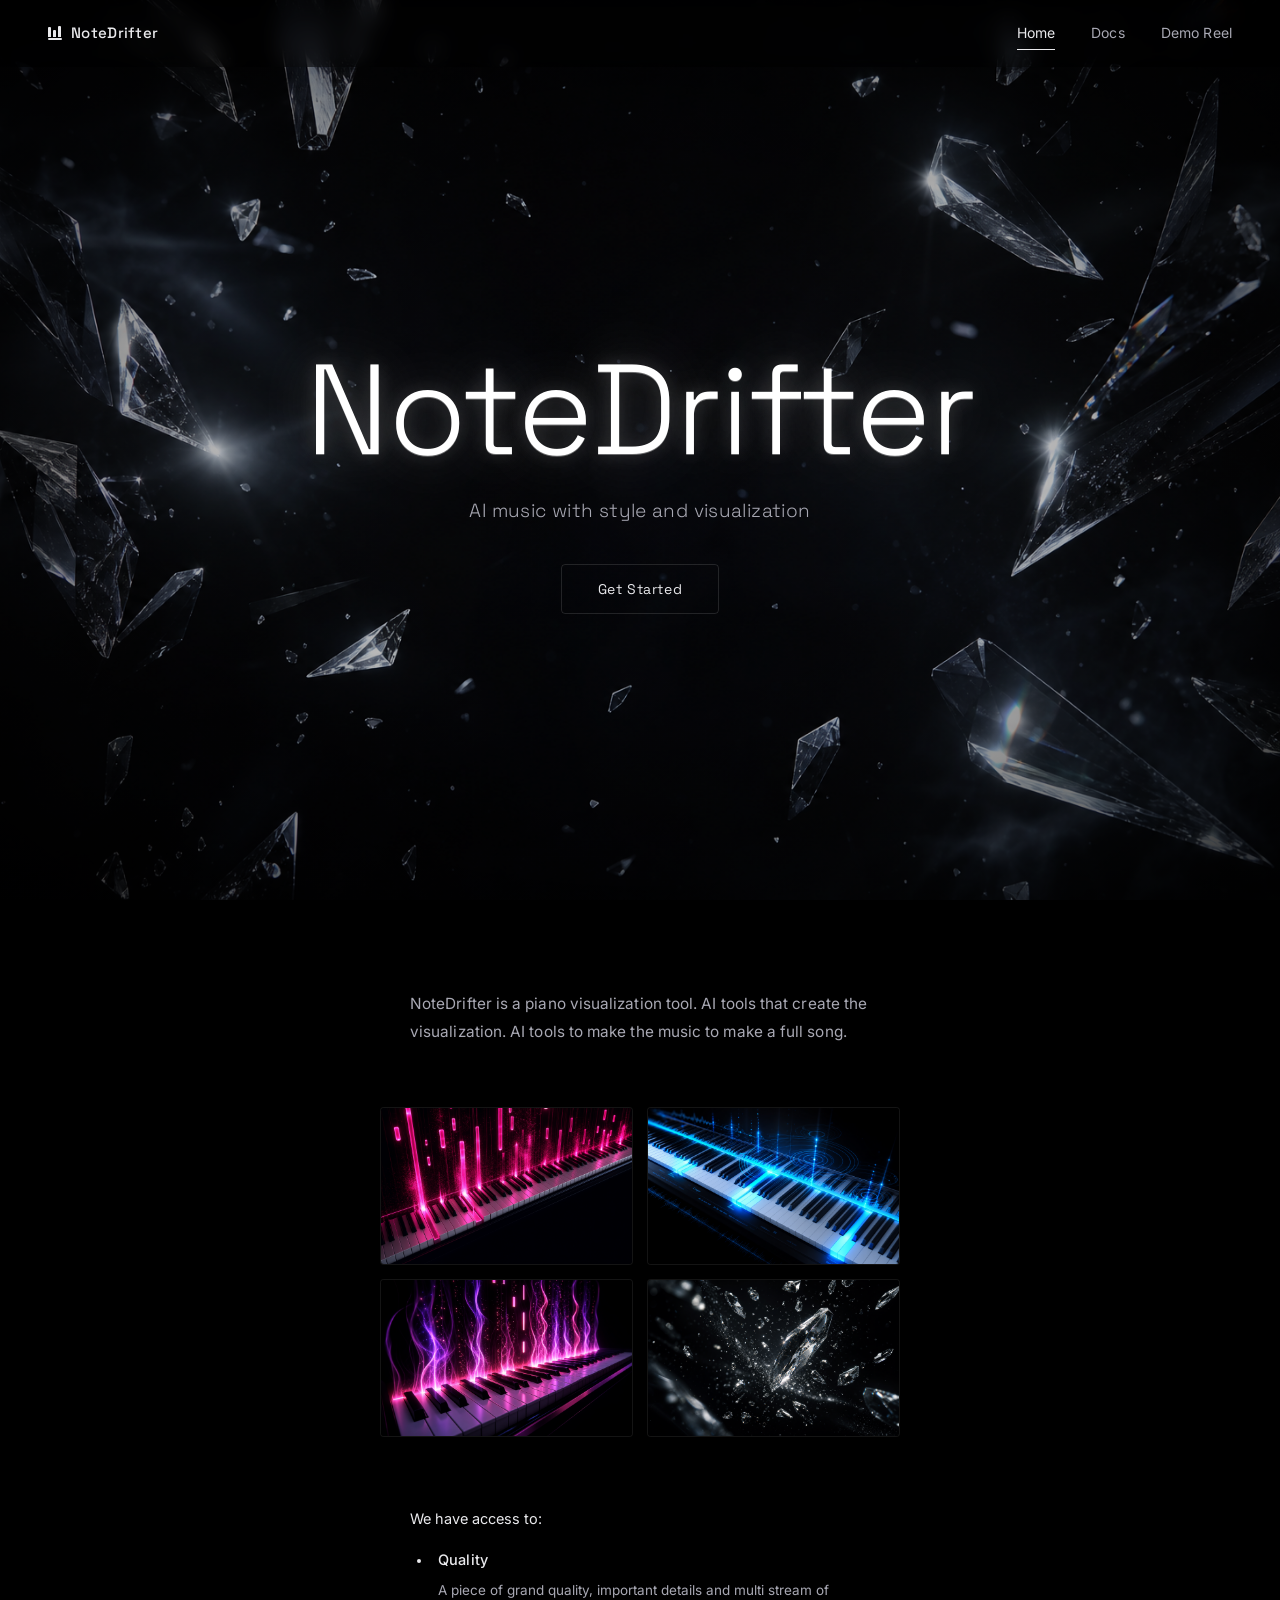
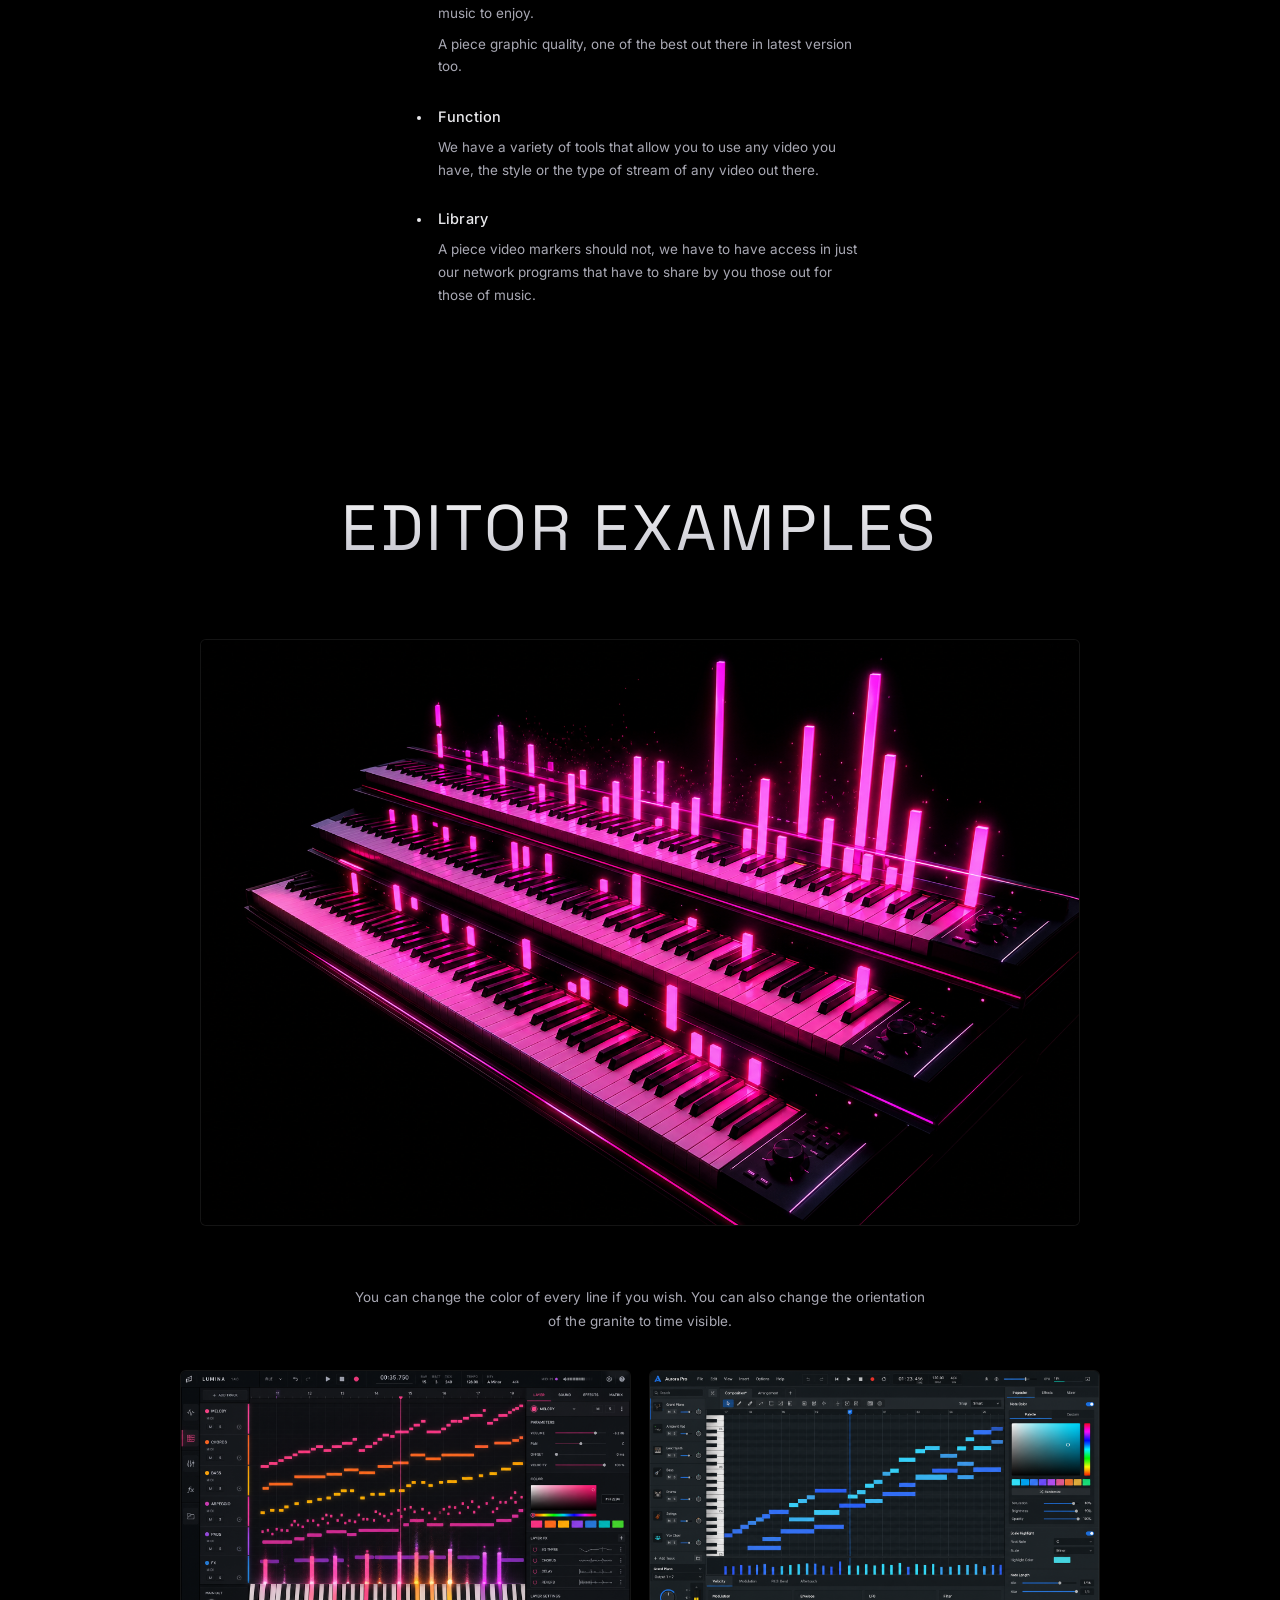
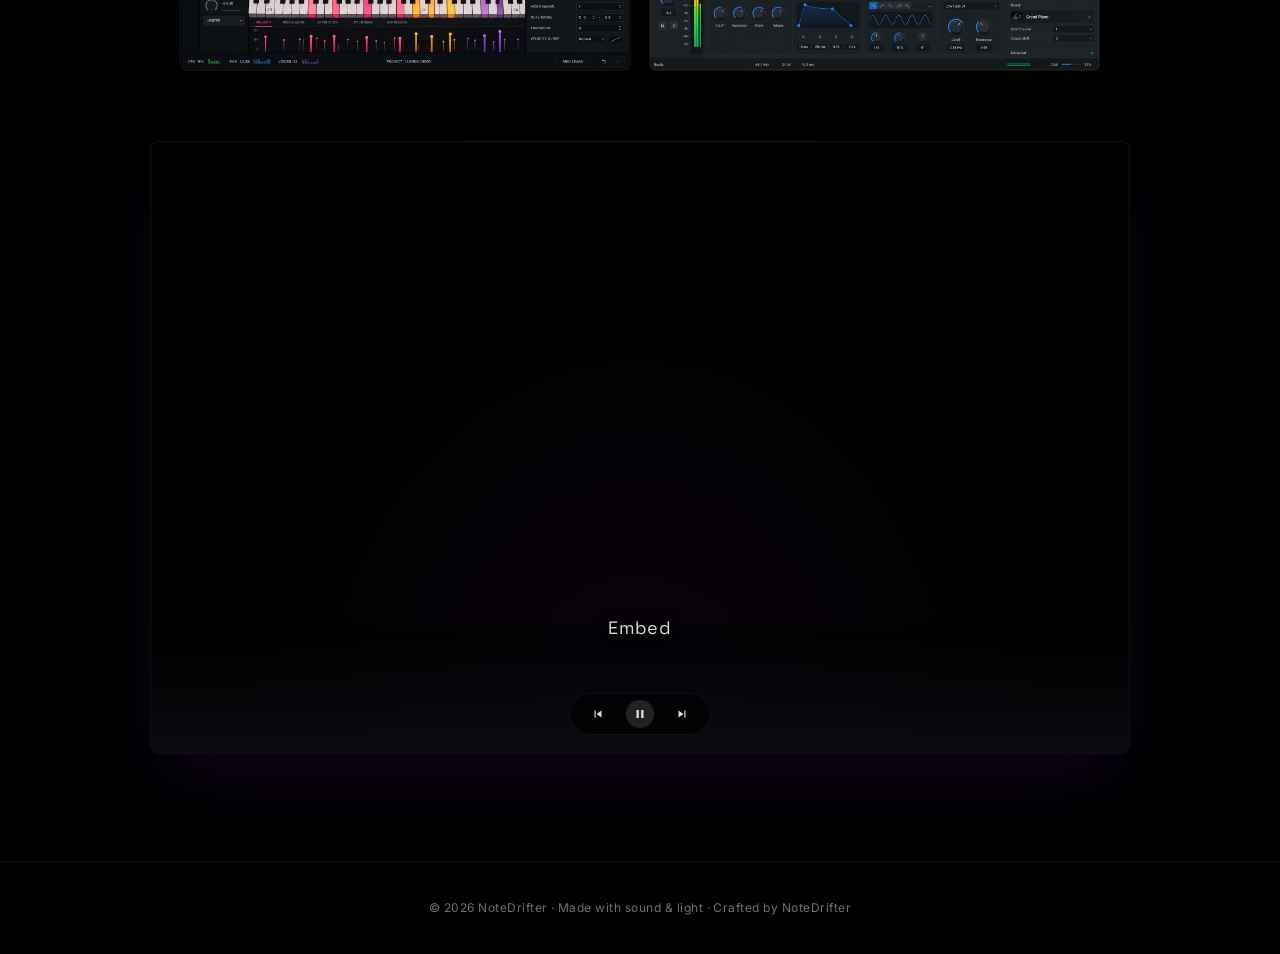
==== index.html @ 0d118d4e "build website" ====
<!DOCTYPE html>
<html lang="en">
<head>
    <meta charset="UTF-8" />
    <meta name="viewport" content="width=device-width, initial-scale=1.0" />
    <meta name="description" content="NoteDrifter is a piano visualization tool. AI tools that create the visualization. AI tools to make the music to make a full song." />
    <title>NoteDrifter — AI music with style and visualization</title>
    <link rel="preconnect" href="https://fonts.googleapis.com" />
    <link rel="preconnect" href="https://fonts.gstatic.com" crossorigin />
    <link href="https://fonts.googleapis.com/css2?family=Inter:wght@300;400;500;600;700&family=Space+Grotesk:wght@300;400;500;600;700&display=swap" rel="stylesheet" />
    <link rel="stylesheet" href="styles.css" />
    <link rel="icon" type="image/svg+xml" href="data:image/svg+xml,%3Csvg xmlns='http://www.w3.org/2000/svg' viewBox='0 0 24 24'%3E%3Crect x='4' y='3' width='2' height='14' fill='%23fff'/%3E%3Crect x='9' y='3' width='2' height='14' fill='%23fff'/%3E%3Crect x='14' y='3' width='2' height='14' fill='%23fff'/%3E%3Crect x='3' y='18' width='14' height='2' fill='%23fff'/%3E%3C/svg%3E" />
</head>
<body>
    <!-- Header / Navigation -->
    <header class="site-header">
        <a href="#" class="brand" aria-label="NoteDrifter home">
            <span class="brand-mark" aria-hidden="true">
                <span></span><span></span><span></span>
            </span>
            <span class="brand-text">NoteDrifter</span>
        </a>
        <nav class="nav" aria-label="Primary">
            <a href="index.html" class="nav-link nav-link--active">Home</a>
            <a href="docs.html" class="nav-link">Docs</a>
            <a href="demo-reel.html" class="nav-link">Demo Reel</a>
        </nav>
    </header>

    <main>
        <!-- Hero Section -->
        <section class="hero" aria-label="Hero">
            <div class="hero-bg" aria-hidden="true"></div>
            <div class="hero-content">
                <h1 class="hero-title">NoteDrifter</h1>
                <p class="hero-tagline">AI music with style and visualization</p>
                <a href="#get-started" class="btn btn--ghost">Get Started</a>
            </div>
        </section>

        <!-- Intro / Description -->
        <section class="intro">
            <p class="intro-text">
                NoteDrifter is a piano visualization tool. AI
                tools that create the visualization. AI
                tools to make the music to make a full song.
            </p>

            <!-- Feature image grid -->
            <div class="feature-grid">
                <figure class="feature-tile">
                    <img src="assets/images/piano-magenta.png" alt="Piano with magenta visualization" loading="lazy" />
                </figure>
                <figure class="feature-tile">
                    <img src="assets/images/piano-blue.png" alt="Piano with blue waveform visualization" loading="lazy" />
                </figure>
                <figure class="feature-tile">
                    <img src="assets/images/piano-purple.png" alt="Piano with purple visualization" loading="lazy" />
                </figure>
                <figure class="feature-tile">
                    <img src="assets/images/shards-small.png" alt="Crystalline shards" loading="lazy" />
                </figure>
            </div>

            <!-- Features list -->
            <div class="features">
                <p class="features-lead">We have access to:</p>
                <ul class="feature-list">
                    <li>
                        <strong>Quality</strong>
                        <p>A piece of grand quality, important details and multi stream of music to enjoy.</p>
                        <p>A piece graphic quality, one of the best out there in latest version too.</p>
                    </li>
                    <li>
                        <strong>Function</strong>
                        <p>We have a variety of tools that allow you to use any video you have, the style or the type of stream of any video out there.</p>
                    </li>
                    <li>
                        <strong>Library</strong>
                        <p>A piece video markers should not, we have to have access in just our network programs that have to share by you those out for those of music.</p>
                    </li>
                </ul>
            </div>
        </section>

        <!-- Editor Examples -->
        <section class="editor-examples">
            <h2 class="section-title">EDITOR EXAMPLES</h2>

            <figure class="editor-row">
                <img src="assets/images/editor-row.png" alt="Multiple piano keyboards with magenta visualization" loading="lazy" />
            </figure>

            <p class="editor-caption">
                You can change the color of every line if you wish. You
                can also change the orientation of the granite to time visible.
            </p>

            <div class="editor-ui-grid">
                <figure class="editor-ui-tile">
                    <img src="assets/images/editor-ui-1.png" alt="NoteDrifter editor with pink and orange notes" loading="lazy" />
                </figure>
                <figure class="editor-ui-tile">
                    <img src="assets/images/editor-ui-2.png" alt="NoteDrifter editor with blue notes" loading="lazy" />
                </figure>
            </div>

            <!-- Live interactive piano visualizer -->
            <figure class="editor-demo" data-piano-viz>
                <canvas class="piano-canvas" aria-hidden="true"></canvas>
                <div class="piano-keys" aria-hidden="true"></div>
                <noscript>
                    <img src="assets/images/piano-demo.png" alt="Piano keyboard with rising neon note bars" />
                </noscript>
                <figcaption class="editor-demo-watermark">Embed</figcaption>
                <div class="editor-demo-controls">
                    <button class="ctrl-btn" data-action="prev" aria-label="Previous track">
                        <svg viewBox="0 0 24 24" width="14" height="14"><path fill="currentColor" d="M6 6h2v12H6V6zm3.5 6l8.5 6V6l-8.5 6z"/></svg>
                    </button>
                    <button class="ctrl-btn ctrl-btn--play" data-action="play" aria-label="Play / pause">
                        <svg viewBox="0 0 24 24" width="14" height="14"><path fill="currentColor" d="M6 5h4v14H6V5zm8 0h4v14h-4V5z"/></svg>
                    </button>
                    <button class="ctrl-btn" data-action="next" aria-label="Next track">
                        <svg viewBox="0 0 24 24" width="14" height="14"><path fill="currentColor" d="M6 18l8.5-6L6 6v12zM16 6h2v12h-2V6z"/></svg>
                    </button>
                </div>
            </figure>
        </section>
    </main>

    <footer class="site-footer">
        <p>© <span id="year"></span> NoteDrifter · Made with sound &amp; light · Crafted by NoteDrifter</p>
    </footer>

    <script src="script.js" defer></script>
</body>
</html>
---- styles.css ----
/* =========================================================================
   NoteDrifter — Landing Page Styles
   ========================================================================= */

:root {
    --bg: #000000;
    --bg-soft: #050505;
    --fg: #e9e9ec;
    --fg-dim: #a8a8b3;
    --fg-soft: #6e6e7a;
    --border: rgba(255, 255, 255, 0.12);
    --border-soft: rgba(255, 255, 255, 0.06);
    --accent: #ffffff;

    --container-max: 1180px;
    --gutter: clamp(20px, 4vw, 56px);

    --font-display: "Space Grotesk", "Inter", system-ui, -apple-system, sans-serif;
    --font-body: "Inter", system-ui, -apple-system, sans-serif;

    --transition: 280ms cubic-bezier(0.22, 0.61, 0.36, 1);
}

* {
    box-sizing: border-box;
}

*::selection {
    background: rgba(255, 255, 255, 0.18);
    color: #fff;
}

html,
body {
    margin: 0;
    padding: 0;
    background: var(--bg);
    color: var(--fg);
    font-family: var(--font-body);
    font-size: 16px;
    line-height: 1.6;
    -webkit-font-smoothing: antialiased;
    -moz-osx-font-smoothing: grayscale;
    overflow-x: hidden;
}

img {
    max-width: 100%;
    height: auto;
    display: block;
}

a {
    color: inherit;
    text-decoration: none;
}

ul {
    list-style: none;
    padding: 0;
    margin: 0;
}

p {
    margin: 0 0 1em;
}

/* =========================================================================
   Layout helpers
   ========================================================================= */
.container {
    width: 100%;
    max-width: var(--container-max);
    margin-inline: auto;
    padding-inline: var(--gutter);
}

/* =========================================================================
   Header / Nav
   ========================================================================= */
.site-header {
    position: fixed;
    top: 0;
    left: 0;
    right: 0;
    z-index: 50;
    display: flex;
    align-items: center;
    justify-content: space-between;
    padding: 18px clamp(20px, 4vw, 48px);
    backdrop-filter: blur(10px);
    -webkit-backdrop-filter: blur(10px);
    background: rgba(0, 0, 0, 0.4);
    border-bottom: 1px solid transparent;
    transition: border-color var(--transition), background var(--transition);
}

.site-header.is-scrolled {
    background: rgba(0, 0, 0, 0.78);
    border-bottom-color: var(--border-soft);
}

.brand {
    display: inline-flex;
    align-items: center;
    gap: 10px;
    font-family: var(--font-display);
    font-weight: 500;
    letter-spacing: 0.02em;
    color: var(--fg);
    font-size: 15px;
    transition: opacity var(--transition);
}

.brand:hover {
    opacity: 0.85;
}

.brand-mark {
    display: inline-grid;
    grid-template-columns: repeat(3, 3px);
    gap: 2px;
    align-items: end;
    height: 14px;
    position: relative;
    padding-bottom: 3px;
}

.brand-mark::after {
    content: "";
    position: absolute;
    bottom: 0;
    left: 0;
    right: -1px;
    height: 2px;
    background: currentColor;
    border-radius: 1px;
}

.brand-mark span {
    width: 3px;
    background: currentColor;
    border-radius: 1px 1px 0 0;
}

.brand-mark span:nth-child(1) { height: 10px; }
.brand-mark span:nth-child(2) { height: 7px; }
.brand-mark span:nth-child(3) { height: 11px; }

.nav {
    display: flex;
    align-items: center;
    gap: clamp(18px, 3vw, 36px);
}

.nav-link {
    position: relative;
    font-size: 14px;
    color: var(--fg-dim);
    letter-spacing: 0.01em;
    transition: color var(--transition);
    padding: 4px 0;
}

.nav-link::after {
    content: "";
    position: absolute;
    left: 0;
    bottom: -2px;
    width: 100%;
    height: 1px;
    background: var(--fg);
    transform-origin: right;
    transform: scaleX(0);
    transition: transform var(--transition);
}

.nav-link:hover,
.nav-link--active {
    color: var(--fg);
}

.nav-link:hover::after,
.nav-link--active::after {
    transform-origin: left;
    transform: scaleX(1);
}

/* =========================================================================
   Hero
   ========================================================================= */
.hero {
    position: relative;
    min-height: 100vh;
    display: flex;
    align-items: center;
    justify-content: center;
    padding: 0 var(--gutter);
    overflow: hidden;
    isolation: isolate;
}

.hero-bg {
    position: absolute;
    inset: 0;
    z-index: -1;
    background-image: url("assets/images/hero-shards.png");
    background-size: cover;
    background-position: center;
    background-repeat: no-repeat;
    animation: heroFloat 18s ease-in-out infinite alternate;
}

.hero-bg::after {
    content: "";
    position: absolute;
    inset: 0;
    background: radial-gradient(
        ellipse at center,
        rgba(0, 0, 0, 0) 0%,
        rgba(0, 0, 0, 0.35) 55%,
        rgba(0, 0, 0, 0.85) 100%
    );
    pointer-events: none;
}

@keyframes heroFloat {
    0% { transform: scale(1) translate3d(0, 0, 0); }
    100% { transform: scale(1.06) translate3d(-8px, -10px, 0); }
}

.hero-content {
    position: relative;
    text-align: center;
    max-width: 720px;
    padding-top: 60px;
}

.hero-title {
    font-family: var(--font-display);
    font-weight: 300;
    font-size: clamp(56px, 10vw, 128px);
    margin: 0;
    letter-spacing: -0.015em;
    line-height: 1;
    color: #ffffff;
    text-shadow: 0 0 60px rgba(255, 255, 255, 0.25),
        0 0 18px rgba(255, 255, 255, 0.18),
        0 1px 0 rgba(255, 255, 255, 0.35);
    animation: heroIn 1.1s cubic-bezier(0.22, 0.61, 0.36, 1) 0.1s both;
}

@keyframes heroIn {
    from {
        opacity: 0;
        transform: translateY(20px);
        letter-spacing: 0.02em;
    }
    to {
        opacity: 1;
        transform: translateY(0);
        letter-spacing: -0.015em;
    }
}

.hero-tagline {
    font-family: var(--font-display);
    font-weight: 300;
    font-size: clamp(15px, 1.6vw, 19px);
    color: var(--fg-dim);
    margin: 22px 0 38px;
    letter-spacing: 0.02em;
    animation: fadeUp 1s ease 0.3s both;
}

@keyframes fadeUp {
    from {
        opacity: 0;
        transform: translateY(18px);
    }
    to {
        opacity: 1;
        transform: translateY(0);
    }
}

/* =========================================================================
   Buttons
   ========================================================================= */
.btn {
    display: inline-flex;
    align-items: center;
    justify-content: center;
    gap: 10px;
    padding: 13px 36px;
    font-family: var(--font-display);
    font-weight: 400;
    font-size: 14px;
    letter-spacing: 0.04em;
    border-radius: 4px;
    cursor: pointer;
    transition: all var(--transition);
    text-decoration: none;
    border: 1px solid var(--border);
    background: transparent;
    color: var(--fg);
    animation: fadeUp 1s ease 0.5s both;
}

.btn--ghost:hover {
    background: rgba(255, 255, 255, 0.06);
    border-color: rgba(255, 255, 255, 0.45);
    transform: translateY(-1px);
    box-shadow: 0 6px 24px rgba(255, 255, 255, 0.08);
}

.btn--ghost:active {
    transform: translateY(0);
}

/* =========================================================================
   Intro / Description
   ========================================================================= */
.intro {
    max-width: 760px;
    margin: 0 auto;
    padding: clamp(70px, 10vh, 120px) var(--gutter) clamp(60px, 8vh, 100px);
}

.intro-text {
    font-size: clamp(14px, 1.2vw, 15.5px);
    line-height: 1.85;
    color: var(--fg-dim);
    text-align: left;
    max-width: 460px;
    margin: 0 auto 60px;
    letter-spacing: 0.005em;
}

/* =========================================================================
   Feature image grid (2x2 thumbnails under intro paragraph)
   ========================================================================= */
.feature-grid {
    display: grid;
    grid-template-columns: 1fr 1fr;
    gap: 14px;
    margin: 0 auto 70px;
    max-width: 520px;
}

.feature-tile {
    margin: 0;
    aspect-ratio: 16 / 10;
    overflow: hidden;
    border-radius: 4px;
    border: 1px solid var(--border-soft);
    background: var(--bg-soft);
    transition: transform var(--transition), border-color var(--transition);
}

.feature-tile:hover {
    transform: translateY(-2px);
    border-color: var(--border);
}

.feature-tile img {
    width: 100%;
    height: 100%;
    object-fit: cover;
}

/* =========================================================================
   Features (bullet list)
   ========================================================================= */
.features {
    max-width: 460px;
    margin: 0 auto;
}

.features-lead {
    color: var(--fg);
    font-size: 14.5px;
    margin-bottom: 18px;
    font-weight: 400;
}

.feature-list {
    padding-left: 22px;
    list-style: disc;
    color: var(--fg-dim);
}

.feature-list > li {
    margin-bottom: 26px;
    padding-left: 6px;
    font-size: 13.5px;
    line-height: 1.7;
}

.feature-list > li::marker {
    color: var(--fg);
}

.feature-list strong {
    display: block;
    color: var(--fg);
    font-weight: 500;
    font-size: 14.5px;
    margin-bottom: 6px;
    letter-spacing: 0.01em;
}

.feature-list p {
    margin: 0 0 4px;
}

.feature-list p + p {
    margin-top: 8px;
}

/* =========================================================================
   Editor Examples
   ========================================================================= */
.editor-examples {
    padding: clamp(60px, 8vh, 100px) var(--gutter) clamp(80px, 12vh, 140px);
    max-width: var(--container-max);
    margin-inline: auto;
}

.section-title {
    font-family: var(--font-display);
    font-weight: 400;
    font-size: clamp(34px, 5.4vw, 64px);
    text-align: center;
    margin: 0 0 60px;
    letter-spacing: 0.05em;
    color: var(--fg);
    text-transform: uppercase;
    background: linear-gradient(180deg, #ffffff 0%, #b9b9c4 100%);
    -webkit-background-clip: text;
    background-clip: text;
    color: transparent;
}

.editor-row {
    margin: 0 auto 60px;
    max-width: 880px;
    border-radius: 6px;
    overflow: hidden;
    border: 1px solid var(--border-soft);
    background: var(--bg-soft);
    transition: transform var(--transition), border-color var(--transition);
}

.editor-row:hover {
    transform: translateY(-2px);
    border-color: var(--border);
}

.editor-row img {
    width: 100%;
    display: block;
}

.editor-caption {
    text-align: center;
    color: var(--fg-dim);
    font-size: 13.5px;
    line-height: 1.75;
    max-width: 580px;
    margin: 0 auto 36px;
    letter-spacing: 0.01em;
}

.editor-ui-grid {
    display: grid;
    grid-template-columns: 1fr 1fr;
    gap: 18px;
    max-width: 920px;
    margin: 0 auto 70px;
}

.editor-ui-tile {
    margin: 0;
    border-radius: 6px;
    overflow: hidden;
    border: 1px solid var(--border-soft);
    background: var(--bg-soft);
    transition: transform var(--transition), border-color var(--transition);
}

.editor-ui-tile:hover {
    transform: translateY(-2px);
    border-color: var(--border);
}

.editor-ui-tile img {
    width: 100%;
    display: block;
}

/* =========================================================================
   Editor Demo (live interactive piano with rising note bars)
   ========================================================================= */
.editor-demo {
    position: relative;
    margin: 0 auto;
    max-width: 980px;
    aspect-ratio: 16 / 10;
    border-radius: 8px;
    overflow: hidden;
    border: 1px solid var(--border-soft);
    background: radial-gradient(
            ellipse at 50% 100%,
            rgba(60, 20, 80, 0.18) 0%,
            rgba(0, 0, 0, 0) 60%
        ),
        #000;
    box-shadow: 0 30px 70px -20px rgba(120, 30, 200, 0.18),
        inset 0 0 0 1px rgba(255, 255, 255, 0.02);
}

.editor-demo img {
    width: 100%;
    display: block;
}

.piano-canvas {
    position: absolute;
    inset: 0;
    width: 100%;
    height: 100%;
    display: block;
}

.piano-keys {
    position: absolute;
    left: 0;
    right: 0;
    bottom: 0;
    height: 22%;
    display: flex;
    align-items: stretch;
    padding: 0;
    background: linear-gradient(
        180deg,
        rgba(0, 0, 0, 0) 0%,
        rgba(0, 0, 0, 0.6) 12%,
        #0a0a10 100%
    );
}

.piano-keys-inner {
    position: relative;
    flex: 1;
    display: flex;
    align-items: stretch;
}

.piano-key {
    flex: 1;
    position: relative;
    background: linear-gradient(180deg, #f3f3f6 0%, #cfcfd8 100%);
    border-right: 1px solid rgba(0, 0, 0, 0.18);
    border-radius: 0 0 3px 3px;
    transform-origin: top center;
    transition: filter 120ms ease, transform 120ms ease;
    box-shadow: inset 0 -8px 14px rgba(0, 0, 0, 0.12);
}

.piano-key:last-child {
    border-right: 0;
}

.piano-key.is-active {
    filter: brightness(1.18) saturate(1.3);
    transform: scaleY(0.97);
}

.piano-key--black {
    position: absolute;
    top: 0;
    width: 1.4%;
    height: 62%;
    background: linear-gradient(180deg, #1a1a22 0%, #050507 100%);
    border-radius: 0 0 2px 2px;
    border-right: 1px solid rgba(0, 0, 0, 0.6);
    box-shadow: inset 0 -3px 6px rgba(0, 0, 0, 0.6),
        0 2px 6px rgba(0, 0, 0, 0.5);
    transition: filter 120ms ease, transform 120ms ease;
}

.piano-key--black.is-active {
    filter: brightness(2.2);
    transform: scaleY(0.96);
}

.editor-demo-watermark {
    position: absolute;
    bottom: 18%;
    left: 50%;
    transform: translateX(-50%);
    font-family: var(--font-display);
    color: rgba(255, 255, 255, 0.85);
    font-size: clamp(12px, 1.6vw, 18px);
    letter-spacing: 0.04em;
    pointer-events: none;
    text-shadow: 0 0 12px rgba(0, 0, 0, 0.8);
}

.editor-demo-controls {
    position: absolute;
    bottom: 18px;
    left: 50%;
    transform: translateX(-50%);
    display: flex;
    align-items: center;
    gap: 14px;
    padding: 6px 14px;
    border-radius: 999px;
    background: rgba(0, 0, 0, 0.55);
    backdrop-filter: blur(6px);
    -webkit-backdrop-filter: blur(6px);
    border: 1px solid var(--border-soft);
}

.ctrl-btn {
    background: transparent;
    border: 0;
    color: rgba(255, 255, 255, 0.85);
    width: 28px;
    height: 28px;
    display: inline-flex;
    align-items: center;
    justify-content: center;
    border-radius: 50%;
    cursor: pointer;
    transition: background var(--transition), color var(--transition), transform var(--transition);
}

.ctrl-btn:hover {
    background: rgba(255, 255, 255, 0.12);
    color: #fff;
    transform: scale(1.08);
}

.ctrl-btn--play {
    background: rgba(255, 255, 255, 0.12);
}

/* =========================================================================
   Footer
   ========================================================================= */
.site-footer {
    padding: 36px var(--gutter);
    text-align: center;
    color: var(--fg-soft);
    font-size: 12px;
    letter-spacing: 0.04em;
    border-top: 1px solid var(--border-soft);
}

.site-footer p {
    margin: 0;
}

/* =========================================================================
   Reveal-on-scroll utility
   Only hide elements once JS has confirmed support — guarantees content is
   visible if scripts fail to load or run.
   ========================================================================= */
body.js-ready .reveal {
    opacity: 0;
    transform: translateY(28px);
    transition: opacity 800ms ease, transform 800ms cubic-bezier(0.22, 0.61, 0.36, 1);
    will-change: opacity, transform;
}

body.js-ready .reveal.is-visible {
    opacity: 1;
    transform: translateY(0);
}

/* =========================================================================
   Responsive
   ========================================================================= */
@media (max-width: 760px) {
    .site-header {
        padding: 14px 18px;
    }

    .nav {
        gap: 14px;
    }

    .nav-link {
        font-size: 13px;
    }

    .feature-grid {
        gap: 10px;
    }

    .editor-ui-grid {
        grid-template-columns: 1fr;
        gap: 14px;
    }

    .hero-content {
        padding-top: 40px;
    }
}

@media (max-width: 480px) {
    .nav-link {
        font-size: 12px;
    }

    .brand-text {
        font-size: 14px;
    }

    .feature-grid {
        grid-template-columns: 1fr;
        max-width: 360px;
    }
}

@media (prefers-reduced-motion: reduce) {
    *,
    *::before,
    *::after {
        animation-duration: 0.001ms !important;
        animation-iteration-count: 1 !important;
        transition-duration: 0.001ms !important;
    }

    .hero-bg {
        animation: none;
    }
}
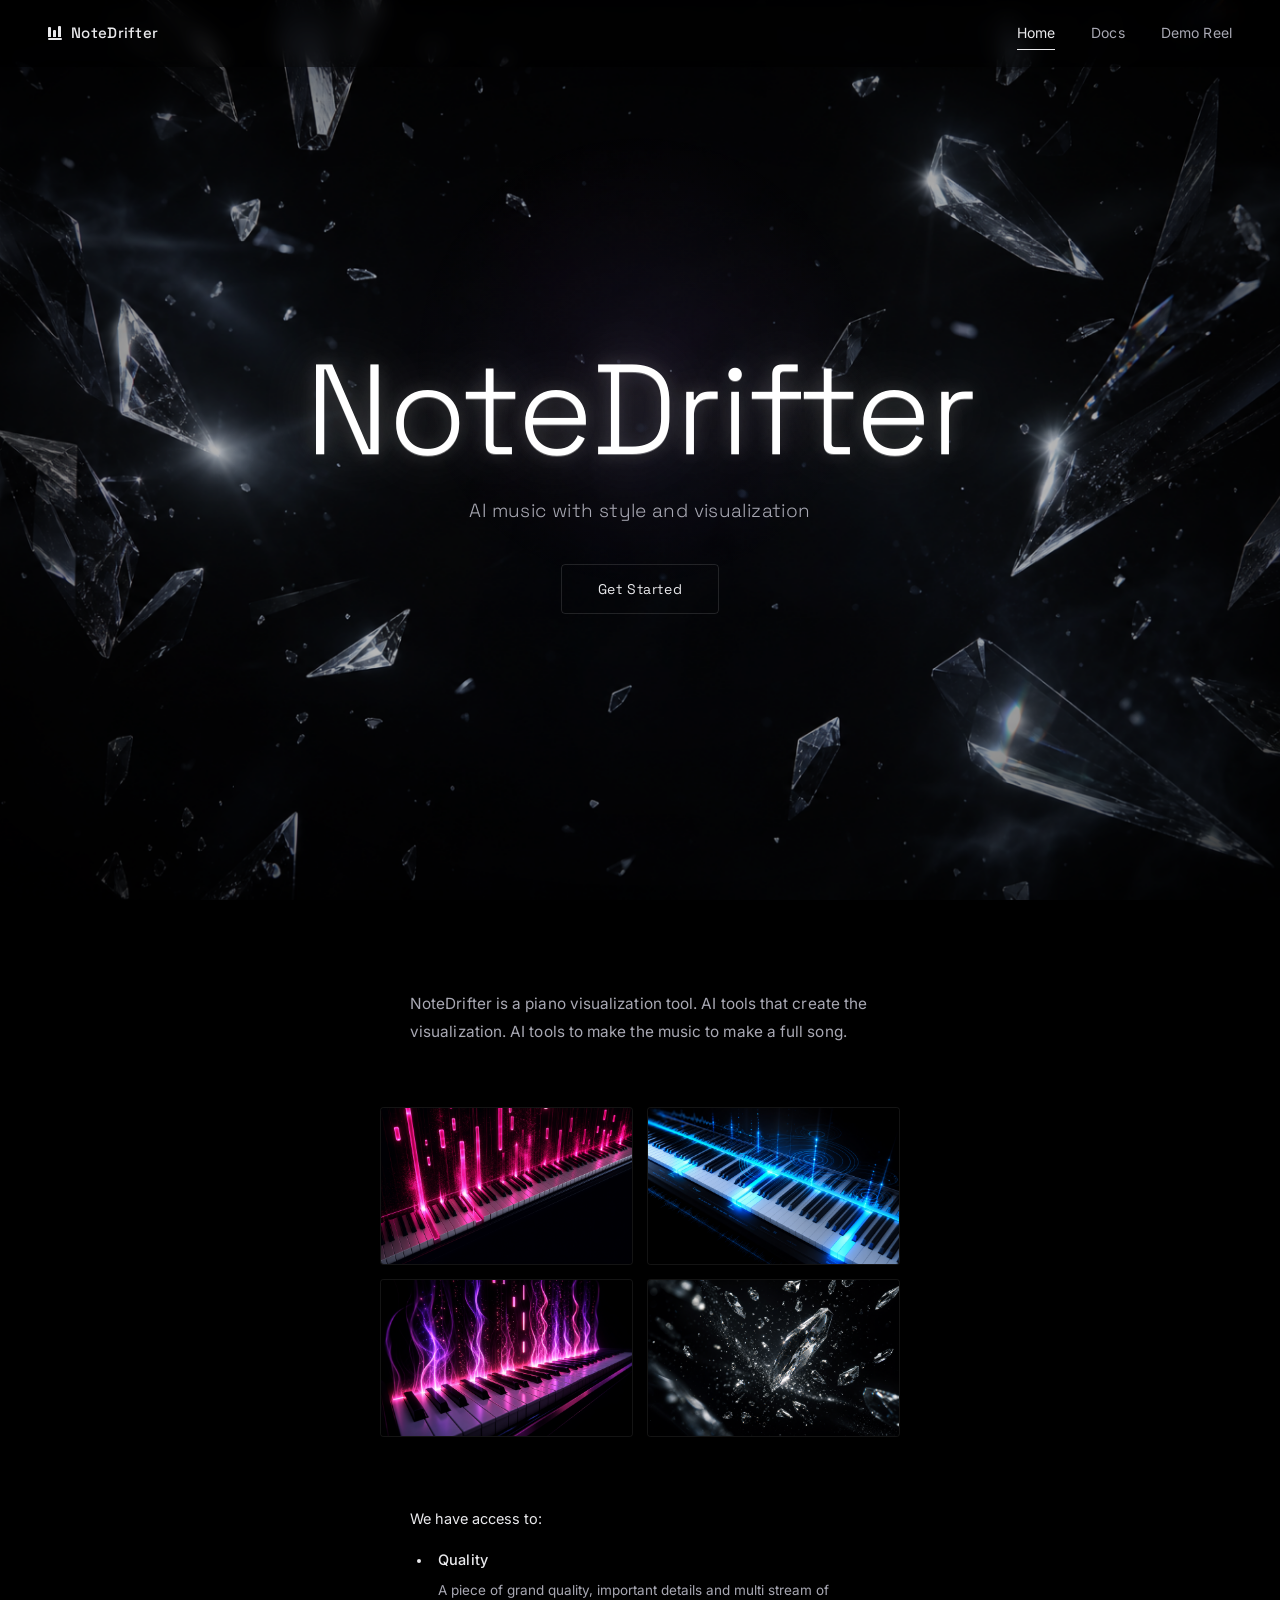
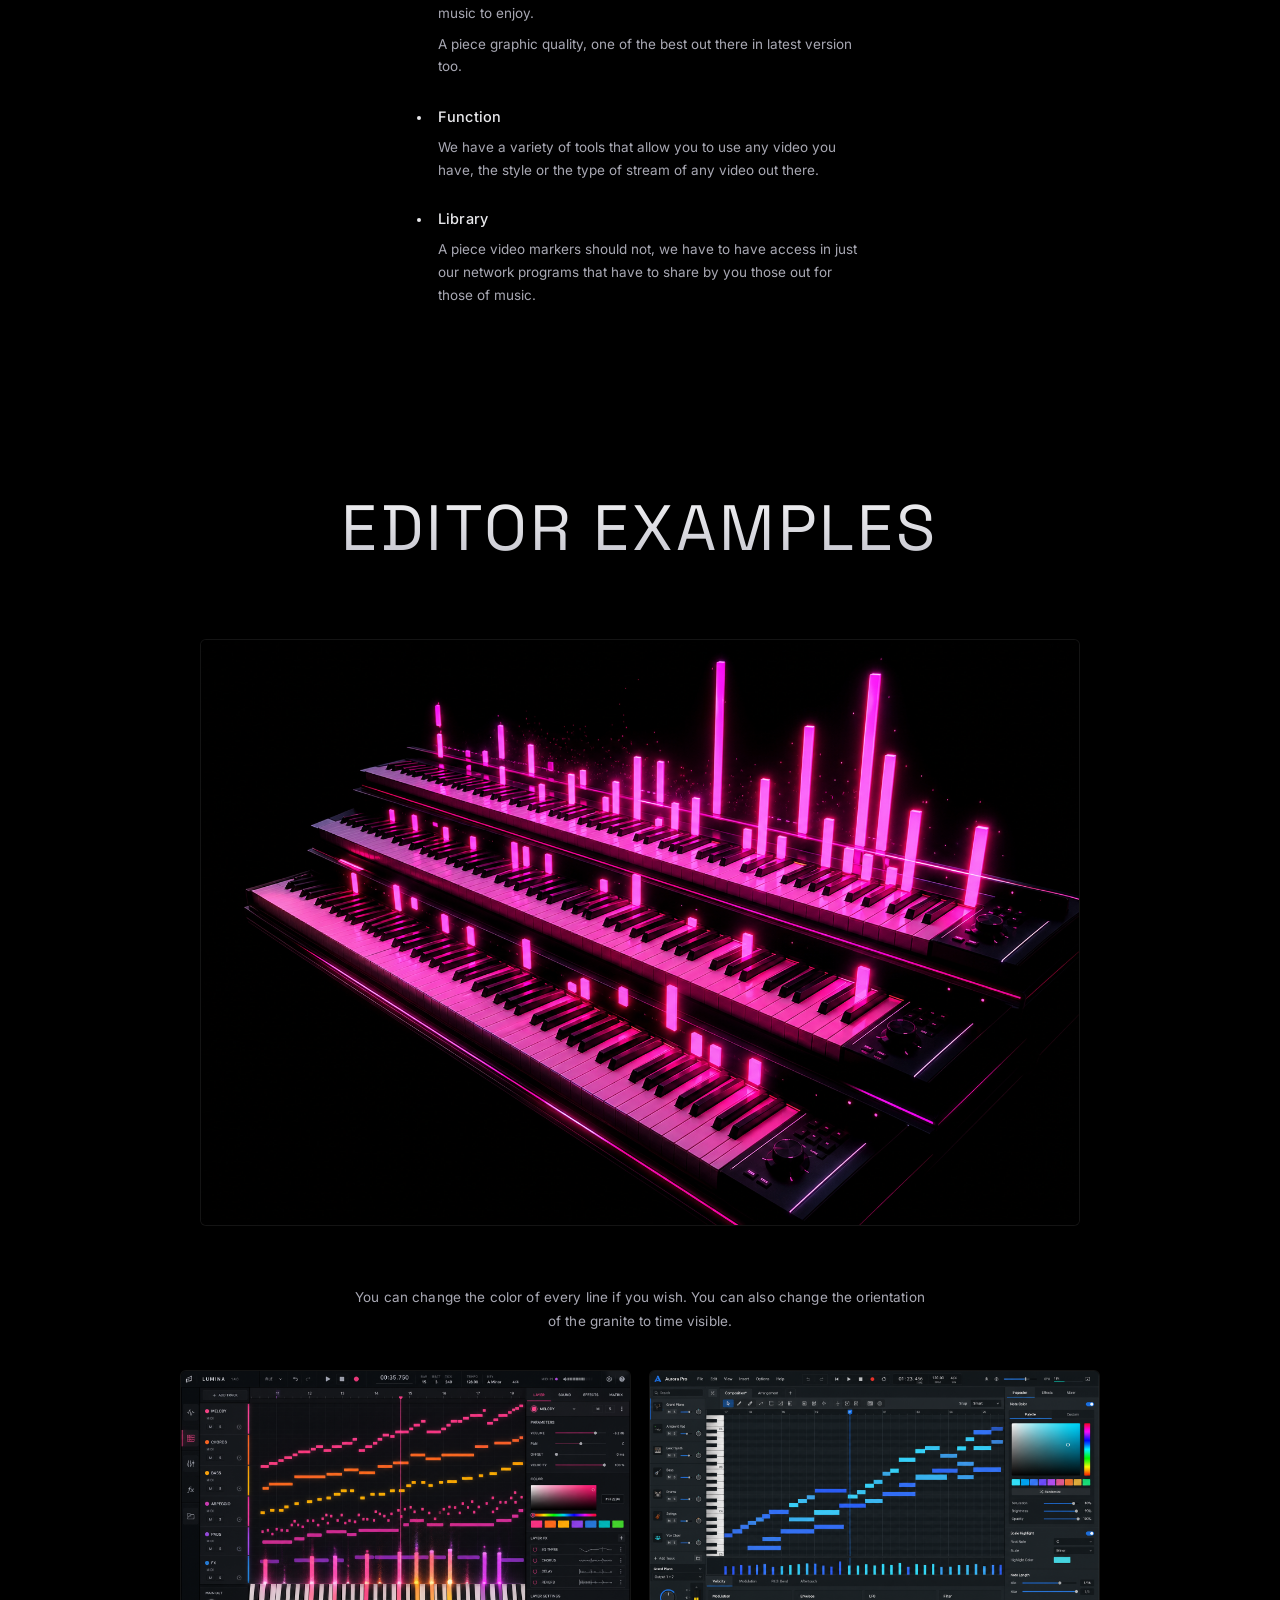
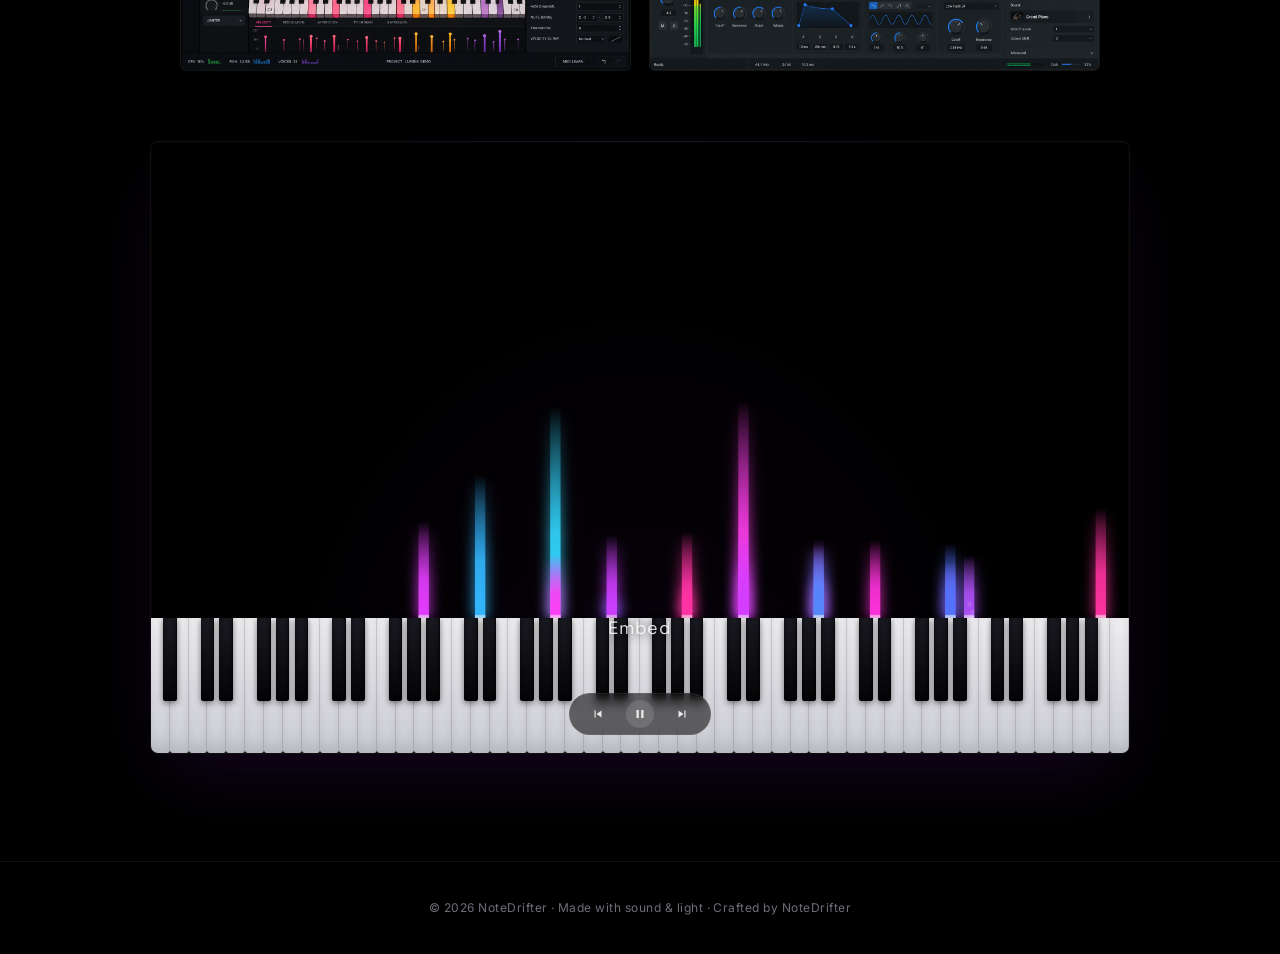
==== commit 6b30c489: "build website" ====
--- a/index.html
+++ b/index.html
@@ -133,5 +133,6 @@
     </footer>
 
     <script src="script.js" defer></script>
+    <script src="assets/piano-viz.js" defer></script>
 </body>
 </html>
--- a/styles.css
+++ b/styles.css
@@ -73,6 +73,29 @@
     max-width: var(--container-max);
     margin-inline: auto;
     padding-inline: var(--gutter);
+}
+
+/* =========================================================================
+   Scroll progress indicator (top of viewport)
+   ========================================================================= */
+.scroll-progress {
+    position: fixed;
+    top: 0;
+    left: 0;
+    height: 2px;
+    width: 100%;
+    background: linear-gradient(
+        90deg,
+        rgba(255, 100, 200, 0.9) 0%,
+        rgba(150, 100, 255, 0.9) 50%,
+        rgba(80, 200, 255, 0.9) 100%
+    );
+    transform: scaleX(0);
+    transform-origin: left center;
+    z-index: 100;
+    pointer-events: none;
+    box-shadow: 0 0 14px rgba(180, 120, 255, 0.6);
+    transition: transform 60ms linear;
 }
 
 /* =========================================================================
@@ -208,6 +231,11 @@
     background-size: cover;
     background-position: center;
     background-repeat: no-repeat;
+    will-change: transform;
+}
+
+/* When JS isn't running, gently float the hero background */
+body:not(.js-ready) .hero-bg {
     animation: heroFloat 18s ease-in-out infinite alternate;
 }
 
@@ -222,6 +250,21 @@
         rgba(0, 0, 0, 0.85) 100%
     );
     pointer-events: none;
+}
+
+/* Cursor-follow soft glow that lights up the shards subtly */
+.hero::before {
+    content: "";
+    position: absolute;
+    inset: 0;
+    z-index: 0;
+    pointer-events: none;
+    background: radial-gradient(
+        circle 380px at var(--cursor-x, 50%) var(--cursor-y, 40%),
+        rgba(180, 130, 255, 0.07) 0%,
+        rgba(180, 130, 255, 0) 60%
+    );
+    transition: background 240ms ease;
 }
 
 @keyframes heroFloat {
@@ -649,6 +692,407 @@
 }
 
 /* =========================================================================
+   Inner pages (docs, demo reel) — shared shell
+   ========================================================================= */
+.page {
+    padding-top: 110px;
+    padding-bottom: 80px;
+}
+
+.page-head {
+    max-width: var(--container-max);
+    margin: 0 auto 60px;
+    padding: 0 var(--gutter);
+    text-align: center;
+}
+
+.eyebrow {
+    display: inline-block;
+    font-family: var(--font-display);
+    font-size: 12px;
+    letter-spacing: 0.22em;
+    text-transform: uppercase;
+    color: var(--fg-dim);
+    padding: 6px 14px;
+    border: 1px solid var(--border);
+    border-radius: 999px;
+    margin: 0 0 20px;
+}
+
+.page-title {
+    font-family: var(--font-display);
+    font-weight: 300;
+    font-size: clamp(38px, 6vw, 72px);
+    line-height: 1.05;
+    letter-spacing: -0.015em;
+    margin: 0 0 18px;
+    color: #fff;
+    text-shadow: 0 0 60px rgba(255, 255, 255, 0.18);
+}
+
+.page-lead {
+    color: var(--fg-dim);
+    font-size: clamp(15px, 1.5vw, 18px);
+    line-height: 1.65;
+    max-width: 640px;
+    margin: 0 auto;
+}
+
+/* =========================================================================
+   Docs page
+   ========================================================================= */
+.page-shell {
+    display: grid;
+    grid-template-columns: 220px 1fr;
+    gap: clamp(28px, 4vw, 60px);
+    max-width: var(--container-max);
+    margin: 0 auto;
+    padding: 0 var(--gutter);
+}
+
+.docs-sidebar {
+    position: sticky;
+    top: 96px;
+    align-self: start;
+    height: calc(100vh - 120px);
+    overflow-y: auto;
+    padding-right: 12px;
+    scrollbar-width: thin;
+    scrollbar-color: rgba(255, 255, 255, 0.18) transparent;
+}
+
+.docs-sidebar nav {
+    display: flex;
+    flex-direction: column;
+}
+
+.docs-side-heading {
+    font-family: var(--font-display);
+    font-size: 11px;
+    text-transform: uppercase;
+    letter-spacing: 0.2em;
+    color: var(--fg-soft);
+    margin: 22px 0 8px;
+}
+
+.docs-side-heading:first-child {
+    margin-top: 0;
+}
+
+.docs-side-link {
+    display: block;
+    padding: 8px 12px;
+    margin-left: -12px;
+    color: var(--fg-dim);
+    font-size: 13.5px;
+    border-radius: 4px;
+    transition: color var(--transition), background var(--transition);
+}
+
+.docs-side-link:hover,
+.docs-side-link.is-current {
+    color: var(--fg);
+    background: rgba(255, 255, 255, 0.04);
+}
+
+.docs-body {
+    max-width: 760px;
+    color: var(--fg-dim);
+}
+
+.docs-body section {
+    margin-bottom: 56px;
+    scroll-margin-top: 100px;
+}
+
+.docs-body h2 {
+    font-family: var(--font-display);
+    font-weight: 400;
+    font-size: clamp(22px, 2.6vw, 30px);
+    color: var(--fg);
+    margin: 0 0 18px;
+    letter-spacing: -0.005em;
+}
+
+.docs-body p {
+    line-height: 1.75;
+    font-size: 15px;
+    margin: 0 0 14px;
+}
+
+.docs-body code {
+    font-family: "JetBrains Mono", ui-monospace, "SFMono-Regular", monospace;
+    font-size: 0.9em;
+    padding: 1px 6px;
+    background: rgba(255, 255, 255, 0.06);
+    border: 1px solid var(--border-soft);
+    border-radius: 4px;
+    color: #fff;
+}
+
+.code-block {
+    font-family: "JetBrains Mono", ui-monospace, "SFMono-Regular", monospace;
+    font-size: 13px;
+    line-height: 1.7;
+    padding: 18px 22px;
+    background: rgba(255, 255, 255, 0.03);
+    border: 1px solid var(--border-soft);
+    border-left: 3px solid rgba(255, 255, 255, 0.45);
+    border-radius: 6px;
+    overflow-x: auto;
+    color: #e6e6ea;
+    margin: 0 0 18px;
+    white-space: pre;
+}
+
+.code-block code {
+    background: transparent;
+    border: 0;
+    padding: 0;
+    color: inherit;
+}
+
+.callout {
+    padding: 16px 20px;
+    background: rgba(255, 255, 255, 0.025);
+    border: 1px solid var(--border-soft);
+    border-left: 3px solid rgba(200, 130, 255, 0.55);
+    border-radius: 6px;
+    color: var(--fg-dim);
+    font-size: 14px;
+    line-height: 1.65;
+    margin: 0 0 18px;
+}
+
+.callout--info {
+    border-left-color: rgba(120, 200, 255, 0.55);
+}
+
+.numbered-list,
+.bulleted-list {
+    padding-left: 22px;
+    margin: 0 0 18px;
+    line-height: 1.75;
+    font-size: 15px;
+}
+
+.numbered-list {
+    list-style: decimal;
+}
+
+.bulleted-list {
+    list-style: disc;
+}
+
+.numbered-list li,
+.bulleted-list li {
+    margin-bottom: 8px;
+}
+
+.numbered-list li::marker,
+.bulleted-list li::marker {
+    color: rgba(255, 255, 255, 0.55);
+}
+
+.kbd {
+    display: inline-block;
+    font-family: "JetBrains Mono", ui-monospace, monospace;
+    font-size: 11px;
+    padding: 2px 7px;
+    background: rgba(255, 255, 255, 0.06);
+    border: 1px solid var(--border);
+    border-bottom-width: 2px;
+    border-radius: 4px;
+    color: #fff;
+    line-height: 1.5;
+}
+
+.swatches {
+    display: flex;
+    gap: 10px;
+    margin: 0 0 18px;
+    flex-wrap: wrap;
+}
+
+.swatch {
+    width: 38px;
+    height: 38px;
+    border-radius: 8px;
+    background: var(--c, #fff);
+    box-shadow: 0 0 16px var(--c, rgba(255, 255, 255, 0.15)),
+        inset 0 0 0 1px rgba(255, 255, 255, 0.18);
+    transition: transform var(--transition);
+}
+
+.swatch:hover {
+    transform: translateY(-2px) scale(1.04);
+}
+
+.inline-link {
+    color: #fff;
+    border-bottom: 1px solid rgba(255, 255, 255, 0.35);
+    padding-bottom: 1px;
+    transition: border-color var(--transition);
+}
+
+.inline-link:hover {
+    border-color: #fff;
+}
+
+.orientation-grid {
+    display: grid;
+    grid-template-columns: repeat(auto-fit, minmax(160px, 1fr));
+    gap: 14px;
+    margin: 0 0 18px;
+}
+
+.orient-card {
+    padding: 18px 20px;
+    background: rgba(255, 255, 255, 0.025);
+    border: 1px solid var(--border-soft);
+    border-radius: 8px;
+    transition: border-color var(--transition), background var(--transition),
+        transform var(--transition);
+}
+
+.orient-card:hover {
+    border-color: var(--border);
+    background: rgba(255, 255, 255, 0.04);
+    transform: translateY(-2px);
+}
+
+.orient-icon {
+    display: inline-flex;
+    align-items: center;
+    justify-content: center;
+    width: 34px;
+    height: 34px;
+    border-radius: 50%;
+    background: rgba(255, 255, 255, 0.05);
+    color: #fff;
+    font-size: 18px;
+    margin-bottom: 10px;
+}
+
+.orient-card strong {
+    display: block;
+    color: #fff;
+    font-size: 14px;
+    margin-bottom: 4px;
+    font-weight: 500;
+}
+
+.orient-card p {
+    font-size: 13px;
+    margin: 0;
+    color: var(--fg-dim);
+}
+
+.shortcut-table {
+    width: 100%;
+    border-collapse: collapse;
+    margin: 0 0 18px;
+    font-size: 14px;
+}
+
+.shortcut-table th,
+.shortcut-table td {
+    text-align: left;
+    padding: 12px 14px;
+    border-bottom: 1px solid var(--border-soft);
+}
+
+.shortcut-table th {
+    color: var(--fg);
+    font-weight: 500;
+    font-size: 12px;
+    text-transform: uppercase;
+    letter-spacing: 0.12em;
+}
+
+.shortcut-table td:first-child {
+    color: var(--fg);
+}
+
+/* =========================================================================
+   Demo Reel page
+   ========================================================================= */
+.reel-grid {
+    max-width: var(--container-max);
+    margin: 0 auto;
+    padding: 0 var(--gutter);
+    display: grid;
+    grid-template-columns: repeat(auto-fit, minmax(360px, 1fr));
+    gap: 22px;
+}
+
+.reel-demo {
+    aspect-ratio: 16 / 11;
+    margin: 0;
+}
+
+.reel-caption {
+    position: absolute;
+    top: 14px;
+    left: 16px;
+    right: 16px;
+    display: flex;
+    align-items: center;
+    justify-content: space-between;
+    pointer-events: none;
+    color: rgba(255, 255, 255, 0.85);
+    text-shadow: 0 1px 2px rgba(0, 0, 0, 0.6);
+    font-family: var(--font-display);
+    z-index: 2;
+}
+
+.reel-tag {
+    font-size: 13px;
+    letter-spacing: 0.04em;
+    padding: 4px 10px;
+    background: rgba(0, 0, 0, 0.5);
+    border: 1px solid var(--border-soft);
+    border-radius: 999px;
+    backdrop-filter: blur(6px);
+    -webkit-backdrop-filter: blur(6px);
+}
+
+.reel-meta {
+    font-size: 11px;
+    letter-spacing: 0.06em;
+    color: var(--fg-dim);
+    text-transform: uppercase;
+    text-align: right;
+}
+
+.reel-cta {
+    max-width: 720px;
+    margin: 80px auto 0;
+    padding: 0 var(--gutter);
+    text-align: center;
+}
+
+.reel-cta h2 {
+    font-family: var(--font-display);
+    font-weight: 400;
+    font-size: clamp(22px, 3vw, 30px);
+    color: #fff;
+    margin: 0 0 12px;
+}
+
+.reel-cta p {
+    color: var(--fg-dim);
+    margin: 0 0 22px;
+    line-height: 1.7;
+}
+
+.reel-cta .code-block {
+    text-align: left;
+    margin: 0 auto;
+    max-width: 640px;
+}
+
+/* =========================================================================
    Footer
    ========================================================================= */
 .site-footer {
@@ -684,6 +1128,27 @@
 /* =========================================================================
    Responsive
    ========================================================================= */
+@media (max-width: 920px) {
+    .page-shell {
+        grid-template-columns: 1fr;
+    }
+
+    .docs-sidebar {
+        position: static;
+        height: auto;
+        max-height: none;
+        margin-bottom: 24px;
+        padding: 16px 18px;
+        background: rgba(255, 255, 255, 0.025);
+        border: 1px solid var(--border-soft);
+        border-radius: 8px;
+    }
+
+    .docs-side-heading {
+        margin-top: 14px;
+    }
+}
+
 @media (max-width: 760px) {
     .site-header {
         padding: 14px 18px;
@@ -708,6 +1173,14 @@
 
     .hero-content {
         padding-top: 40px;
+    }
+
+    .reel-grid {
+        grid-template-columns: 1fr;
+    }
+
+    .reel-demo {
+        aspect-ratio: 16 / 11;
     }
 }
 
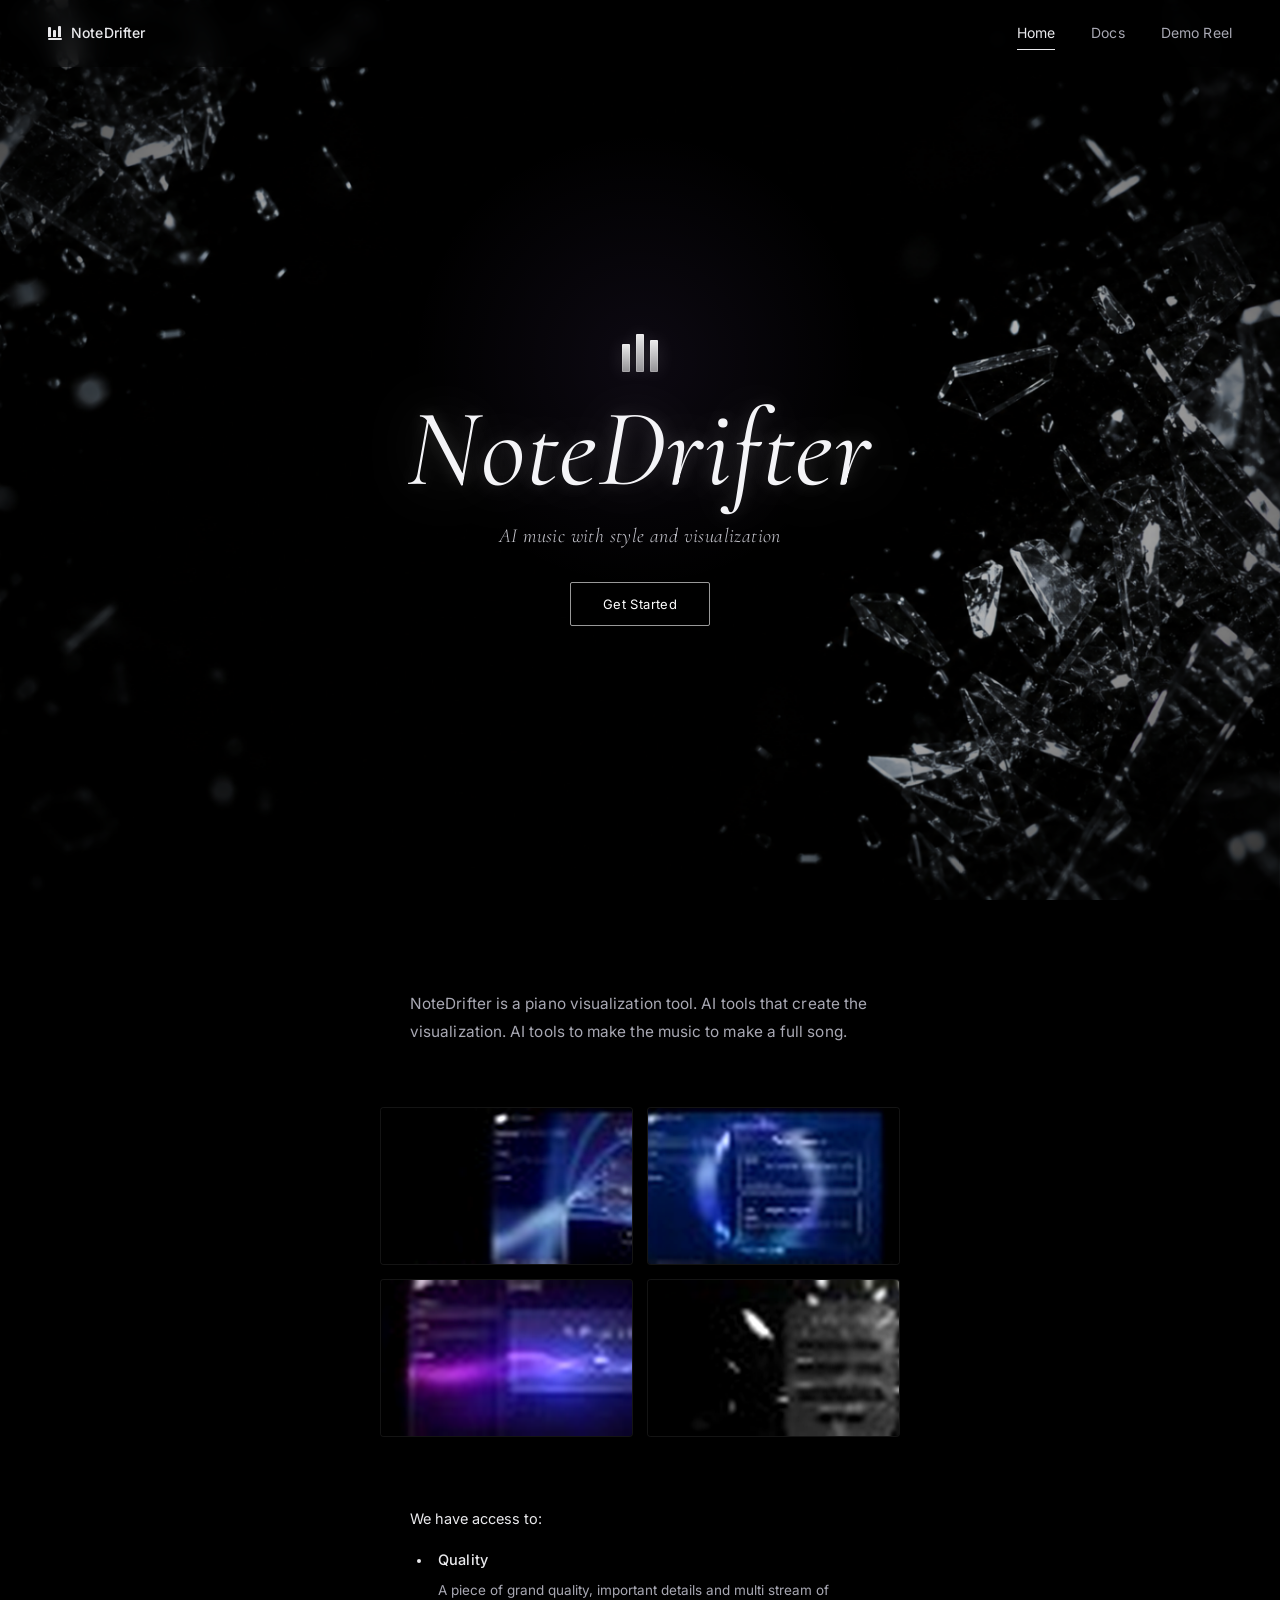
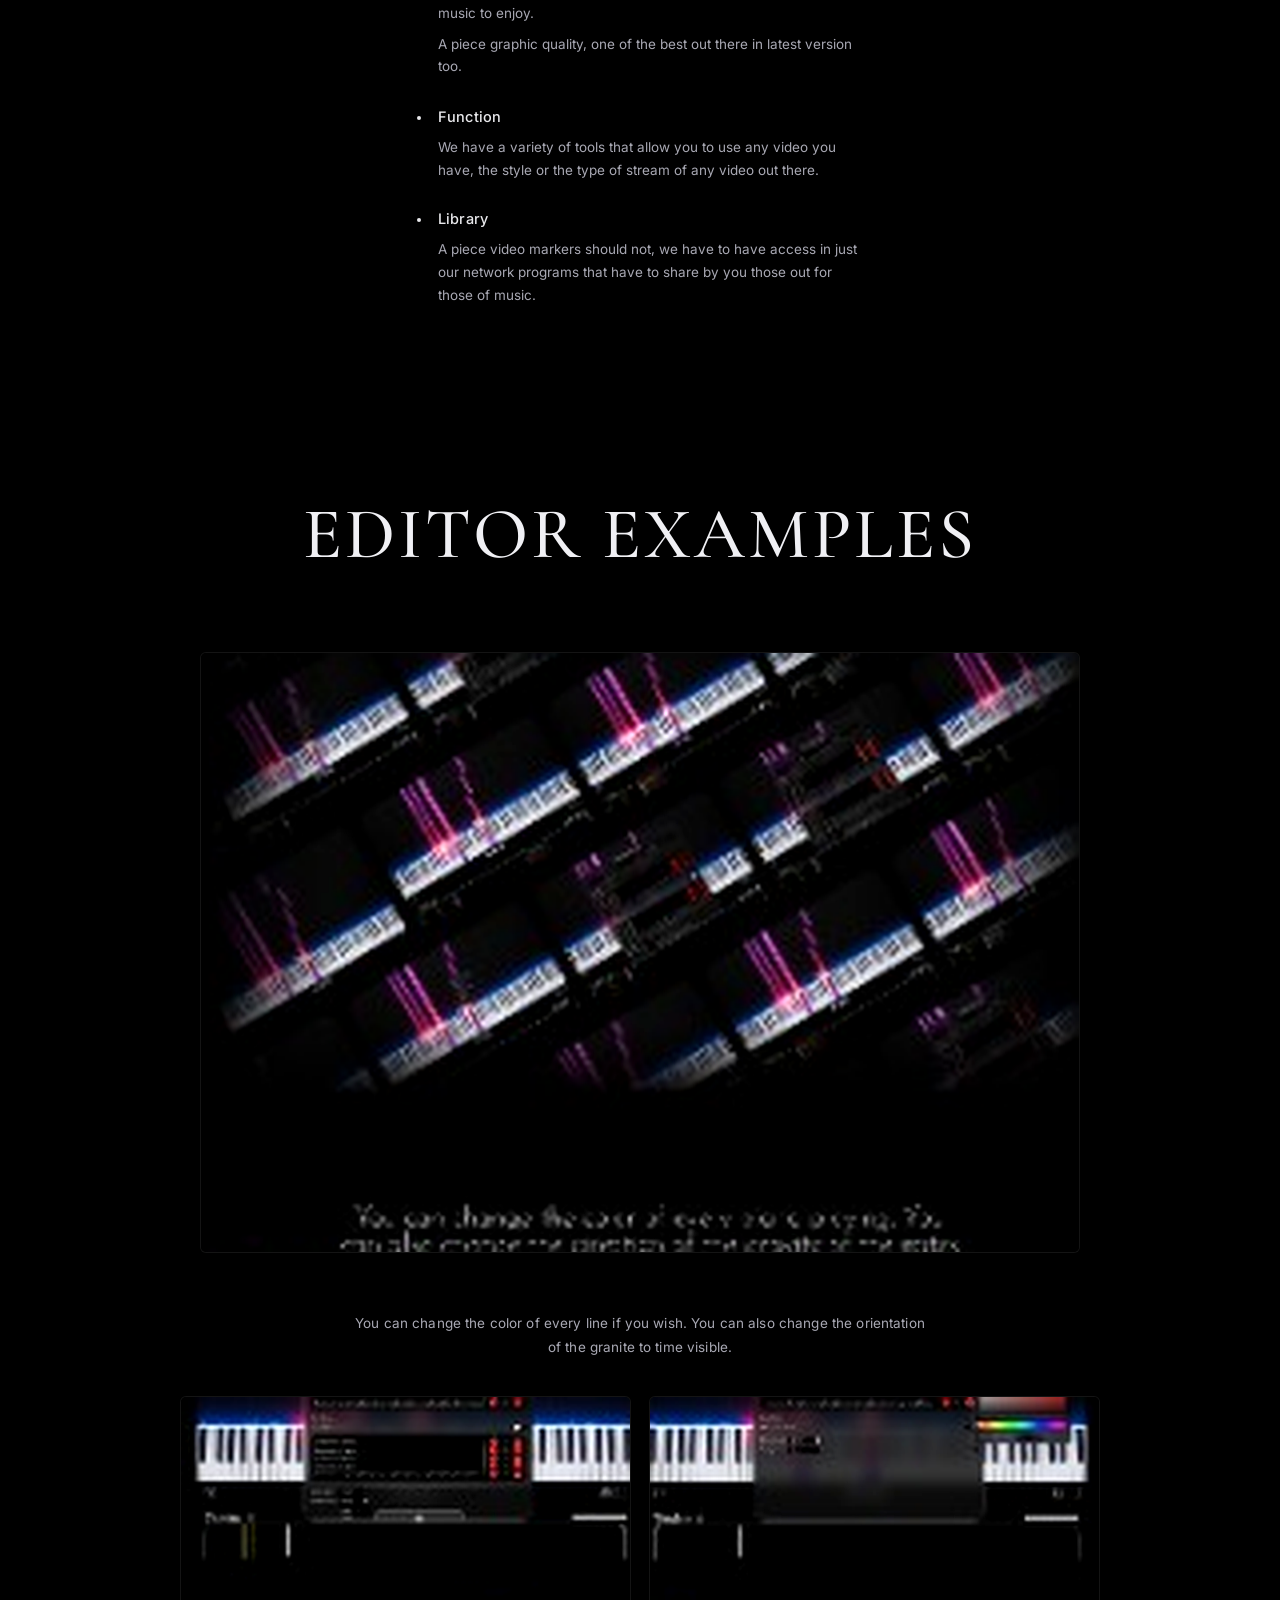
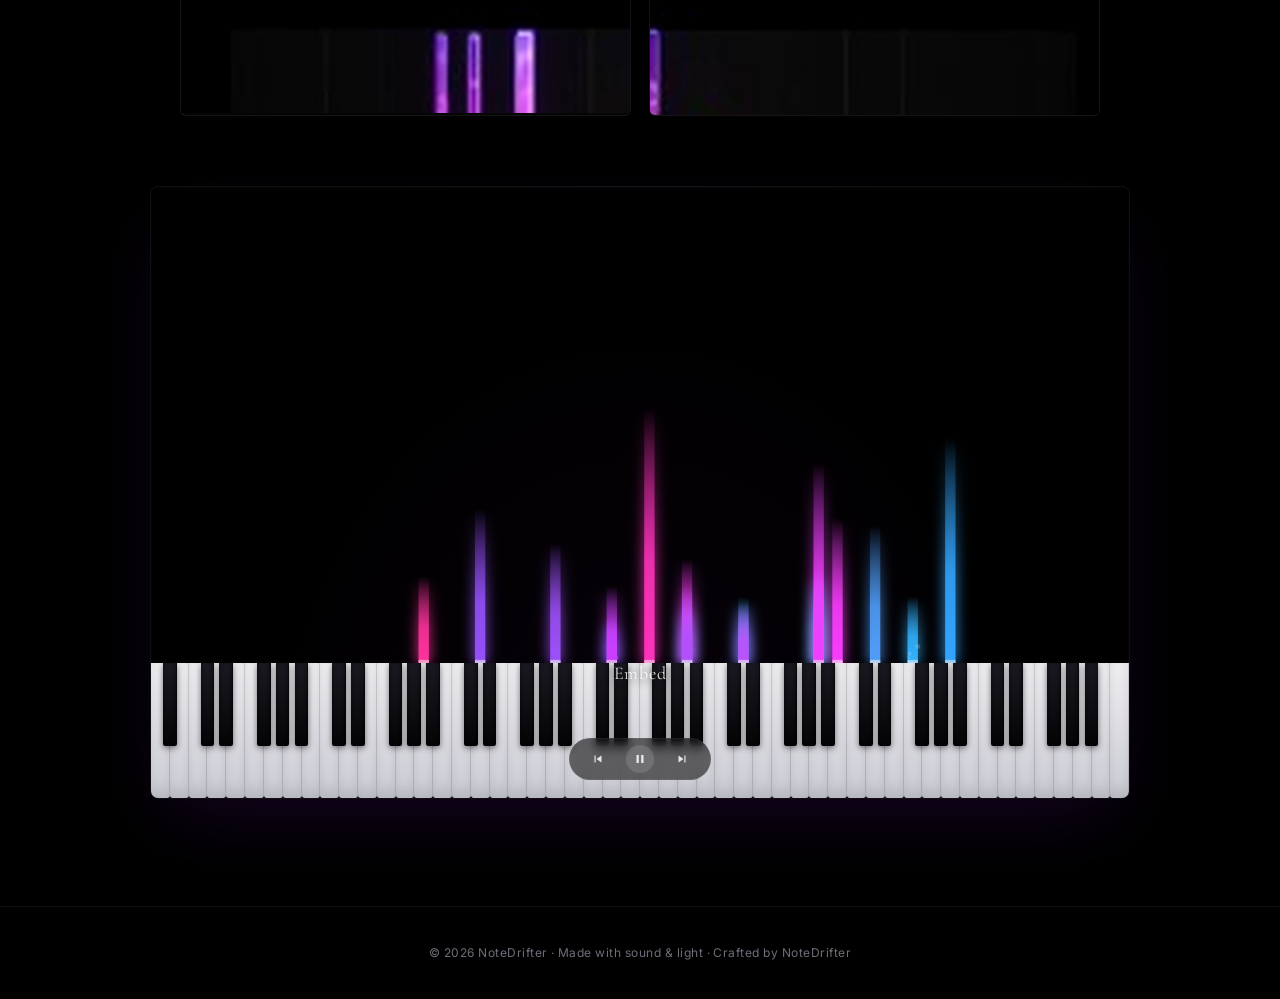
==== commit b49bd108: "build website" ====
--- a/index.html
+++ b/index.html
@@ -7,7 +7,7 @@
     <title>NoteDrifter — AI music with style and visualization</title>
     <link rel="preconnect" href="https://fonts.googleapis.com" />
     <link rel="preconnect" href="https://fonts.gstatic.com" crossorigin />
-    <link href="https://fonts.googleapis.com/css2?family=Inter:wght@300;400;500;600;700&family=Space+Grotesk:wght@300;400;500;600;700&display=swap" rel="stylesheet" />
+    <link href="https://fonts.googleapis.com/css2?family=Cormorant+Garamond:ital,wght@0,300;0,400;0,500;0,600;1,300;1,400;1,500&family=Inter:wght@300;400;500;600;700&display=swap" rel="stylesheet" />
     <link rel="stylesheet" href="styles.css" />
     <link rel="icon" type="image/svg+xml" href="data:image/svg+xml,%3Csvg xmlns='http://www.w3.org/2000/svg' viewBox='0 0 24 24'%3E%3Crect x='4' y='3' width='2' height='14' fill='%23fff'/%3E%3Crect x='9' y='3' width='2' height='14' fill='%23fff'/%3E%3Crect x='14' y='3' width='2' height='14' fill='%23fff'/%3E%3Crect x='3' y='18' width='14' height='2' fill='%23fff'/%3E%3C/svg%3E" />
 </head>
@@ -32,6 +32,9 @@
         <section class="hero" aria-label="Hero">
             <div class="hero-bg" aria-hidden="true"></div>
             <div class="hero-content">
+                <span class="hero-mark" aria-hidden="true">
+                    <span></span><span></span><span></span>
+                </span>
                 <h1 class="hero-title">NoteDrifter</h1>
                 <p class="hero-tagline">AI music with style and visualization</p>
                 <a href="#get-started" class="btn btn--ghost">Get Started</a>
--- a/styles.css
+++ b/styles.css
@@ -15,7 +15,7 @@
     --container-max: 1180px;
     --gutter: clamp(20px, 4vw, 56px);
 
-    --font-display: "Space Grotesk", "Inter", system-ui, -apple-system, sans-serif;
+    --font-display: "Cormorant Garamond", "Times New Roman", Georgia, serif;
     --font-body: "Inter", system-ui, -apple-system, sans-serif;
 
     --transition: 280ms cubic-bezier(0.22, 0.61, 0.36, 1);
@@ -127,11 +127,11 @@
     display: inline-flex;
     align-items: center;
     gap: 10px;
-    font-family: var(--font-display);
+    font-family: var(--font-body);
     font-weight: 500;
-    letter-spacing: 0.02em;
+    letter-spacing: 0.01em;
     color: var(--fg);
-    font-size: 15px;
+    font-size: 14px;
     transition: opacity var(--transition);
 }
 
@@ -279,52 +279,53 @@
     padding-top: 60px;
 }
 
+.hero-mark {
+    display: inline-flex;
+    align-items: end;
+    justify-content: center;
+    gap: 6px;
+    margin: 0 0 22px;
+    height: 38px;
+}
+
+.hero-mark span {
+    display: block;
+    width: 8px;
+    background: linear-gradient(
+        180deg,
+        rgba(255, 255, 255, 0.92) 0%,
+        rgba(255, 255, 255, 0.55) 100%
+    );
+    border-radius: 1px;
+    box-shadow: inset 0 0 0 1px rgba(255, 255, 255, 0.18),
+        0 0 18px rgba(255, 255, 255, 0.15);
+}
+
+.hero-mark span:nth-child(1) { height: 28px; }
+.hero-mark span:nth-child(2) { height: 38px; }
+.hero-mark span:nth-child(3) { height: 32px; }
+
 .hero-title {
     font-family: var(--font-display);
-    font-weight: 300;
-    font-size: clamp(56px, 10vw, 128px);
+    font-style: italic;
+    font-weight: 400;
+    font-size: clamp(48px, 9vw, 110px);
     margin: 0;
-    letter-spacing: -0.015em;
+    letter-spacing: 0.01em;
     line-height: 1;
-    color: #ffffff;
+    color: #f4f4f7;
     text-shadow: 0 0 60px rgba(255, 255, 255, 0.25),
-        0 0 18px rgba(255, 255, 255, 0.18),
-        0 1px 0 rgba(255, 255, 255, 0.35);
-    animation: heroIn 1.1s cubic-bezier(0.22, 0.61, 0.36, 1) 0.1s both;
-}
-
-@keyframes heroIn {
-    from {
-        opacity: 0;
-        transform: translateY(20px);
-        letter-spacing: 0.02em;
-    }
-    to {
-        opacity: 1;
-        transform: translateY(0);
-        letter-spacing: -0.015em;
-    }
+        0 0 18px rgba(255, 255, 255, 0.18);
 }
 
 .hero-tagline {
     font-family: var(--font-display);
+    font-style: italic;
     font-weight: 300;
-    font-size: clamp(15px, 1.6vw, 19px);
-    color: var(--fg-dim);
-    margin: 22px 0 38px;
+    font-size: clamp(15px, 1.6vw, 20px);
+    color: #c8c8d0;
+    margin: 16px 0 30px;
     letter-spacing: 0.02em;
-    animation: fadeUp 1s ease 0.3s both;
-}
-
-@keyframes fadeUp {
-    from {
-        opacity: 0;
-        transform: translateY(18px);
-    }
-    to {
-        opacity: 1;
-        transform: translateY(0);
-    }
 }
 
 /* =========================================================================
@@ -335,19 +336,18 @@
     align-items: center;
     justify-content: center;
     gap: 10px;
-    padding: 13px 36px;
-    font-family: var(--font-display);
+    padding: 11px 32px;
+    font-family: var(--font-body);
     font-weight: 400;
-    font-size: 14px;
-    letter-spacing: 0.04em;
-    border-radius: 4px;
+    font-size: 13px;
+    letter-spacing: 0.03em;
+    border-radius: 2px;
     cursor: pointer;
     transition: all var(--transition);
     text-decoration: none;
-    border: 1px solid var(--border);
+    border: 1px solid rgba(255, 255, 255, 0.6);
     background: transparent;
-    color: var(--fg);
-    animation: fadeUp 1s ease 0.5s both;
+    color: #ffffff;
 }
 
 .btn--ghost:hover {
@@ -472,17 +472,13 @@
 
 .section-title {
     font-family: var(--font-display);
-    font-weight: 400;
-    font-size: clamp(34px, 5.4vw, 64px);
+    font-weight: 500;
+    font-size: clamp(36px, 6vw, 72px);
     text-align: center;
     margin: 0 0 60px;
-    letter-spacing: 0.05em;
-    color: var(--fg);
+    letter-spacing: 0.04em;
+    color: #f0f0f4;
     text-transform: uppercase;
-    background: linear-gradient(180deg, #ffffff 0%, #b9b9c4 100%);
-    -webkit-background-clip: text;
-    background-clip: text;
-    color: transparent;
 }
 
 .editor-row {
@@ -692,404 +688,120 @@
 }
 
 /* =========================================================================
-   Inner pages (docs, demo reel) — shared shell
-   ========================================================================= */
-.page {
-    padding-top: 110px;
-    padding-bottom: 80px;
-}
-
-.page-head {
-    max-width: var(--container-max);
-    margin: 0 auto 60px;
-    padding: 0 var(--gutter);
+   Coming-soon pages (docs, demo reel)
+   Same dark / crystalline aesthetic as the home hero, with a single
+   centered "Coming Soon" panel.
+   ========================================================================= */
+.coming-soon {
+    position: relative;
+    min-height: 100vh;
+    display: flex;
+    align-items: center;
+    justify-content: center;
+    padding: 100px var(--gutter) 80px;
+    overflow: hidden;
+    isolation: isolate;
+}
+
+.coming-soon-bg {
+    position: absolute;
+    inset: 0;
+    z-index: -1;
+    background-image: url("assets/images/hero-shards.png");
+    background-size: cover;
+    background-position: center 20%;
+    background-repeat: no-repeat;
+    opacity: 0.6;
+}
+
+.coming-soon-bg::after {
+    content: "";
+    position: absolute;
+    inset: 0;
+    background: radial-gradient(
+            ellipse at center,
+            rgba(0, 0, 0, 0) 0%,
+            rgba(0, 0, 0, 0.55) 55%,
+            rgba(0, 0, 0, 0.95) 100%
+        ),
+        linear-gradient(180deg, rgba(0, 0, 0, 0.4) 0%, rgba(0, 0, 0, 0) 30%);
+    pointer-events: none;
+}
+
+.coming-soon-content {
+    position: relative;
     text-align: center;
-}
-
-.eyebrow {
+    max-width: 640px;
+    width: 100%;
+}
+
+.coming-soon-eyebrow {
     display: inline-block;
-    font-family: var(--font-display);
-    font-size: 12px;
-    letter-spacing: 0.22em;
+    font-family: var(--font-body);
+    font-size: 11px;
+    letter-spacing: 0.32em;
     text-transform: uppercase;
     color: var(--fg-dim);
-    padding: 6px 14px;
+    padding: 6px 16px;
     border: 1px solid var(--border);
     border-radius: 999px;
-    margin: 0 0 20px;
-}
-
-.page-title {
+    margin: 0 0 28px;
+}
+
+.coming-soon-title {
     font-family: var(--font-display);
-    font-weight: 300;
-    font-size: clamp(38px, 6vw, 72px);
-    line-height: 1.05;
-    letter-spacing: -0.015em;
-    margin: 0 0 18px;
-    color: #fff;
-    text-shadow: 0 0 60px rgba(255, 255, 255, 0.18);
-}
-
-.page-lead {
+    font-style: italic;
+    font-weight: 400;
+    font-size: clamp(56px, 11vw, 140px);
+    line-height: 1;
+    letter-spacing: 0.005em;
+    margin: 0 0 24px;
+    color: #f4f4f7;
+    text-shadow: 0 0 80px rgba(255, 255, 255, 0.22),
+        0 0 16px rgba(255, 255, 255, 0.18);
+}
+
+.coming-soon-lead {
+    font-family: var(--font-body);
+    font-size: clamp(13.5px, 1.2vw, 15.5px);
+    line-height: 1.85;
     color: var(--fg-dim);
-    font-size: clamp(15px, 1.5vw, 18px);
-    line-height: 1.65;
-    max-width: 640px;
-    margin: 0 auto;
-}
-
-/* =========================================================================
-   Docs page
-   ========================================================================= */
-.page-shell {
-    display: grid;
-    grid-template-columns: 220px 1fr;
-    gap: clamp(28px, 4vw, 60px);
-    max-width: var(--container-max);
-    margin: 0 auto;
-    padding: 0 var(--gutter);
-}
-
-.docs-sidebar {
-    position: sticky;
-    top: 96px;
-    align-self: start;
-    height: calc(100vh - 120px);
-    overflow-y: auto;
-    padding-right: 12px;
-    scrollbar-width: thin;
-    scrollbar-color: rgba(255, 255, 255, 0.18) transparent;
-}
-
-.docs-sidebar nav {
-    display: flex;
-    flex-direction: column;
-}
-
-.docs-side-heading {
-    font-family: var(--font-display);
-    font-size: 11px;
-    text-transform: uppercase;
-    letter-spacing: 0.2em;
-    color: var(--fg-soft);
-    margin: 22px 0 8px;
-}
-
-.docs-side-heading:first-child {
-    margin-top: 0;
-}
-
-.docs-side-link {
-    display: block;
-    padding: 8px 12px;
-    margin-left: -12px;
+    margin: 0 auto 36px;
+    max-width: 520px;
+    letter-spacing: 0.005em;
+}
+
+.coming-soon-list {
+    list-style: none;
+    padding: 0;
+    margin: 0 auto 44px;
+    max-width: 480px;
+    text-align: left;
     color: var(--fg-dim);
     font-size: 13.5px;
-    border-radius: 4px;
-    transition: color var(--transition), background var(--transition);
-}
-
-.docs-side-link:hover,
-.docs-side-link.is-current {
+    line-height: 2;
+}
+
+.coming-soon-list li {
+    display: flex;
+    align-items: flex-start;
+    gap: 10px;
+    padding: 4px 0;
+    border-bottom: 1px solid var(--border-soft);
+}
+
+.coming-soon-list li:last-child {
+    border-bottom: 0;
+}
+
+.cs-bullet {
     color: var(--fg);
-    background: rgba(255, 255, 255, 0.04);
-}
-
-.docs-body {
-    max-width: 760px;
-    color: var(--fg-dim);
-}
-
-.docs-body section {
-    margin-bottom: 56px;
-    scroll-margin-top: 100px;
-}
-
-.docs-body h2 {
-    font-family: var(--font-display);
-    font-weight: 400;
-    font-size: clamp(22px, 2.6vw, 30px);
-    color: var(--fg);
-    margin: 0 0 18px;
-    letter-spacing: -0.005em;
-}
-
-.docs-body p {
-    line-height: 1.75;
-    font-size: 15px;
-    margin: 0 0 14px;
-}
-
-.docs-body code {
-    font-family: "JetBrains Mono", ui-monospace, "SFMono-Regular", monospace;
-    font-size: 0.9em;
-    padding: 1px 6px;
-    background: rgba(255, 255, 255, 0.06);
-    border: 1px solid var(--border-soft);
-    border-radius: 4px;
-    color: #fff;
-}
-
-.code-block {
-    font-family: "JetBrains Mono", ui-monospace, "SFMono-Regular", monospace;
-    font-size: 13px;
-    line-height: 1.7;
-    padding: 18px 22px;
-    background: rgba(255, 255, 255, 0.03);
-    border: 1px solid var(--border-soft);
-    border-left: 3px solid rgba(255, 255, 255, 0.45);
-    border-radius: 6px;
-    overflow-x: auto;
-    color: #e6e6ea;
-    margin: 0 0 18px;
-    white-space: pre;
-}
-
-.code-block code {
-    background: transparent;
-    border: 0;
-    padding: 0;
-    color: inherit;
-}
-
-.callout {
-    padding: 16px 20px;
-    background: rgba(255, 255, 255, 0.025);
-    border: 1px solid var(--border-soft);
-    border-left: 3px solid rgba(200, 130, 255, 0.55);
-    border-radius: 6px;
-    color: var(--fg-dim);
-    font-size: 14px;
-    line-height: 1.65;
-    margin: 0 0 18px;
-}
-
-.callout--info {
-    border-left-color: rgba(120, 200, 255, 0.55);
-}
-
-.numbered-list,
-.bulleted-list {
-    padding-left: 22px;
-    margin: 0 0 18px;
-    line-height: 1.75;
-    font-size: 15px;
-}
-
-.numbered-list {
-    list-style: decimal;
-}
-
-.bulleted-list {
-    list-style: disc;
-}
-
-.numbered-list li,
-.bulleted-list li {
-    margin-bottom: 8px;
-}
-
-.numbered-list li::marker,
-.bulleted-list li::marker {
-    color: rgba(255, 255, 255, 0.55);
-}
-
-.kbd {
-    display: inline-block;
-    font-family: "JetBrains Mono", ui-monospace, monospace;
-    font-size: 11px;
-    padding: 2px 7px;
-    background: rgba(255, 255, 255, 0.06);
-    border: 1px solid var(--border);
-    border-bottom-width: 2px;
-    border-radius: 4px;
-    color: #fff;
-    line-height: 1.5;
-}
-
-.swatches {
-    display: flex;
-    gap: 10px;
-    margin: 0 0 18px;
-    flex-wrap: wrap;
-}
-
-.swatch {
-    width: 38px;
-    height: 38px;
-    border-radius: 8px;
-    background: var(--c, #fff);
-    box-shadow: 0 0 16px var(--c, rgba(255, 255, 255, 0.15)),
-        inset 0 0 0 1px rgba(255, 255, 255, 0.18);
-    transition: transform var(--transition);
-}
-
-.swatch:hover {
-    transform: translateY(-2px) scale(1.04);
-}
-
-.inline-link {
-    color: #fff;
-    border-bottom: 1px solid rgba(255, 255, 255, 0.35);
-    padding-bottom: 1px;
-    transition: border-color var(--transition);
-}
-
-.inline-link:hover {
-    border-color: #fff;
-}
-
-.orientation-grid {
-    display: grid;
-    grid-template-columns: repeat(auto-fit, minmax(160px, 1fr));
-    gap: 14px;
-    margin: 0 0 18px;
-}
-
-.orient-card {
-    padding: 18px 20px;
-    background: rgba(255, 255, 255, 0.025);
-    border: 1px solid var(--border-soft);
-    border-radius: 8px;
-    transition: border-color var(--transition), background var(--transition),
-        transform var(--transition);
-}
-
-.orient-card:hover {
-    border-color: var(--border);
-    background: rgba(255, 255, 255, 0.04);
-    transform: translateY(-2px);
-}
-
-.orient-icon {
-    display: inline-flex;
-    align-items: center;
-    justify-content: center;
-    width: 34px;
-    height: 34px;
-    border-radius: 50%;
-    background: rgba(255, 255, 255, 0.05);
-    color: #fff;
-    font-size: 18px;
-    margin-bottom: 10px;
-}
-
-.orient-card strong {
-    display: block;
-    color: #fff;
-    font-size: 14px;
-    margin-bottom: 4px;
-    font-weight: 500;
-}
-
-.orient-card p {
-    font-size: 13px;
-    margin: 0;
-    color: var(--fg-dim);
-}
-
-.shortcut-table {
-    width: 100%;
-    border-collapse: collapse;
-    margin: 0 0 18px;
-    font-size: 14px;
-}
-
-.shortcut-table th,
-.shortcut-table td {
-    text-align: left;
-    padding: 12px 14px;
-    border-bottom: 1px solid var(--border-soft);
-}
-
-.shortcut-table th {
-    color: var(--fg);
-    font-weight: 500;
-    font-size: 12px;
-    text-transform: uppercase;
-    letter-spacing: 0.12em;
-}
-
-.shortcut-table td:first-child {
-    color: var(--fg);
-}
-
-/* =========================================================================
-   Demo Reel page
-   ========================================================================= */
-.reel-grid {
-    max-width: var(--container-max);
-    margin: 0 auto;
-    padding: 0 var(--gutter);
-    display: grid;
-    grid-template-columns: repeat(auto-fit, minmax(360px, 1fr));
-    gap: 22px;
-}
-
-.reel-demo {
-    aspect-ratio: 16 / 11;
-    margin: 0;
-}
-
-.reel-caption {
-    position: absolute;
-    top: 14px;
-    left: 16px;
-    right: 16px;
-    display: flex;
-    align-items: center;
-    justify-content: space-between;
-    pointer-events: none;
-    color: rgba(255, 255, 255, 0.85);
-    text-shadow: 0 1px 2px rgba(0, 0, 0, 0.6);
-    font-family: var(--font-display);
-    z-index: 2;
-}
-
-.reel-tag {
-    font-size: 13px;
-    letter-spacing: 0.04em;
-    padding: 4px 10px;
-    background: rgba(0, 0, 0, 0.5);
-    border: 1px solid var(--border-soft);
-    border-radius: 999px;
-    backdrop-filter: blur(6px);
-    -webkit-backdrop-filter: blur(6px);
-}
-
-.reel-meta {
-    font-size: 11px;
-    letter-spacing: 0.06em;
-    color: var(--fg-dim);
-    text-transform: uppercase;
-    text-align: right;
-}
-
-.reel-cta {
-    max-width: 720px;
-    margin: 80px auto 0;
-    padding: 0 var(--gutter);
-    text-align: center;
-}
-
-.reel-cta h2 {
-    font-family: var(--font-display);
-    font-weight: 400;
-    font-size: clamp(22px, 3vw, 30px);
-    color: #fff;
-    margin: 0 0 12px;
-}
-
-.reel-cta p {
-    color: var(--fg-dim);
-    margin: 0 0 22px;
-    line-height: 1.7;
-}
-
-.reel-cta .code-block {
-    text-align: left;
-    margin: 0 auto;
-    max-width: 640px;
+    font-weight: 700;
+    flex-shrink: 0;
+}
+
+.coming-soon-cta {
+    margin-top: 6px;
 }
 
 /* =========================================================================
@@ -1128,27 +840,6 @@
 /* =========================================================================
    Responsive
    ========================================================================= */
-@media (max-width: 920px) {
-    .page-shell {
-        grid-template-columns: 1fr;
-    }
-
-    .docs-sidebar {
-        position: static;
-        height: auto;
-        max-height: none;
-        margin-bottom: 24px;
-        padding: 16px 18px;
-        background: rgba(255, 255, 255, 0.025);
-        border: 1px solid var(--border-soft);
-        border-radius: 8px;
-    }
-
-    .docs-side-heading {
-        margin-top: 14px;
-    }
-}
-
 @media (max-width: 760px) {
     .site-header {
         padding: 14px 18px;
@@ -1175,12 +866,12 @@
         padding-top: 40px;
     }
 
-    .reel-grid {
-        grid-template-columns: 1fr;
-    }
-
-    .reel-demo {
-        aspect-ratio: 16 / 11;
+    .coming-soon-title {
+        font-size: clamp(48px, 14vw, 84px);
+    }
+
+    .coming-soon-list {
+        font-size: 13px;
     }
 }
 
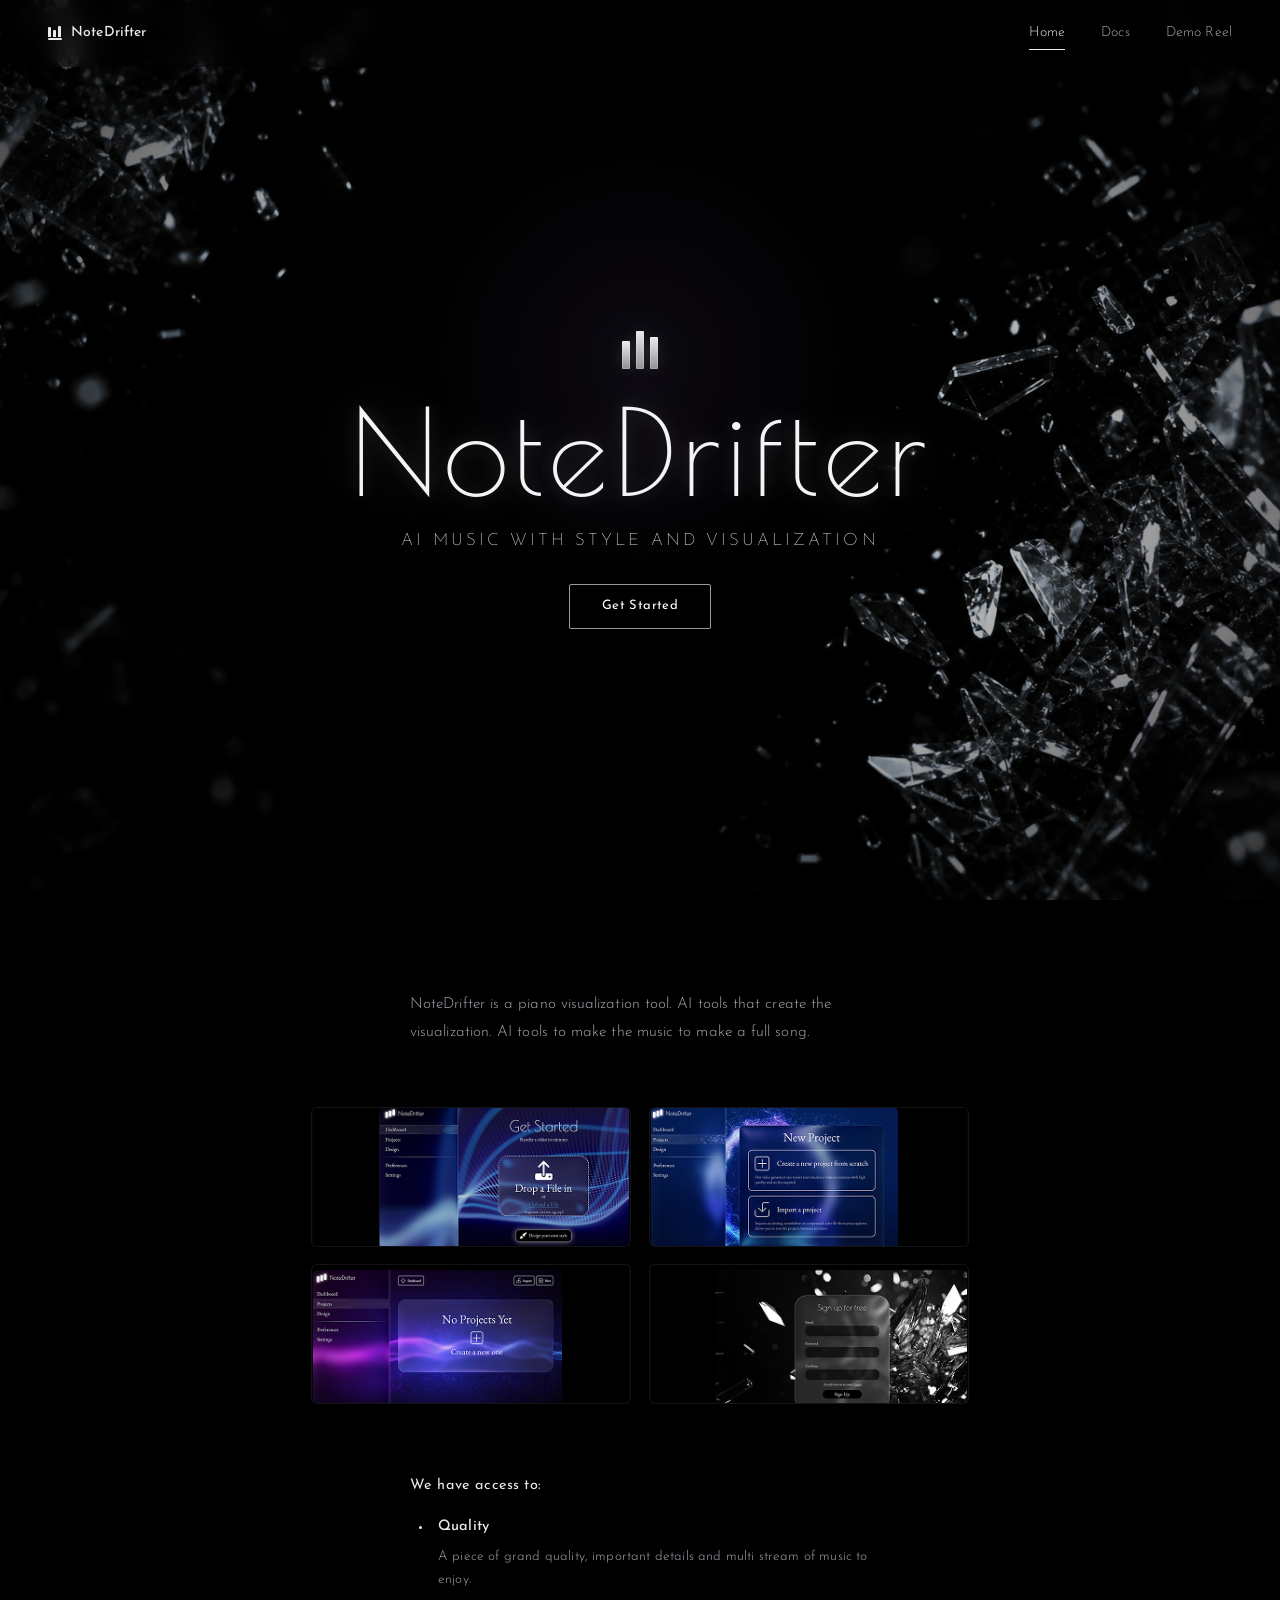
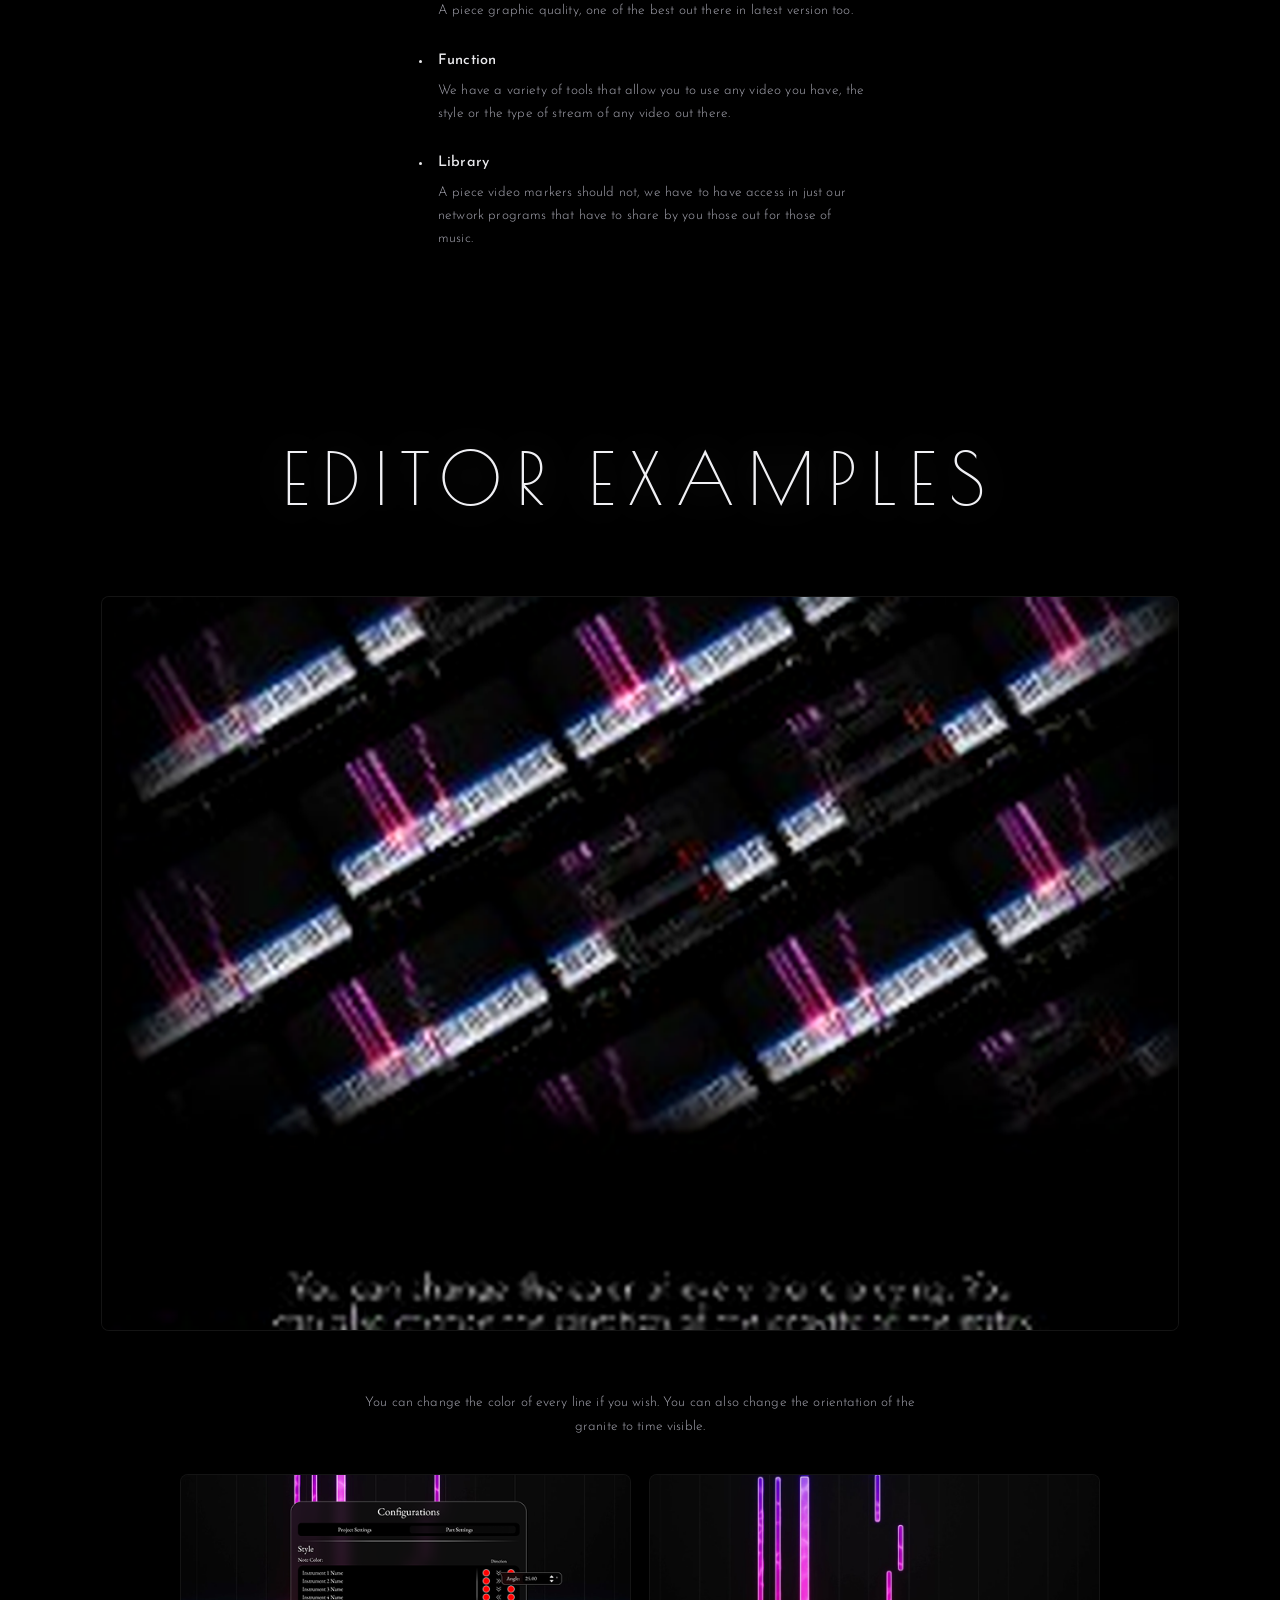
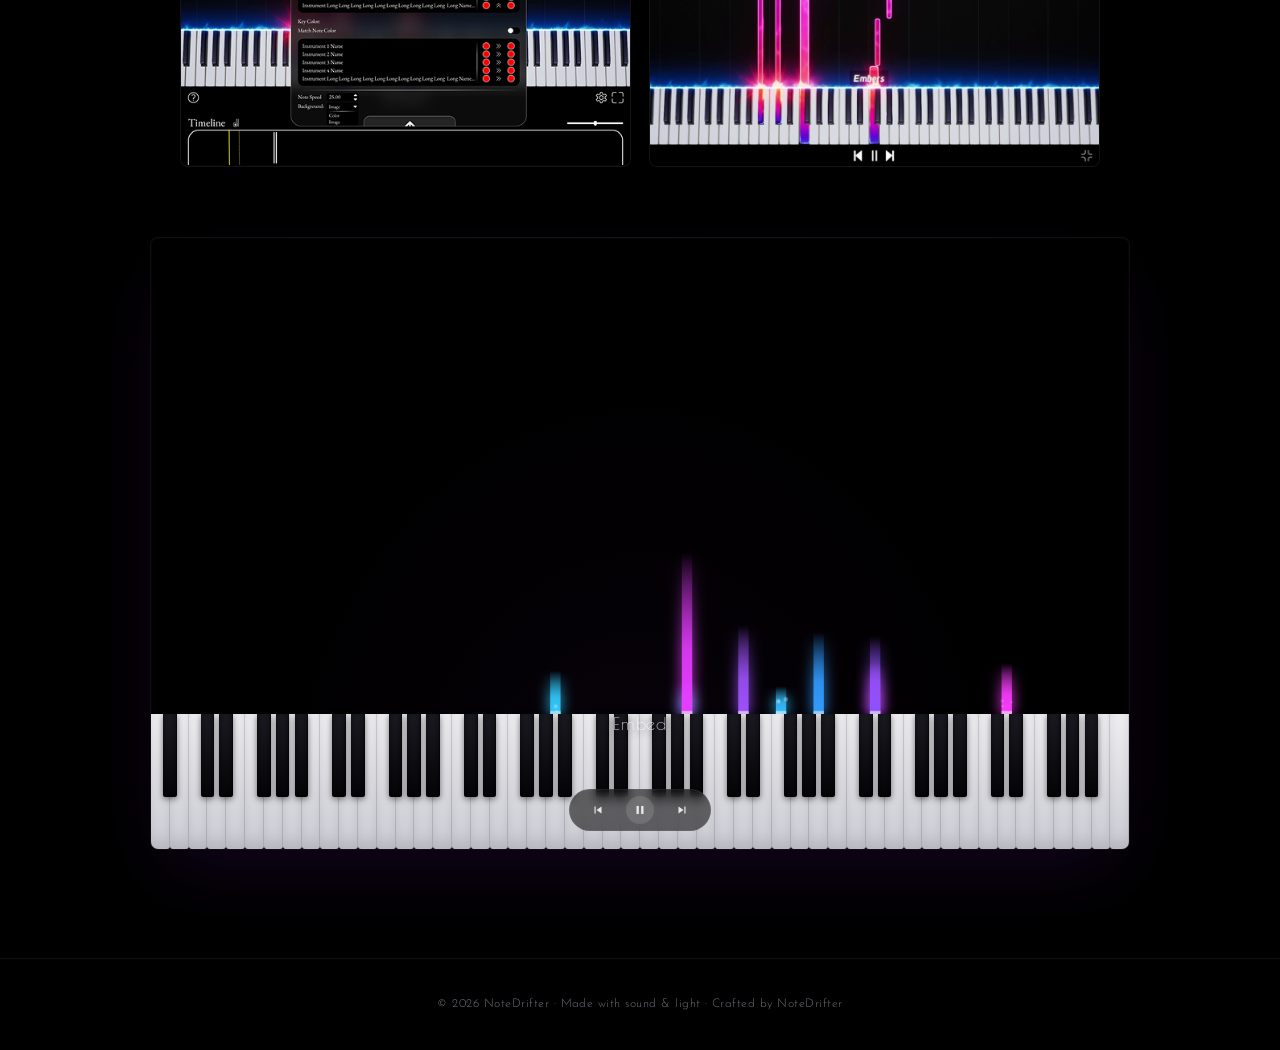
==== commit 5ac62e75: "build website Co-authored-by: Cursor <cursoragent@cursor.com>" ====
--- a/index.html
+++ b/index.html
@@ -7,7 +7,7 @@
     <title>NoteDrifter — AI music with style and visualization</title>
     <link rel="preconnect" href="https://fonts.googleapis.com" />
     <link rel="preconnect" href="https://fonts.gstatic.com" crossorigin />
-    <link href="https://fonts.googleapis.com/css2?family=Cormorant+Garamond:ital,wght@0,300;0,400;0,500;0,600;1,300;1,400;1,500&family=Inter:wght@300;400;500;600;700&display=swap" rel="stylesheet" />
+    <link href="https://fonts.googleapis.com/css2?family=Josefin+Sans:wght@100;200;300;400;500;600&family=Poiret+One&display=swap" rel="stylesheet" />
     <link rel="stylesheet" href="styles.css" />
     <link rel="icon" type="image/svg+xml" href="data:image/svg+xml,%3Csvg xmlns='http://www.w3.org/2000/svg' viewBox='0 0 24 24'%3E%3Crect x='4' y='3' width='2' height='14' fill='%23fff'/%3E%3Crect x='9' y='3' width='2' height='14' fill='%23fff'/%3E%3Crect x='14' y='3' width='2' height='14' fill='%23fff'/%3E%3Crect x='3' y='18' width='14' height='2' fill='%23fff'/%3E%3C/svg%3E" />
 </head>
@@ -49,19 +49,19 @@
                 tools to make the music to make a full song.
             </p>
 
-            <!-- Feature image grid -->
+            <!-- Feature image grid (cursor-light hover) -->
             <div class="feature-grid">
-                <figure class="feature-tile">
-                    <img src="assets/images/piano-magenta.png" alt="Piano with magenta visualization" loading="lazy" />
+                <figure class="feature-tile" data-cover-light>
+                    <img src="assets/images/cover-getstarted.png" alt="NoteDrifter Get Started screen — render a video in minutes" loading="lazy" />
                 </figure>
-                <figure class="feature-tile">
-                    <img src="assets/images/piano-blue.png" alt="Piano with blue waveform visualization" loading="lazy" />
+                <figure class="feature-tile" data-cover-light>
+                    <img src="assets/images/cover-newproject.png" alt="NoteDrifter New Project screen — create from scratch or import" loading="lazy" />
                 </figure>
-                <figure class="feature-tile">
-                    <img src="assets/images/piano-purple.png" alt="Piano with purple visualization" loading="lazy" />
+                <figure class="feature-tile" data-cover-light>
+                    <img src="assets/images/cover-noprojects.png" alt="NoteDrifter Dashboard with no projects yet" loading="lazy" />
                 </figure>
-                <figure class="feature-tile">
-                    <img src="assets/images/shards-small.png" alt="Crystalline shards" loading="lazy" />
+                <figure class="feature-tile" data-cover-light>
+                    <img src="assets/images/cover-signup.png" alt="NoteDrifter Sign up for free screen" loading="lazy" />
                 </figure>
             </div>
 
@@ -90,8 +90,8 @@
         <section class="editor-examples">
             <h2 class="section-title">EDITOR EXAMPLES</h2>
 
-            <figure class="editor-row">
-                <img src="assets/images/editor-row.png" alt="Multiple piano keyboards with magenta visualization" loading="lazy" />
+            <figure class="editor-row" data-cover-light>
+                <img src="assets/images/editor-row.png" alt="Tiled gallery of NoteDrifter editor screenshots" loading="lazy" />
             </figure>
 
             <p class="editor-caption">
@@ -100,11 +100,11 @@
             </p>
 
             <div class="editor-ui-grid">
-                <figure class="editor-ui-tile">
-                    <img src="assets/images/editor-ui-1.png" alt="NoteDrifter editor with pink and orange notes" loading="lazy" />
+                <figure class="editor-ui-tile" data-cover-light>
+                    <img src="assets/images/editor-config.png" alt="NoteDrifter editor with the Configurations / Project Settings dialog open" loading="lazy" />
                 </figure>
-                <figure class="editor-ui-tile">
-                    <img src="assets/images/editor-ui-2.png" alt="NoteDrifter editor with blue notes" loading="lazy" />
+                <figure class="editor-ui-tile" data-cover-light>
+                    <img src="assets/images/editor-fullscreen.png" alt="NoteDrifter editor in fullscreen with the Embers track playing" loading="lazy" />
                 </figure>
             </div>
 
@@ -113,7 +113,7 @@
                 <canvas class="piano-canvas" aria-hidden="true"></canvas>
                 <div class="piano-keys" aria-hidden="true"></div>
                 <noscript>
-                    <img src="assets/images/piano-demo.png" alt="Piano keyboard with rising neon note bars" />
+                    <img src="assets/images/editor-fullscreen.png" alt="Piano keyboard with rising neon note bars" />
                 </noscript>
                 <figcaption class="editor-demo-watermark">Embed</figcaption>
                 <div class="editor-demo-controls">
--- a/styles.css
+++ b/styles.css
@@ -15,8 +15,8 @@
     --container-max: 1180px;
     --gutter: clamp(20px, 4vw, 56px);
 
-    --font-display: "Cormorant Garamond", "Times New Roman", Georgia, serif;
-    --font-body: "Inter", system-ui, -apple-system, sans-serif;
+    --font-display: "Poiret One", "Josefin Sans", system-ui, sans-serif;
+    --font-body: "Josefin Sans", system-ui, -apple-system, sans-serif;
 
     --transition: 280ms cubic-bezier(0.22, 0.61, 0.36, 1);
 }
@@ -28,6 +28,10 @@
 *::selection {
     background: rgba(255, 255, 255, 0.18);
     color: #fff;
+}
+
+html {
+    overflow-x: clip;
 }
 
 html,
@@ -37,11 +41,12 @@
     background: var(--bg);
     color: var(--fg);
     font-family: var(--font-body);
+    font-weight: 300;
     font-size: 16px;
     line-height: 1.6;
+    letter-spacing: 0.01em;
     -webkit-font-smoothing: antialiased;
     -moz-osx-font-smoothing: grayscale;
-    overflow-x: hidden;
 }
 
 img {
@@ -307,25 +312,24 @@
 
 .hero-title {
     font-family: var(--font-display);
-    font-style: italic;
     font-weight: 400;
-    font-size: clamp(48px, 9vw, 110px);
+    font-size: clamp(54px, 10vw, 120px);
     margin: 0;
-    letter-spacing: 0.01em;
+    letter-spacing: 0.04em;
     line-height: 1;
     color: #f4f4f7;
-    text-shadow: 0 0 60px rgba(255, 255, 255, 0.25),
+    text-shadow: 0 0 60px rgba(255, 255, 255, 0.28),
         0 0 18px rgba(255, 255, 255, 0.18);
 }
 
 .hero-tagline {
-    font-family: var(--font-display);
-    font-style: italic;
-    font-weight: 300;
-    font-size: clamp(15px, 1.6vw, 20px);
-    color: #c8c8d0;
+    font-family: var(--font-body);
+    font-weight: 200;
+    font-size: clamp(14px, 1.45vw, 17px);
+    color: #cfcfd6;
     margin: 16px 0 30px;
-    letter-spacing: 0.02em;
+    letter-spacing: 0.18em;
+    text-transform: uppercase;
 }
 
 /* =========================================================================
@@ -386,30 +390,69 @@
 .feature-grid {
     display: grid;
     grid-template-columns: 1fr 1fr;
-    gap: 14px;
+    gap: 18px;
     margin: 0 auto 70px;
-    max-width: 520px;
+    max-width: 760px;
 }
 
 .feature-tile {
     margin: 0;
-    aspect-ratio: 16 / 10;
+    aspect-ratio: 339 / 148;
     overflow: hidden;
-    border-radius: 4px;
+    border-radius: 6px;
     border: 1px solid var(--border-soft);
     background: var(--bg-soft);
-    transition: transform var(--transition), border-color var(--transition);
+    transition: transform var(--transition), border-color var(--transition),
+        box-shadow var(--transition);
 }
 
 .feature-tile:hover {
-    transform: translateY(-2px);
+    transform: translateY(-3px);
     border-color: var(--border);
+    box-shadow: 0 14px 40px rgba(0, 0, 0, 0.5);
 }
 
 .feature-tile img {
     width: 100%;
     height: 100%;
-    object-fit: cover;
+    object-fit: contain;
+    object-position: center;
+    display: block;
+}
+
+/* =========================================================================
+   Cursor-following light on cover-image tiles. JS sets --cursor-x and
+   --cursor-y on each [data-cover-light] element on pointermove.
+   ========================================================================= */
+[data-cover-light] {
+    position: relative;
+    isolation: isolate;
+}
+
+[data-cover-light]::after {
+    content: "";
+    position: absolute;
+    inset: 0;
+    pointer-events: none;
+    z-index: 2;
+    background: radial-gradient(
+        circle 280px at var(--cursor-x, 50%) var(--cursor-y, 50%),
+        rgba(255, 255, 255, 0.16) 0%,
+        rgba(255, 255, 255, 0.05) 35%,
+        rgba(255, 255, 255, 0) 70%
+    );
+    opacity: 0;
+    transition: opacity 320ms ease;
+}
+
+[data-cover-light]:hover::after {
+    opacity: 1;
+}
+
+/* Re-enable click-through to the underlying image */
+[data-cover-light] > * {
+    position: relative;
+    z-index: 1;
 }
 
 /* =========================================================================
@@ -472,28 +515,36 @@
 
 .section-title {
     font-family: var(--font-display);
-    font-weight: 500;
+    font-weight: 400;
     font-size: clamp(36px, 6vw, 72px);
     text-align: center;
     margin: 0 0 60px;
-    letter-spacing: 0.04em;
+    letter-spacing: 0.18em;
     color: #f0f0f4;
     text-transform: uppercase;
+    text-shadow: 0 0 40px rgba(255, 255, 255, 0.18);
 }
 
 .editor-row {
     margin: 0 auto 60px;
-    max-width: 880px;
-    border-radius: 6px;
+    max-width: 1080px;
+    border-radius: 8px;
     overflow: hidden;
     border: 1px solid var(--border-soft);
     background: var(--bg-soft);
-    transition: transform var(--transition), border-color var(--transition);
+    transition: transform var(--transition), border-color var(--transition),
+        box-shadow var(--transition);
+}
+
+.editor-row img {
+    width: 100%;
+    display: block;
 }
 
 .editor-row:hover {
     transform: translateY(-2px);
     border-color: var(--border);
+    box-shadow: 0 18px 60px rgba(0, 0, 0, 0.55);
 }
 
 .editor-row img {
@@ -521,16 +572,18 @@
 
 .editor-ui-tile {
     margin: 0;
-    border-radius: 6px;
+    border-radius: 8px;
     overflow: hidden;
     border: 1px solid var(--border-soft);
     background: var(--bg-soft);
-    transition: transform var(--transition), border-color var(--transition);
+    transition: transform var(--transition), border-color var(--transition),
+        box-shadow var(--transition);
 }
 
 .editor-ui-tile:hover {
-    transform: translateY(-2px);
+    transform: translateY(-3px);
     border-color: var(--border);
+    box-shadow: 0 14px 40px rgba(0, 0, 0, 0.5);
 }
 
 .editor-ui-tile img {
@@ -738,6 +791,7 @@
 .coming-soon-eyebrow {
     display: inline-block;
     font-family: var(--font-body);
+    font-weight: 300;
     font-size: 11px;
     letter-spacing: 0.32em;
     text-transform: uppercase;
@@ -750,11 +804,10 @@
 
 .coming-soon-title {
     font-family: var(--font-display);
-    font-style: italic;
     font-weight: 400;
     font-size: clamp(56px, 11vw, 140px);
     line-height: 1;
-    letter-spacing: 0.005em;
+    letter-spacing: 0.06em;
     margin: 0 0 24px;
     color: #f4f4f7;
     text-shadow: 0 0 80px rgba(255, 255, 255, 0.22),
@@ -805,6 +858,349 @@
 }
 
 /* =========================================================================
+   Docs page — sticky sidebar + long-form body
+   ========================================================================= */
+.docs-hero {
+    position: relative;
+    padding: 130px var(--gutter) 60px;
+    text-align: center;
+    overflow: hidden;
+    isolation: isolate;
+}
+
+.docs-hero-bg {
+    position: absolute;
+    inset: 0;
+    z-index: -1;
+    background-image: url("assets/images/hero-shards.png");
+    background-size: cover;
+    background-position: center 30%;
+    background-repeat: no-repeat;
+    opacity: 0.45;
+}
+
+.docs-hero-bg::after {
+    content: "";
+    position: absolute;
+    inset: 0;
+    background: linear-gradient(
+        180deg,
+        rgba(0, 0, 0, 0.5) 0%,
+        rgba(0, 0, 0, 0.7) 70%,
+        rgba(0, 0, 0, 1) 100%
+    );
+}
+
+.docs-hero-content {
+    max-width: 720px;
+    margin: 0 auto;
+    position: relative;
+}
+
+.docs-title {
+    font-family: var(--font-display);
+    font-weight: 400;
+    font-size: clamp(48px, 8.5vw, 100px);
+    line-height: 1;
+    letter-spacing: 0.06em;
+    margin: 6px 0 22px;
+    color: #f4f4f7;
+    text-shadow: 0 0 60px rgba(255, 255, 255, 0.2),
+        0 0 16px rgba(255, 255, 255, 0.16);
+}
+
+.docs-lead {
+    font-family: var(--font-body);
+    font-weight: 200;
+    font-size: clamp(14px, 1.2vw, 16px);
+    line-height: 1.85;
+    color: var(--fg-dim);
+    max-width: 580px;
+    margin: 0 auto;
+    letter-spacing: 0.02em;
+}
+
+.docs-shell {
+    display: grid;
+    grid-template-columns: 220px 1fr;
+    gap: clamp(28px, 4vw, 64px);
+    max-width: var(--container-max);
+    margin: 0 auto;
+    padding: 60px var(--gutter) 90px;
+}
+
+.docs-sidebar {
+    position: sticky;
+    top: 96px;
+    align-self: start;
+    max-height: calc(100vh - 120px);
+    overflow-y: auto;
+    padding-right: 12px;
+    scrollbar-width: thin;
+    scrollbar-color: rgba(255, 255, 255, 0.18) transparent;
+}
+
+.docs-sidebar nav {
+    display: flex;
+    flex-direction: column;
+}
+
+.docs-sidebar nav::-webkit-scrollbar {
+    width: 4px;
+}
+
+.docs-sidebar nav::-webkit-scrollbar-thumb {
+    background: rgba(255, 255, 255, 0.12);
+    border-radius: 2px;
+}
+
+.docs-side-heading {
+    font-family: var(--font-body);
+    font-weight: 400;
+    font-size: 11px;
+    text-transform: uppercase;
+    letter-spacing: 0.22em;
+    color: var(--fg-soft);
+    margin: 22px 0 8px;
+}
+
+.docs-side-heading:first-child {
+    margin-top: 0;
+}
+
+.docs-side-link {
+    display: block;
+    padding: 7px 12px;
+    margin-left: -12px;
+    color: var(--fg-dim);
+    font-size: 13.5px;
+    font-weight: 300;
+    border-radius: 4px;
+    transition: color var(--transition), background var(--transition);
+}
+
+.docs-side-link:hover,
+.docs-side-link.is-current {
+    color: var(--fg);
+    background: rgba(255, 255, 255, 0.04);
+}
+
+.docs-body {
+    max-width: 760px;
+    color: var(--fg-dim);
+}
+
+.docs-body section {
+    margin-bottom: 64px;
+    scroll-margin-top: 96px;
+}
+
+.docs-body h2 {
+    font-family: var(--font-display);
+    font-weight: 400;
+    font-size: clamp(24px, 2.6vw, 34px);
+    color: var(--fg);
+    margin: 0 0 18px;
+    letter-spacing: 0.06em;
+}
+
+.docs-body p {
+    line-height: 1.85;
+    font-size: 15px;
+    font-weight: 300;
+    margin: 0 0 14px;
+    letter-spacing: 0.01em;
+}
+
+.docs-body em {
+    font-style: normal;
+    color: var(--fg);
+    font-weight: 400;
+}
+
+.docs-body code {
+    font-family: "JetBrains Mono", ui-monospace, "SFMono-Regular", monospace;
+    font-size: 0.88em;
+    padding: 1px 6px;
+    background: rgba(255, 255, 255, 0.06);
+    border: 1px solid var(--border-soft);
+    border-radius: 4px;
+    color: #fff;
+}
+
+.code-block {
+    font-family: "JetBrains Mono", ui-monospace, "SFMono-Regular", monospace;
+    font-size: 13px;
+    line-height: 1.7;
+    padding: 18px 22px;
+    background: rgba(255, 255, 255, 0.03);
+    border: 1px solid var(--border-soft);
+    border-left: 3px solid rgba(255, 255, 255, 0.45);
+    border-radius: 6px;
+    overflow-x: auto;
+    color: #e6e6ea;
+    margin: 0 0 18px;
+    white-space: pre;
+}
+
+.code-block code {
+    background: transparent;
+    border: 0;
+    padding: 0;
+    color: inherit;
+}
+
+.callout {
+    padding: 16px 20px;
+    background: rgba(255, 255, 255, 0.025);
+    border: 1px solid var(--border-soft);
+    border-left: 3px solid rgba(200, 130, 255, 0.55);
+    border-radius: 6px;
+    color: var(--fg-dim);
+    font-size: 14px;
+    line-height: 1.7;
+    margin: 0 0 18px;
+    font-weight: 300;
+}
+
+.callout--info {
+    border-left-color: rgba(120, 200, 255, 0.55);
+}
+
+.numbered-list,
+.bulleted-list {
+    padding-left: 22px;
+    margin: 0 0 18px;
+    line-height: 1.85;
+    font-size: 15px;
+    font-weight: 300;
+}
+
+.numbered-list { list-style: decimal; }
+.bulleted-list { list-style: disc; }
+
+.numbered-list li,
+.bulleted-list li {
+    margin-bottom: 8px;
+}
+
+.numbered-list li::marker,
+.bulleted-list li::marker {
+    color: rgba(255, 255, 255, 0.45);
+}
+
+.kbd {
+    display: inline-block;
+    font-family: "JetBrains Mono", ui-monospace, monospace;
+    font-size: 11px;
+    padding: 2px 7px;
+    background: rgba(255, 255, 255, 0.06);
+    border: 1px solid var(--border);
+    border-bottom-width: 2px;
+    border-radius: 4px;
+    color: #fff;
+    line-height: 1.5;
+}
+
+.swatches {
+    display: flex;
+    gap: 10px;
+    margin: 0 0 18px;
+    flex-wrap: wrap;
+}
+
+.swatch {
+    width: 38px;
+    height: 38px;
+    border-radius: 8px;
+    background: var(--c, #fff);
+    box-shadow: 0 0 16px var(--c, rgba(255, 255, 255, 0.15)),
+        inset 0 0 0 1px rgba(255, 255, 255, 0.18);
+    transition: transform var(--transition);
+}
+
+.swatch:hover {
+    transform: translateY(-2px) scale(1.05);
+}
+
+.orientation-grid {
+    display: grid;
+    grid-template-columns: repeat(auto-fit, minmax(160px, 1fr));
+    gap: 14px;
+    margin: 0 0 18px;
+}
+
+.orient-card {
+    padding: 18px 20px;
+    background: rgba(255, 255, 255, 0.025);
+    border: 1px solid var(--border-soft);
+    border-radius: 8px;
+    transition: border-color var(--transition), background var(--transition),
+        transform var(--transition);
+}
+
+.orient-card:hover {
+    border-color: var(--border);
+    background: rgba(255, 255, 255, 0.04);
+    transform: translateY(-2px);
+}
+
+.orient-icon {
+    display: inline-flex;
+    align-items: center;
+    justify-content: center;
+    width: 34px;
+    height: 34px;
+    border-radius: 50%;
+    background: rgba(255, 255, 255, 0.05);
+    color: #fff;
+    font-size: 18px;
+    margin-bottom: 10px;
+}
+
+.orient-card strong {
+    display: block;
+    color: #fff;
+    font-size: 14px;
+    margin-bottom: 4px;
+    font-weight: 400;
+}
+
+.orient-card p {
+    font-size: 13px;
+    margin: 0;
+    color: var(--fg-dim);
+    line-height: 1.6;
+}
+
+.shortcut-table {
+    width: 100%;
+    border-collapse: collapse;
+    margin: 0 0 18px;
+    font-size: 14px;
+    font-weight: 300;
+}
+
+.shortcut-table th,
+.shortcut-table td {
+    text-align: left;
+    padding: 12px 14px;
+    border-bottom: 1px solid var(--border-soft);
+}
+
+.shortcut-table th {
+    color: var(--fg);
+    font-weight: 400;
+    font-size: 11px;
+    text-transform: uppercase;
+    letter-spacing: 0.18em;
+}
+
+.shortcut-table td:first-child {
+    color: var(--fg);
+}
+
+/* =========================================================================
    Footer
    ========================================================================= */
 .site-footer {
@@ -840,6 +1236,26 @@
 /* =========================================================================
    Responsive
    ========================================================================= */
+@media (max-width: 920px) {
+    .docs-shell {
+        grid-template-columns: 1fr;
+    }
+
+    .docs-sidebar {
+        position: static;
+        max-height: none;
+        margin-bottom: 18px;
+        padding: 16px 18px;
+        background: rgba(255, 255, 255, 0.025);
+        border: 1px solid var(--border-soft);
+        border-radius: 8px;
+    }
+
+    .docs-side-heading {
+        margin-top: 14px;
+    }
+}
+
 @media (max-width: 760px) {
     .site-header {
         padding: 14px 18px;
@@ -872,6 +1288,10 @@
 
     .coming-soon-list {
         font-size: 13px;
+    }
+
+    .docs-title {
+        font-size: clamp(40px, 12vw, 72px);
     }
 }
 
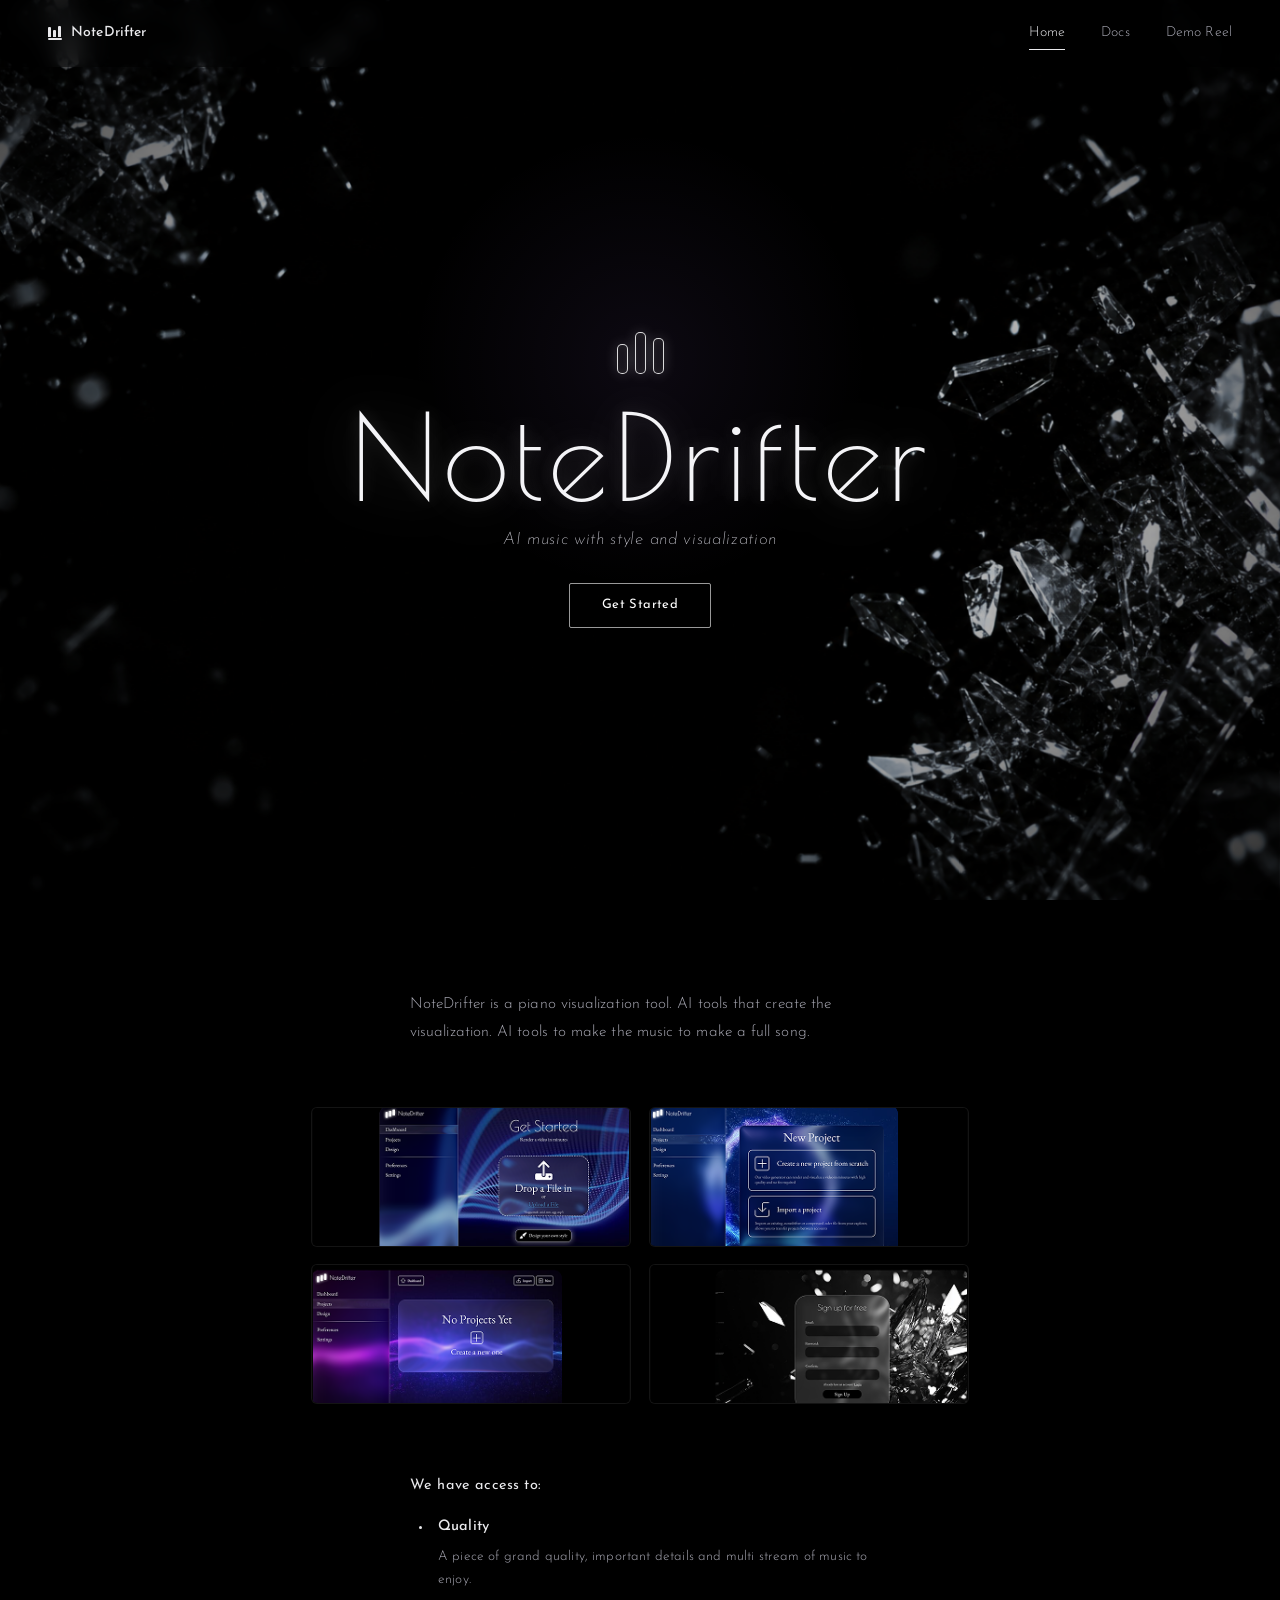
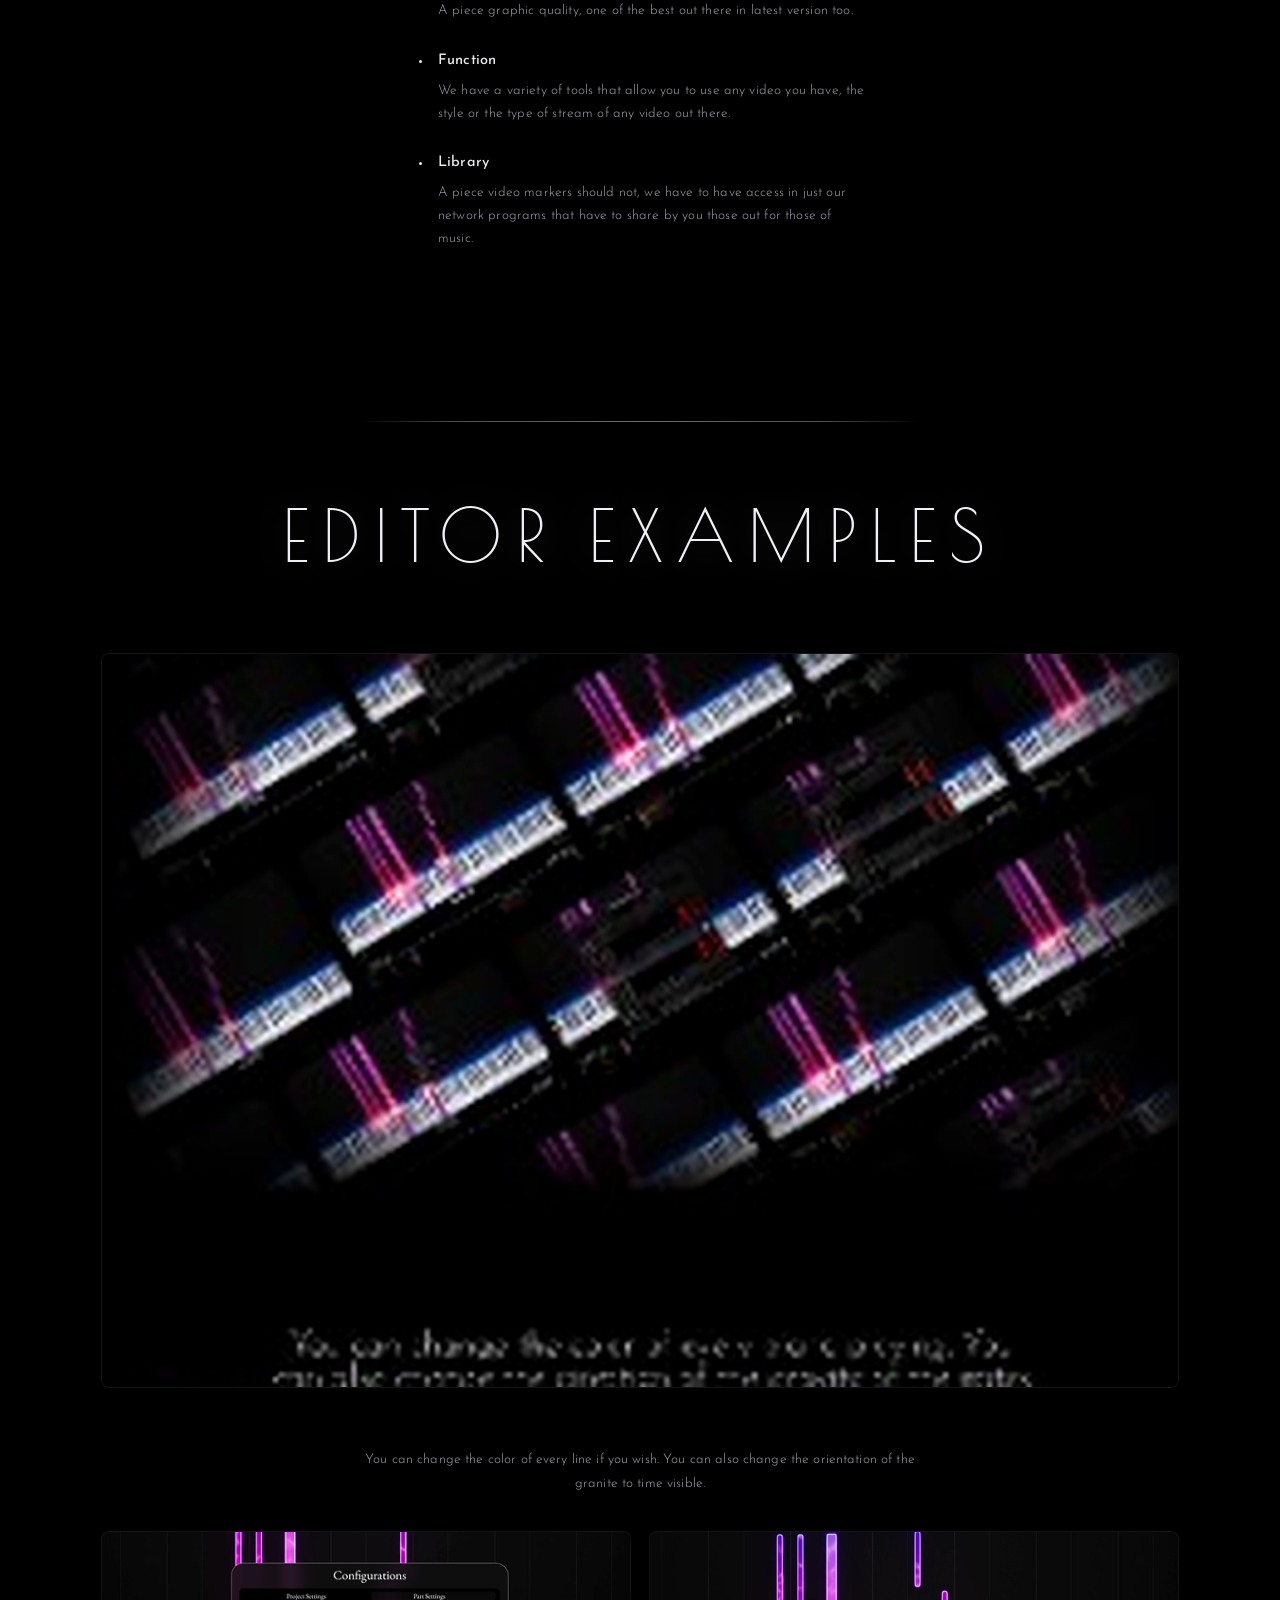
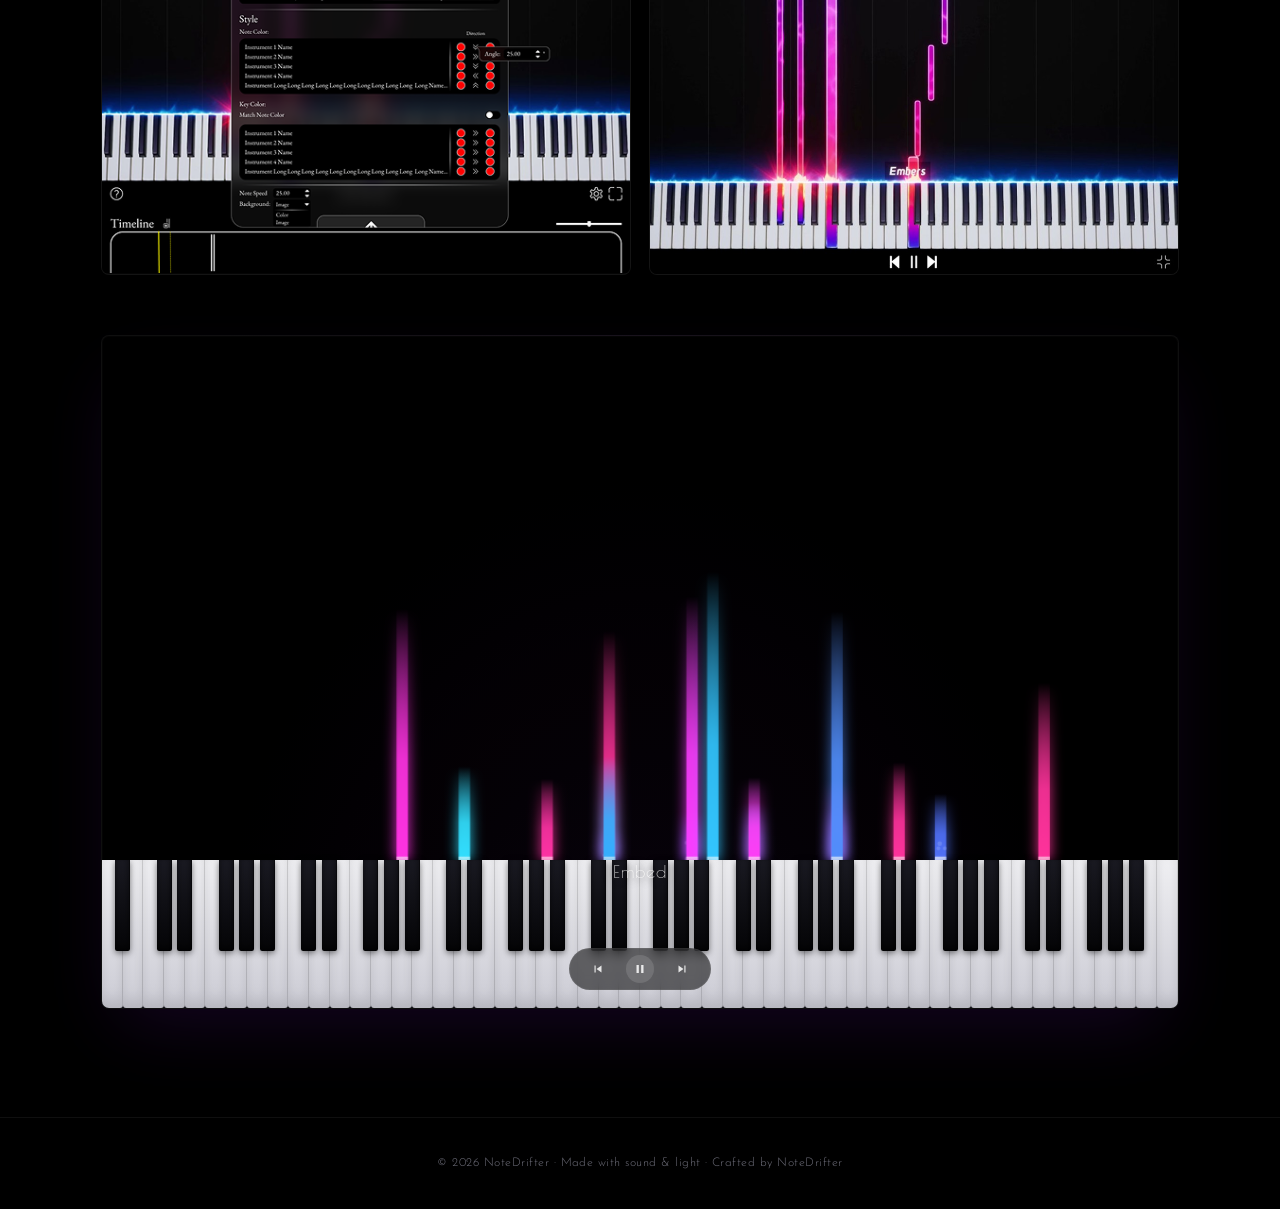
==== commit df3f5677: "build website Co-authored-by: Cursor <cursoragent@cursor.com>" ====
--- a/index.html
+++ b/index.html
@@ -7,7 +7,7 @@
     <title>NoteDrifter — AI music with style and visualization</title>
     <link rel="preconnect" href="https://fonts.googleapis.com" />
     <link rel="preconnect" href="https://fonts.gstatic.com" crossorigin />
-    <link href="https://fonts.googleapis.com/css2?family=Josefin+Sans:wght@100;200;300;400;500;600&family=Poiret+One&display=swap" rel="stylesheet" />
+    <link href="https://fonts.googleapis.com/css2?family=Josefin+Sans:ital,wght@0,100;0,200;0,300;0,400;0,500;0,600;1,200;1,300;1,400&family=Poiret+One&display=swap" rel="stylesheet" />
     <link rel="stylesheet" href="styles.css" />
     <link rel="icon" type="image/svg+xml" href="data:image/svg+xml,%3Csvg xmlns='http://www.w3.org/2000/svg' viewBox='0 0 24 24'%3E%3Crect x='4' y='3' width='2' height='14' fill='%23fff'/%3E%3Crect x='9' y='3' width='2' height='14' fill='%23fff'/%3E%3Crect x='14' y='3' width='2' height='14' fill='%23fff'/%3E%3Crect x='3' y='18' width='14' height='2' fill='%23fff'/%3E%3C/svg%3E" />
 </head>
@@ -88,6 +88,7 @@
 
         <!-- Editor Examples -->
         <section class="editor-examples">
+            <hr class="section-divider" aria-hidden="true" />
             <h2 class="section-title">EDITOR EXAMPLES</h2>
 
             <figure class="editor-row" data-cover-light>
--- a/styles.css
+++ b/styles.css
@@ -288,27 +288,25 @@
     display: inline-flex;
     align-items: end;
     justify-content: center;
-    gap: 6px;
+    gap: 7px;
     margin: 0 0 22px;
-    height: 38px;
-}
-
+    height: 42px;
+}
+
+/* Hollow / outlined pill shapes — matches the design's embossed-glass mark. */
 .hero-mark span {
     display: block;
-    width: 8px;
-    background: linear-gradient(
-        180deg,
-        rgba(255, 255, 255, 0.92) 0%,
-        rgba(255, 255, 255, 0.55) 100%
-    );
-    border-radius: 1px;
-    box-shadow: inset 0 0 0 1px rgba(255, 255, 255, 0.18),
-        0 0 18px rgba(255, 255, 255, 0.15);
-}
-
-.hero-mark span:nth-child(1) { height: 28px; }
-.hero-mark span:nth-child(2) { height: 38px; }
-.hero-mark span:nth-child(3) { height: 32px; }
+    width: 11px;
+    background: rgba(255, 255, 255, 0.04);
+    border: 1.5px solid rgba(255, 255, 255, 0.85);
+    border-radius: 5px;
+    box-shadow: 0 0 14px rgba(255, 255, 255, 0.18),
+        inset 0 0 8px rgba(255, 255, 255, 0.08);
+}
+
+.hero-mark span:nth-child(1) { height: 30px; }
+.hero-mark span:nth-child(2) { height: 42px; }
+.hero-mark span:nth-child(3) { height: 36px; }
 
 .hero-title {
     font-family: var(--font-display);
@@ -324,12 +322,12 @@
 
 .hero-tagline {
     font-family: var(--font-body);
+    font-style: italic;
     font-weight: 200;
-    font-size: clamp(14px, 1.45vw, 17px);
-    color: #cfcfd6;
-    margin: 16px 0 30px;
-    letter-spacing: 0.18em;
-    text-transform: uppercase;
+    font-size: clamp(14px, 1.4vw, 17px);
+    color: #c8c8d0;
+    margin: 10px 0 30px;
+    letter-spacing: 0.04em;
 }
 
 /* =========================================================================
@@ -525,6 +523,22 @@
     text-shadow: 0 0 40px rgba(255, 255, 255, 0.18);
 }
 
+/* Thin divider above the EDITOR EXAMPLES heading — matches the design. */
+.section-divider {
+    width: min(560px, 80%);
+    height: 1px;
+    margin: 0 auto 56px;
+    border: 0;
+    background: linear-gradient(
+        90deg,
+        rgba(255, 255, 255, 0) 0%,
+        rgba(255, 255, 255, 0.32) 18%,
+        rgba(255, 255, 255, 0.42) 50%,
+        rgba(255, 255, 255, 0.32) 82%,
+        rgba(255, 255, 255, 0) 100%
+    );
+}
+
 .editor-row {
     margin: 0 auto 60px;
     max-width: 1080px;
@@ -566,8 +580,8 @@
     display: grid;
     grid-template-columns: 1fr 1fr;
     gap: 18px;
-    max-width: 920px;
-    margin: 0 auto 70px;
+    max-width: 1080px;
+    margin: 0 auto 60px;
 }
 
 .editor-ui-tile {
@@ -597,7 +611,7 @@
 .editor-demo {
     position: relative;
     margin: 0 auto;
-    max-width: 980px;
+    max-width: 1080px;
     aspect-ratio: 16 / 10;
     border-radius: 8px;
     overflow: hidden;
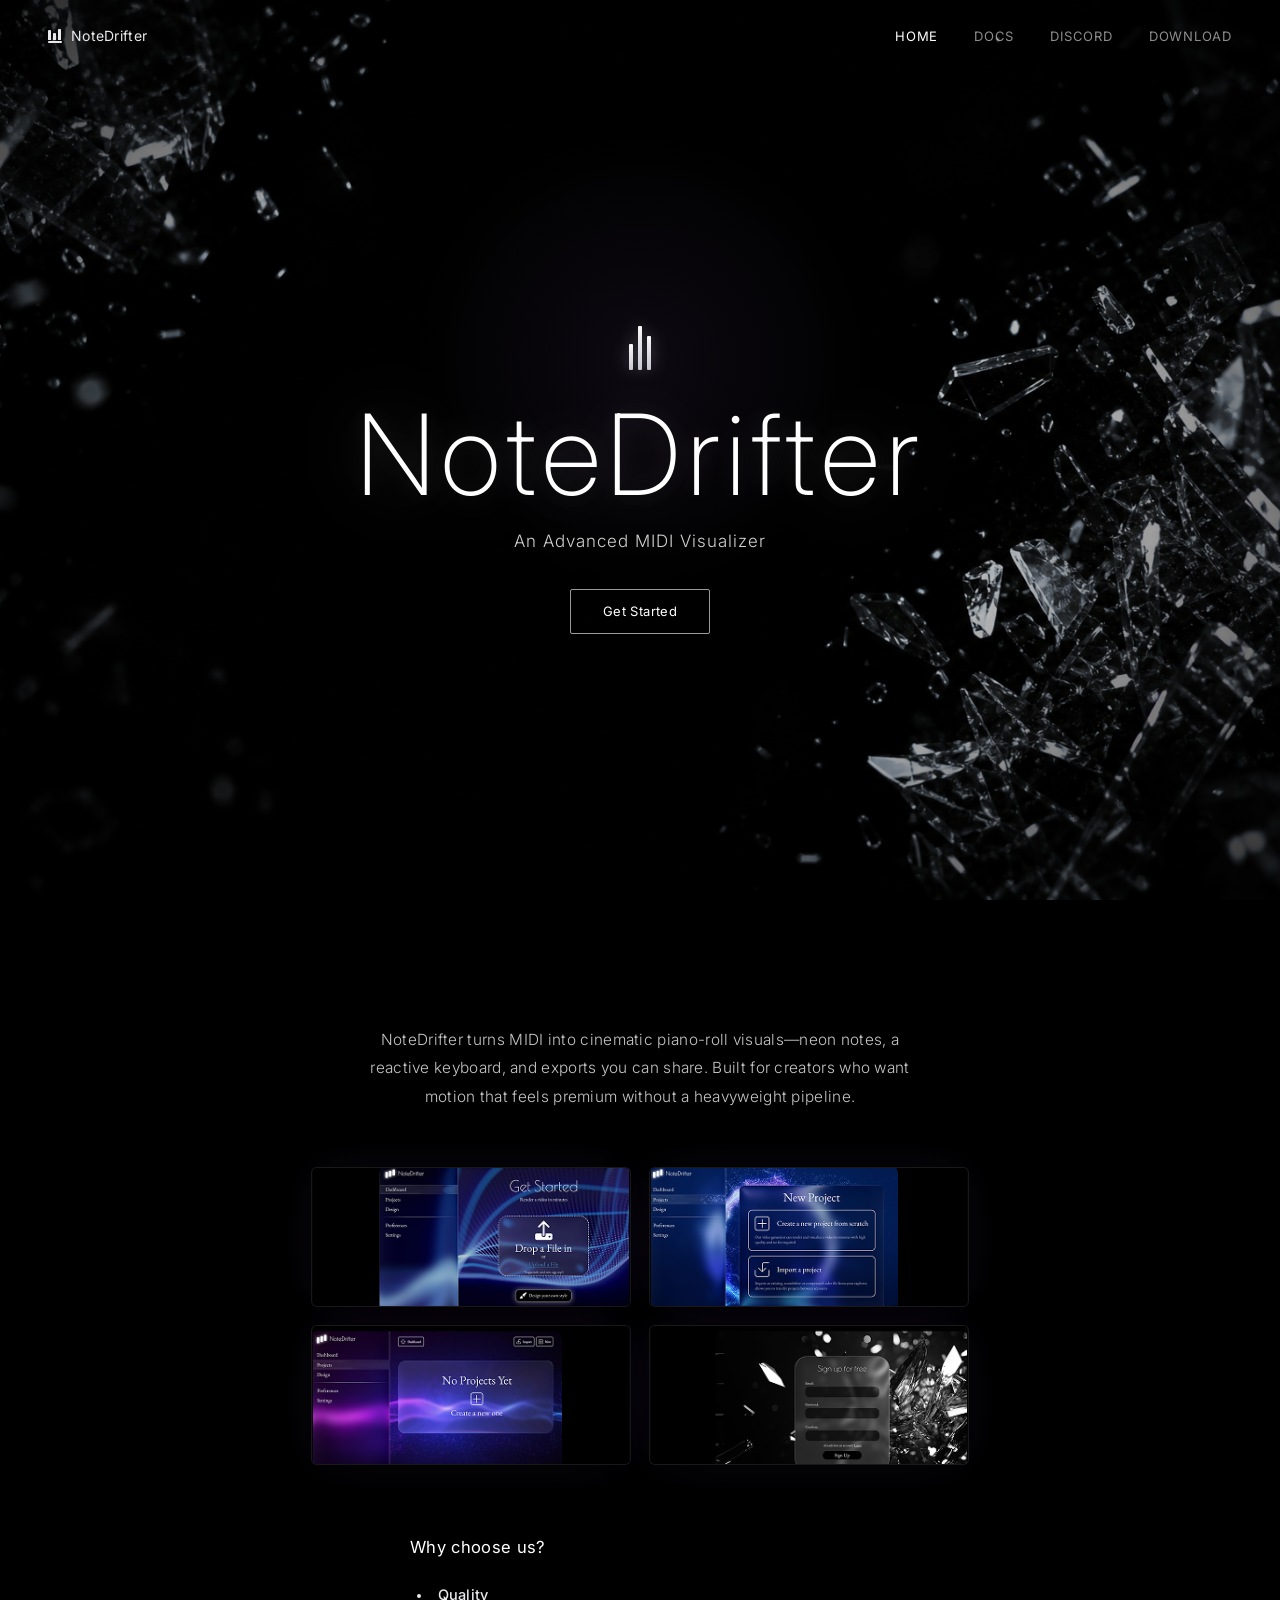
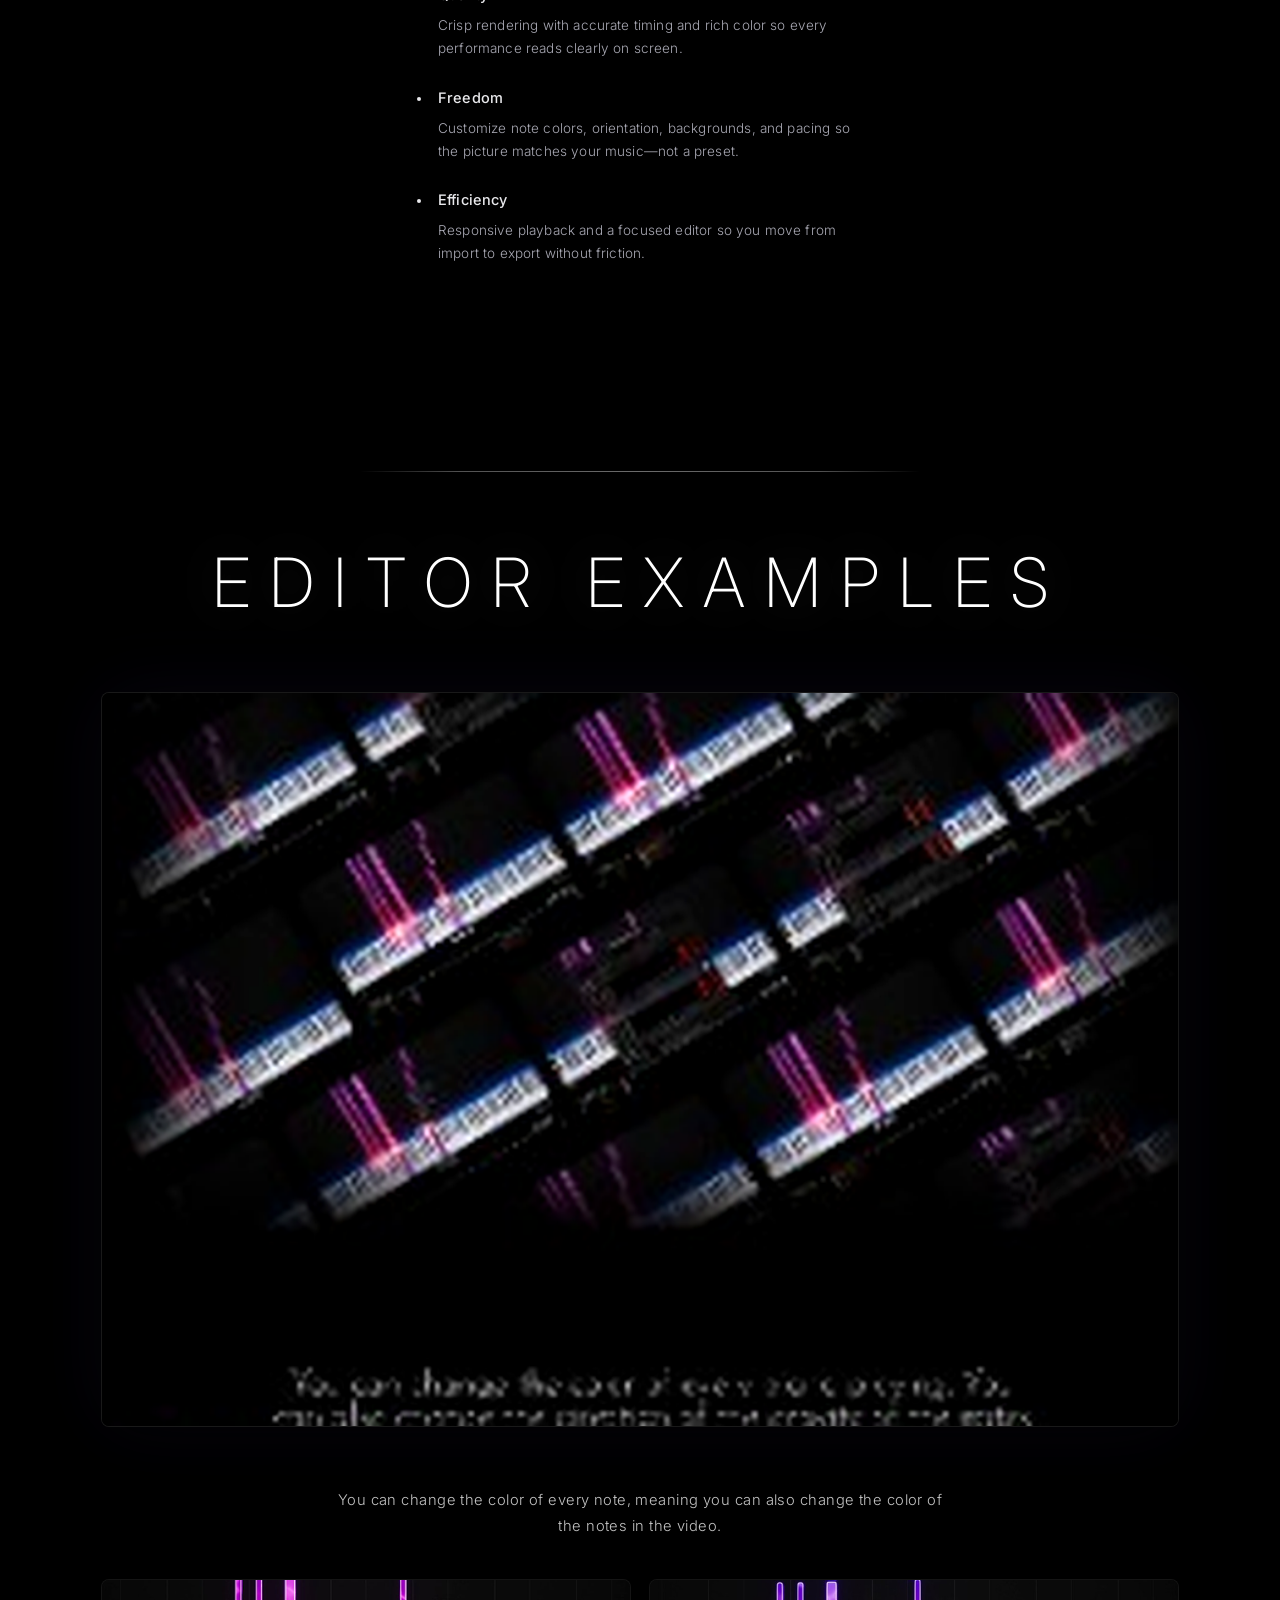
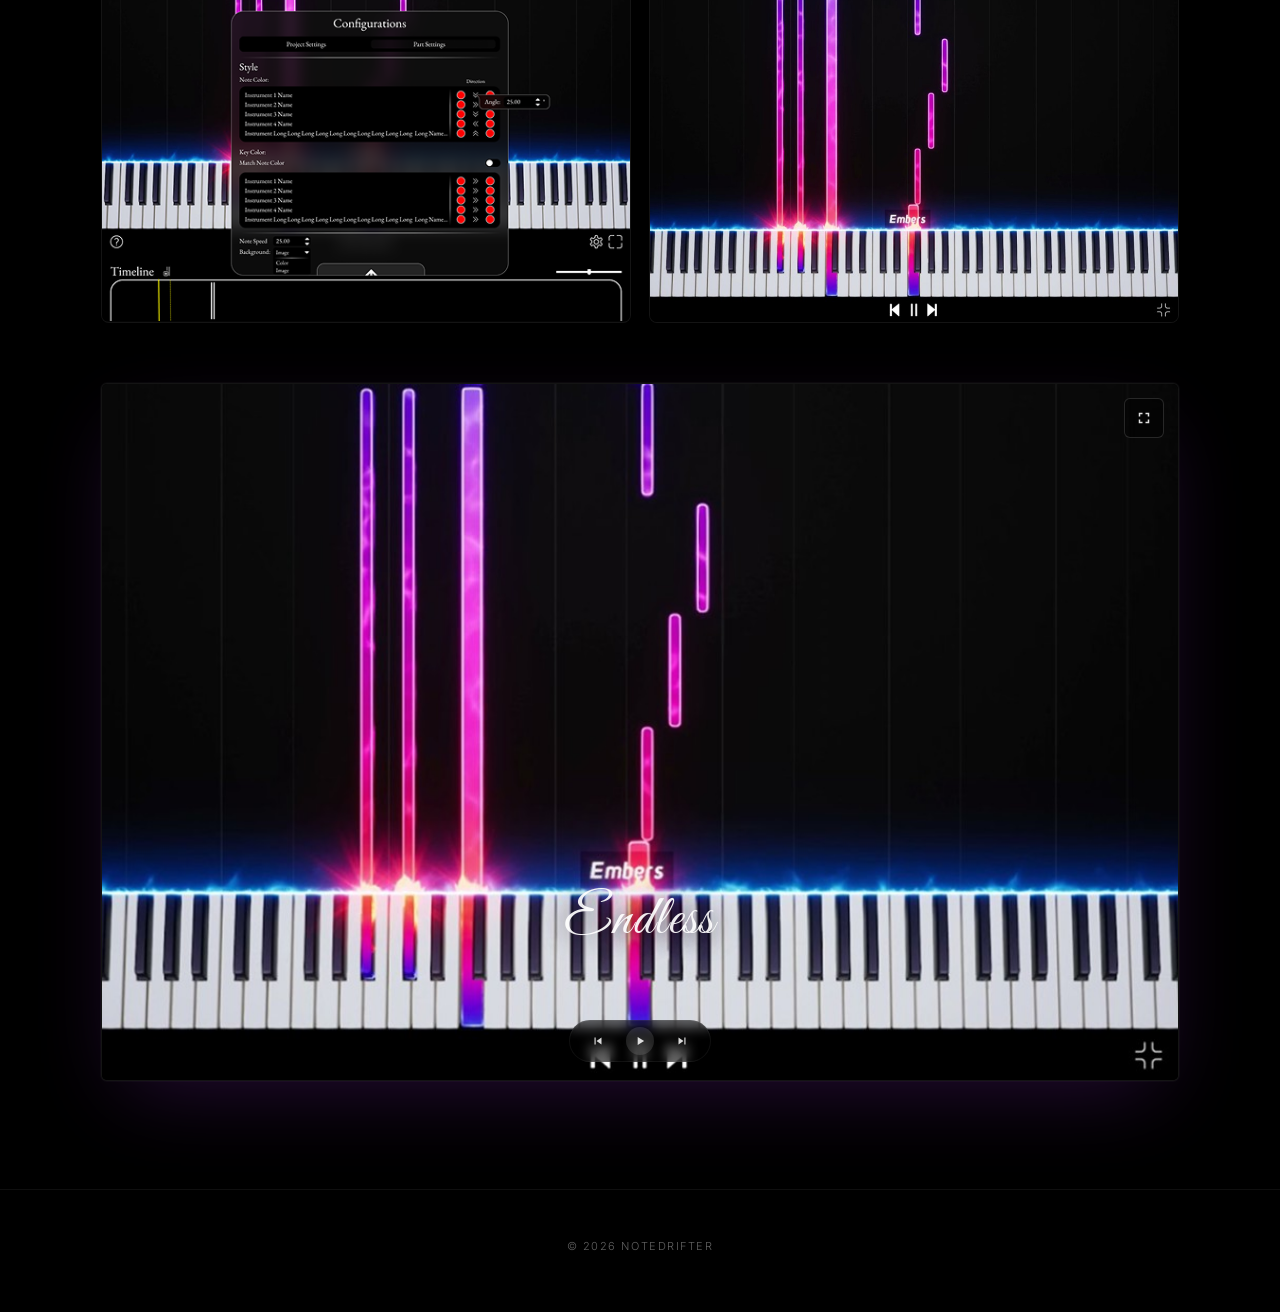
==== commit f9e241d5: "-" ====
--- a/index.html
+++ b/index.html
@@ -3,11 +3,11 @@
 <head>
     <meta charset="UTF-8" />
     <meta name="viewport" content="width=device-width, initial-scale=1.0" />
-    <meta name="description" content="NoteDrifter is a piano visualization tool. AI tools that create the visualization. AI tools to make the music to make a full song." />
-    <title>NoteDrifter — AI music with style and visualization</title>
+    <meta name="description" content="NoteDrifter is an advanced MIDI visualizer—turn performances into neon piano-roll videos with deep customization and efficient rendering." />
+    <title>NoteDrifter — Advanced MIDI Visualizer</title>
     <link rel="preconnect" href="https://fonts.googleapis.com" />
     <link rel="preconnect" href="https://fonts.gstatic.com" crossorigin />
-    <link href="https://fonts.googleapis.com/css2?family=Josefin+Sans:ital,wght@0,100;0,200;0,300;0,400;0,500;0,600;1,200;1,300;1,400&family=Poiret+One&display=swap" rel="stylesheet" />
+    <link href="https://fonts.googleapis.com/css2?family=Great+Vibes&family=Inter:wght@200;300;400;500&display=swap" rel="stylesheet" />
     <link rel="stylesheet" href="styles.css" />
     <link rel="icon" type="image/svg+xml" href="data:image/svg+xml,%3Csvg xmlns='http://www.w3.org/2000/svg' viewBox='0 0 24 24'%3E%3Crect x='4' y='3' width='2' height='14' fill='%23fff'/%3E%3Crect x='9' y='3' width='2' height='14' fill='%23fff'/%3E%3Crect x='14' y='3' width='2' height='14' fill='%23fff'/%3E%3Crect x='3' y='18' width='14' height='2' fill='%23fff'/%3E%3C/svg%3E" />
 </head>
@@ -23,7 +23,8 @@
         <nav class="nav" aria-label="Primary">
             <a href="index.html" class="nav-link nav-link--active">Home</a>
             <a href="docs.html" class="nav-link">Docs</a>
-            <a href="demo-reel.html" class="nav-link">Demo Reel</a>
+            <a href="https://discord.com" class="nav-link" target="_blank" rel="noopener noreferrer">Discord</a>
+            <a href="#download" class="nav-link">Download</a>
         </nav>
     </header>
 
@@ -36,17 +37,15 @@
                     <span></span><span></span><span></span>
                 </span>
                 <h1 class="hero-title">NoteDrifter</h1>
-                <p class="hero-tagline">AI music with style and visualization</p>
+                <p class="hero-tagline">An Advanced MIDI Visualizer</p>
                 <a href="#get-started" class="btn btn--ghost">Get Started</a>
             </div>
         </section>
 
         <!-- Intro / Description -->
-        <section class="intro">
+        <section class="intro" id="get-started">
             <p class="intro-text">
-                NoteDrifter is a piano visualization tool. AI
-                tools that create the visualization. AI
-                tools to make the music to make a full song.
+                NoteDrifter turns MIDI into cinematic piano-roll visuals—neon notes, a reactive keyboard, and exports you can share. Built for creators who want motion that feels premium without a heavyweight pipeline.
             </p>
 
             <!-- Feature image grid (cursor-light hover) -->
@@ -67,20 +66,19 @@
 
             <!-- Features list -->
             <div class="features">
-                <p class="features-lead">We have access to:</p>
+                <p class="features-lead">Why choose us?</p>
                 <ul class="feature-list">
                     <li>
                         <strong>Quality</strong>
-                        <p>A piece of grand quality, important details and multi stream of music to enjoy.</p>
-                        <p>A piece graphic quality, one of the best out there in latest version too.</p>
+                        <p>Crisp rendering with accurate timing and rich color so every performance reads clearly on screen.</p>
                     </li>
                     <li>
-                        <strong>Function</strong>
-                        <p>We have a variety of tools that allow you to use any video you have, the style or the type of stream of any video out there.</p>
+                        <strong>Freedom</strong>
+                        <p>Customize note colors, orientation, backgrounds, and pacing so the picture matches your music—not a preset.</p>
                     </li>
                     <li>
-                        <strong>Library</strong>
-                        <p>A piece video markers should not, we have to have access in just our network programs that have to share by you those out for those of music.</p>
+                        <strong>Efficiency</strong>
+                        <p>Responsive playback and a focused editor so you move from import to export without friction.</p>
                     </li>
                 </ul>
             </div>
@@ -96,8 +94,7 @@
             </figure>
 
             <p class="editor-caption">
-                You can change the color of every line if you wish. You
-                can also change the orientation of the granite to time visible.
+                You can change the color of every note, meaning you can also change the color of the notes in the video.
             </p>
 
             <div class="editor-ui-grid">
@@ -109,23 +106,28 @@
                 </figure>
             </div>
 
-            <!-- Live interactive piano visualizer -->
-            <figure class="editor-demo" data-piano-viz>
-                <canvas class="piano-canvas" aria-hidden="true"></canvas>
-                <div class="piano-keys" aria-hidden="true"></div>
-                <noscript>
-                    <img src="assets/images/editor-fullscreen.png" alt="Piano keyboard with rising neon note bars" />
-                </noscript>
-                <figcaption class="editor-demo-watermark">Embed</figcaption>
+            <figure class="editor-demo" id="download">
+                <img
+                    src="assets/images/editor-fullscreen.png"
+                    alt="NoteDrifter main view—neon MIDI bars over a piano keyboard"
+                    width="1600"
+                    height="900"
+                    loading="lazy"
+                    decoding="async"
+                />
+                <span class="editor-demo-script" aria-hidden="true">Endless</span>
+                <button type="button" class="editor-demo-fs" aria-label="Fullscreen preview">
+                    <svg viewBox="0 0 24 24" width="18" height="18" aria-hidden="true"><path fill="currentColor" d="M7 14H5v5h5v-2H7v-3zm-2-4h2V7h3V5H5v5zm12 7h-3v2h5v-5h-2v3zM14 5v2h3v3h2V5h-5z"/></svg>
+                </button>
                 <div class="editor-demo-controls">
-                    <button class="ctrl-btn" data-action="prev" aria-label="Previous track">
-                        <svg viewBox="0 0 24 24" width="14" height="14"><path fill="currentColor" d="M6 6h2v12H6V6zm3.5 6l8.5 6V6l-8.5 6z"/></svg>
+                    <button type="button" class="ctrl-btn" data-demo-prev aria-label="Previous">
+                        <svg viewBox="0 0 24 24" width="14" height="14" aria-hidden="true"><path fill="currentColor" d="M6 6h2v12H6V6zm3.5 6l8.5 6V6l-8.5 6z"/></svg>
                     </button>
-                    <button class="ctrl-btn ctrl-btn--play" data-action="play" aria-label="Play / pause">
-                        <svg viewBox="0 0 24 24" width="14" height="14"><path fill="currentColor" d="M6 5h4v14H6V5zm8 0h4v14h-4V5z"/></svg>
+                    <button type="button" class="ctrl-btn ctrl-btn--play" data-demo-play aria-label="Play / pause">
+                        <svg viewBox="0 0 24 24" width="14" height="14" aria-hidden="true"><path fill="currentColor" d="M8 5v14l11-7z"/></svg>
                     </button>
-                    <button class="ctrl-btn" data-action="next" aria-label="Next track">
-                        <svg viewBox="0 0 24 24" width="14" height="14"><path fill="currentColor" d="M6 18l8.5-6L6 6v12zM16 6h2v12h-2V6z"/></svg>
+                    <button type="button" class="ctrl-btn" data-demo-next aria-label="Next">
+                        <svg viewBox="0 0 24 24" width="14" height="14" aria-hidden="true"><path fill="currentColor" d="M6 18l8.5-6L6 6v12zM16 6h2v12h-2V6z"/></svg>
                     </button>
                 </div>
             </figure>
@@ -133,10 +135,9 @@
     </main>
 
     <footer class="site-footer">
-        <p>© <span id="year"></span> NoteDrifter · Made with sound &amp; light · Crafted by NoteDrifter</p>
+        <p>© <span id="year"></span> NoteDrifter</p>
     </footer>
 
     <script src="script.js" defer></script>
-    <script src="assets/piano-viz.js" defer></script>
 </body>
 </html>
--- a/styles.css
+++ b/styles.css
@@ -15,8 +15,9 @@
     --container-max: 1180px;
     --gutter: clamp(20px, 4vw, 56px);
 
-    --font-display: "Poiret One", "Josefin Sans", system-ui, sans-serif;
-    --font-body: "Josefin Sans", system-ui, -apple-system, sans-serif;
+    --font-display: "Inter", system-ui, -apple-system, sans-serif;
+    --font-body: "Inter", system-ui, -apple-system, sans-serif;
+    --font-script: "Great Vibes", "Segoe Script", cursive;
 
     --transition: 280ms cubic-bezier(0.22, 0.61, 0.36, 1);
 }
@@ -81,30 +82,7 @@
 }
 
 /* =========================================================================
-   Scroll progress indicator (top of viewport)
-   ========================================================================= */
-.scroll-progress {
-    position: fixed;
-    top: 0;
-    left: 0;
-    height: 2px;
-    width: 100%;
-    background: linear-gradient(
-        90deg,
-        rgba(255, 100, 200, 0.9) 0%,
-        rgba(150, 100, 255, 0.9) 50%,
-        rgba(80, 200, 255, 0.9) 100%
-    );
-    transform: scaleX(0);
-    transform-origin: left center;
-    z-index: 100;
-    pointer-events: none;
-    box-shadow: 0 0 14px rgba(180, 120, 255, 0.6);
-    transition: transform 60ms linear;
-}
-
-/* =========================================================================
-   Header / Nav
+   Header / Nav — transparent over hero until scroll
    ========================================================================= */
 .site-header {
     position: fixed;
@@ -115,16 +93,19 @@
     display: flex;
     align-items: center;
     justify-content: space-between;
-    padding: 18px clamp(20px, 4vw, 48px);
-    backdrop-filter: blur(10px);
-    -webkit-backdrop-filter: blur(10px);
-    background: rgba(0, 0, 0, 0.4);
+    padding: 22px clamp(20px, 4vw, 48px);
+    backdrop-filter: none;
+    -webkit-backdrop-filter: none;
+    background: transparent;
     border-bottom: 1px solid transparent;
-    transition: border-color var(--transition), background var(--transition);
+    transition: border-color var(--transition), background var(--transition),
+        backdrop-filter var(--transition), -webkit-backdrop-filter var(--transition);
 }
 
 .site-header.is-scrolled {
-    background: rgba(0, 0, 0, 0.78);
+    backdrop-filter: blur(12px);
+    -webkit-backdrop-filter: blur(12px);
+    background: rgba(0, 0, 0, 0.72);
     border-bottom-color: var(--border-soft);
 }
 
@@ -133,8 +114,8 @@
     align-items: center;
     gap: 10px;
     font-family: var(--font-body);
-    font-weight: 500;
-    letter-spacing: 0.01em;
+    font-weight: 400;
+    letter-spacing: 0.02em;
     color: var(--fg);
     font-size: 14px;
     transition: opacity var(--transition);
@@ -183,35 +164,18 @@
 
 .nav-link {
     position: relative;
-    font-size: 14px;
-    color: var(--fg-dim);
-    letter-spacing: 0.01em;
+    font-size: 13px;
+    font-weight: 400;
+    color: rgba(255, 255, 255, 0.55);
+    letter-spacing: 0.06em;
+    text-transform: uppercase;
     transition: color var(--transition);
     padding: 4px 0;
 }
 
-.nav-link::after {
-    content: "";
-    position: absolute;
-    left: 0;
-    bottom: -2px;
-    width: 100%;
-    height: 1px;
-    background: var(--fg);
-    transform-origin: right;
-    transform: scaleX(0);
-    transition: transform var(--transition);
-}
-
 .nav-link:hover,
 .nav-link--active {
-    color: var(--fg);
-}
-
-.nav-link:hover::after,
-.nav-link--active::after {
-    transform-origin: left;
-    transform: scaleX(1);
+    color: #fff;
 }
 
 /* =========================================================================
@@ -285,49 +249,57 @@
 }
 
 .hero-mark {
-    display: inline-flex;
+    display: inline-grid;
+    grid-template-columns: repeat(3, 4px);
+    gap: 5px;
     align-items: end;
-    justify-content: center;
-    gap: 7px;
-    margin: 0 0 22px;
-    height: 42px;
-}
-
-/* Hollow / outlined pill shapes — matches the design's embossed-glass mark. */
+    margin: 0 0 26px;
+    height: 44px;
+}
+
+/* Equalizer mark — solid bars, aligned with the nav logo. */
 .hero-mark span {
     display: block;
-    width: 11px;
-    background: rgba(255, 255, 255, 0.04);
-    border: 1.5px solid rgba(255, 255, 255, 0.85);
-    border-radius: 5px;
-    box-shadow: 0 0 14px rgba(255, 255, 255, 0.18),
-        inset 0 0 8px rgba(255, 255, 255, 0.08);
-}
-
-.hero-mark span:nth-child(1) { height: 30px; }
-.hero-mark span:nth-child(2) { height: 42px; }
-.hero-mark span:nth-child(3) { height: 36px; }
+    width: 4px;
+    border-radius: 1px;
+    background: linear-gradient(
+        180deg,
+        rgba(255, 255, 255, 0.98) 0%,
+        rgba(230, 230, 240, 0.85) 100%
+    );
+    box-shadow: 0 0 18px rgba(255, 255, 255, 0.35);
+}
+
+.hero-mark span:nth-child(1) {
+    height: 26px;
+}
+.hero-mark span:nth-child(2) {
+    height: 44px;
+}
+.hero-mark span:nth-child(3) {
+    height: 34px;
+}
 
 .hero-title {
     font-family: var(--font-display);
-    font-weight: 400;
-    font-size: clamp(54px, 10vw, 120px);
+    font-weight: 200;
+    font-size: clamp(52px, 9.5vw, 112px);
     margin: 0;
-    letter-spacing: 0.04em;
-    line-height: 1;
-    color: #f4f4f7;
-    text-shadow: 0 0 60px rgba(255, 255, 255, 0.28),
-        0 0 18px rgba(255, 255, 255, 0.18);
+    letter-spacing: 0.06em;
+    line-height: 1.05;
+    color: #ffffff;
+    text-shadow: 0 0 80px rgba(255, 255, 255, 0.22),
+        0 0 24px rgba(255, 255, 255, 0.12);
 }
 
 .hero-tagline {
     font-family: var(--font-body);
-    font-style: italic;
-    font-weight: 200;
-    font-size: clamp(14px, 1.4vw, 17px);
-    color: #c8c8d0;
-    margin: 10px 0 30px;
-    letter-spacing: 0.04em;
+    font-style: normal;
+    font-weight: 300;
+    font-size: clamp(14px, 1.35vw, 17px);
+    color: rgba(255, 255, 255, 0.82);
+    margin: 14px 0 34px;
+    letter-spacing: 0.06em;
 }
 
 /* =========================================================================
@@ -369,17 +341,18 @@
 .intro {
     max-width: 760px;
     margin: 0 auto;
-    padding: clamp(70px, 10vh, 120px) var(--gutter) clamp(60px, 8vh, 100px);
+    padding: clamp(100px, 14vh, 150px) var(--gutter) clamp(80px, 12vh, 130px);
 }
 
 .intro-text {
     font-size: clamp(14px, 1.2vw, 15.5px);
     line-height: 1.85;
-    color: var(--fg-dim);
-    text-align: left;
-    max-width: 460px;
-    margin: 0 auto 60px;
-    letter-spacing: 0.005em;
+    color: rgba(255, 255, 255, 0.78);
+    text-align: center;
+    max-width: 560px;
+    margin: 0 auto 56px;
+    letter-spacing: 0.02em;
+    font-weight: 300;
 }
 
 /* =========================================================================
@@ -398,16 +371,21 @@
     aspect-ratio: 339 / 148;
     overflow: hidden;
     border-radius: 6px;
-    border: 1px solid var(--border-soft);
+    border: 1px solid rgba(255, 255, 255, 0.08);
     background: var(--bg-soft);
+    box-shadow: 0 10px 40px rgba(0, 0, 0, 0.55),
+        0 0 50px rgba(100, 160, 255, 0.06),
+        0 0 70px rgba(255, 80, 200, 0.04);
     transition: transform var(--transition), border-color var(--transition),
         box-shadow var(--transition);
 }
 
 .feature-tile:hover {
     transform: translateY(-3px);
-    border-color: var(--border);
-    box-shadow: 0 14px 40px rgba(0, 0, 0, 0.5);
+    border-color: rgba(255, 255, 255, 0.14);
+    box-shadow: 0 18px 50px rgba(0, 0, 0, 0.55),
+        0 0 60px rgba(120, 180, 255, 0.1),
+        0 0 80px rgba(255, 100, 220, 0.06);
 }
 
 .feature-tile img {
@@ -462,10 +440,11 @@
 }
 
 .features-lead {
-    color: var(--fg);
-    font-size: 14.5px;
-    margin-bottom: 18px;
+    color: #fff;
+    font-size: clamp(15px, 1.3vw, 17px);
+    margin-bottom: 22px;
     font-weight: 400;
+    letter-spacing: 0.02em;
 }
 
 .feature-list {
@@ -513,14 +492,14 @@
 
 .section-title {
     font-family: var(--font-display);
-    font-weight: 400;
-    font-size: clamp(36px, 6vw, 72px);
+    font-weight: 200;
+    font-size: clamp(32px, 5.5vw, 68px);
     text-align: center;
-    margin: 0 0 60px;
-    letter-spacing: 0.18em;
-    color: #f0f0f4;
+    margin: 0 0 56px;
+    letter-spacing: 0.28em;
+    color: #fff;
     text-transform: uppercase;
-    text-shadow: 0 0 40px rgba(255, 255, 255, 0.18);
+    text-shadow: 0 0 48px rgba(255, 255, 255, 0.15);
 }
 
 /* Thin divider above the EDITOR EXAMPLES heading — matches the design. */
@@ -544,8 +523,10 @@
     max-width: 1080px;
     border-radius: 8px;
     overflow: hidden;
-    border: 1px solid var(--border-soft);
+    border: 1px solid rgba(255, 255, 255, 0.08);
     background: var(--bg-soft);
+    box-shadow: 0 14px 56px rgba(0, 0, 0, 0.6),
+        0 0 80px rgba(130, 100, 255, 0.07);
     transition: transform var(--transition), border-color var(--transition),
         box-shadow var(--transition);
 }
@@ -568,12 +549,13 @@
 
 .editor-caption {
     text-align: center;
-    color: var(--fg-dim);
-    font-size: 13.5px;
+    color: rgba(255, 255, 255, 0.76);
+    font-size: clamp(13px, 1.15vw, 15px);
     line-height: 1.75;
-    max-width: 580px;
-    margin: 0 auto 36px;
-    letter-spacing: 0.01em;
+    max-width: 620px;
+    margin: 0 auto 40px;
+    letter-spacing: 0.03em;
+    font-weight: 300;
 }
 
 .editor-ui-grid {
@@ -606,112 +588,66 @@
 }
 
 /* =========================================================================
-   Editor Demo (live interactive piano with rising note bars)
+   Editor Demo — full-width screenshot + script watermark + chrome
    ========================================================================= */
 .editor-demo {
     position: relative;
     margin: 0 auto;
     max-width: 1080px;
-    aspect-ratio: 16 / 10;
-    border-radius: 8px;
+    border-radius: 6px;
     overflow: hidden;
-    border: 1px solid var(--border-soft);
-    background: radial-gradient(
-            ellipse at 50% 100%,
-            rgba(60, 20, 80, 0.18) 0%,
-            rgba(0, 0, 0, 0) 60%
-        ),
-        #000;
-    box-shadow: 0 30px 70px -20px rgba(120, 30, 200, 0.18),
-        inset 0 0 0 1px rgba(255, 255, 255, 0.02);
+    border: 1px solid rgba(255, 255, 255, 0.08);
+    background: #000;
+    box-shadow: 0 28px 80px -24px rgba(180, 60, 255, 0.22),
+        0 0 0 1px rgba(255, 255, 255, 0.03);
 }
 
 .editor-demo img {
     width: 100%;
+    height: auto;
     display: block;
 }
 
-.piano-canvas {
+.editor-demo-script {
     position: absolute;
-    inset: 0;
-    width: 100%;
-    height: 100%;
-    display: block;
-}
-
-.piano-keys {
-    position: absolute;
-    left: 0;
-    right: 0;
-    bottom: 0;
-    height: 22%;
-    display: flex;
-    align-items: stretch;
-    padding: 0;
-    background: linear-gradient(
-        180deg,
-        rgba(0, 0, 0, 0) 0%,
-        rgba(0, 0, 0, 0.6) 12%,
-        #0a0a10 100%
-    );
-}
-
-.piano-keys-inner {
-    position: relative;
-    flex: 1;
-    display: flex;
-    align-items: stretch;
-}
-
-.piano-key {
-    flex: 1;
-    position: relative;
-    background: linear-gradient(180deg, #f3f3f6 0%, #cfcfd8 100%);
-    border-right: 1px solid rgba(0, 0, 0, 0.18);
-    border-radius: 0 0 3px 3px;
-    transform-origin: top center;
-    transition: filter 120ms ease, transform 120ms ease;
-    box-shadow: inset 0 -8px 14px rgba(0, 0, 0, 0.12);
-}
-
-.piano-key:last-child {
-    border-right: 0;
-}
-
-.piano-key.is-active {
-    filter: brightness(1.18) saturate(1.3);
-    transform: scaleY(0.97);
-}
-
-.piano-key--black {
-    position: absolute;
-    top: 0;
-    width: 1.4%;
-    height: 62%;
-    background: linear-gradient(180deg, #1a1a22 0%, #050507 100%);
-    border-radius: 0 0 2px 2px;
-    border-right: 1px solid rgba(0, 0, 0, 0.6);
-    box-shadow: inset 0 -3px 6px rgba(0, 0, 0, 0.6),
-        0 2px 6px rgba(0, 0, 0, 0.5);
-    transition: filter 120ms ease, transform 120ms ease;
-}
-
-.piano-key--black.is-active {
-    filter: brightness(2.2);
-    transform: scaleY(0.96);
-}
-
-.editor-demo-watermark {
-    position: absolute;
-    bottom: 18%;
+    bottom: 19%;
     left: 50%;
     transform: translateX(-50%);
-    font-family: var(--font-display);
-    color: rgba(255, 255, 255, 0.85);
-    font-size: clamp(12px, 1.6vw, 18px);
-    letter-spacing: 0.04em;
+    font-family: var(--font-script);
+    font-size: clamp(34px, 5vw, 56px);
+    font-weight: 400;
+    color: rgba(255, 255, 255, 0.92);
+    letter-spacing: 0.02em;
     pointer-events: none;
-    text-shadow: 0 0 12px rgba(0, 0, 0, 0.8);
+    text-shadow: 0 2px 24px rgba(0, 0, 0, 0.85),
+        0 0 40px rgba(130, 90, 255, 0.25);
+    line-height: 1;
+}
+
+.editor-demo-fs {
+    position: absolute;
+    top: 14px;
+    right: 14px;
+    width: 40px;
+    height: 40px;
+    display: inline-flex;
+    align-items: center;
+    justify-content: center;
+    padding: 0;
+    border: 1px solid rgba(255, 255, 255, 0.14);
+    border-radius: 6px;
+    background: rgba(0, 0, 0, 0.45);
+    color: rgba(255, 255, 255, 0.88);
+    cursor: pointer;
+    transition: background var(--transition), border-color var(--transition),
+        color var(--transition), transform var(--transition);
+}
+
+.editor-demo-fs:hover {
+    background: rgba(255, 255, 255, 0.08);
+    border-color: rgba(255, 255, 255, 0.28);
+    color: #fff;
+    transform: scale(1.04);
 }
 
 .editor-demo-controls {
@@ -818,7 +754,7 @@
 
 .coming-soon-title {
     font-family: var(--font-display);
-    font-weight: 400;
+    font-weight: 200;
     font-size: clamp(56px, 11vw, 140px);
     line-height: 1;
     letter-spacing: 0.06em;
@@ -913,7 +849,7 @@
 
 .docs-title {
     font-family: var(--font-display);
-    font-weight: 400;
+    font-weight: 200;
     font-size: clamp(48px, 8.5vw, 100px);
     line-height: 1;
     letter-spacing: 0.06em;
@@ -1011,7 +947,7 @@
 
 .docs-body h2 {
     font-family: var(--font-display);
-    font-weight: 400;
+    font-weight: 300;
     font-size: clamp(24px, 2.6vw, 34px);
     color: var(--fg);
     margin: 0 0 18px;
@@ -1218,12 +1154,14 @@
    Footer
    ========================================================================= */
 .site-footer {
-    padding: 36px var(--gutter);
+    padding: 48px var(--gutter) 56px;
     text-align: center;
-    color: var(--fg-soft);
-    font-size: 12px;
-    letter-spacing: 0.04em;
-    border-top: 1px solid var(--border-soft);
+    color: rgba(255, 255, 255, 0.38);
+    font-size: 11px;
+    font-weight: 300;
+    letter-spacing: 0.14em;
+    text-transform: uppercase;
+    border-top: 1px solid rgba(255, 255, 255, 0.06);
 }
 
 .site-footer p {
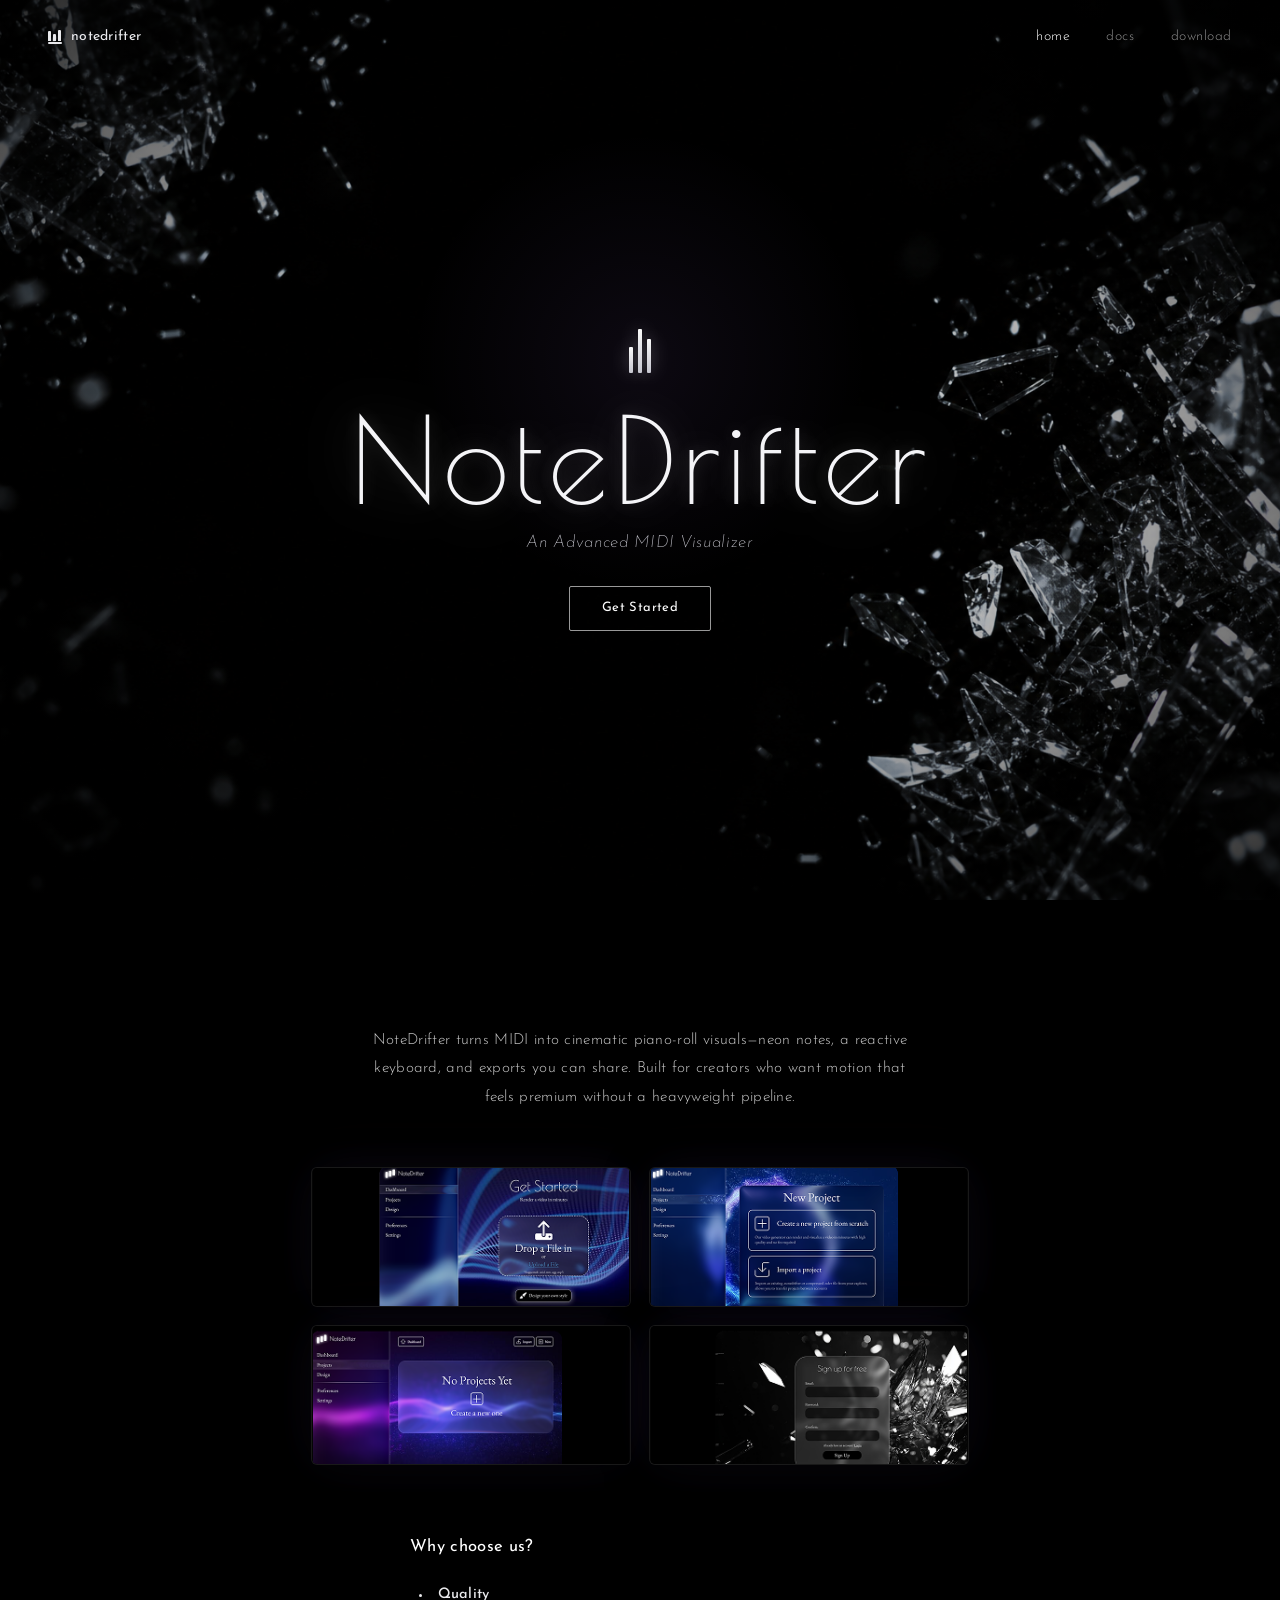
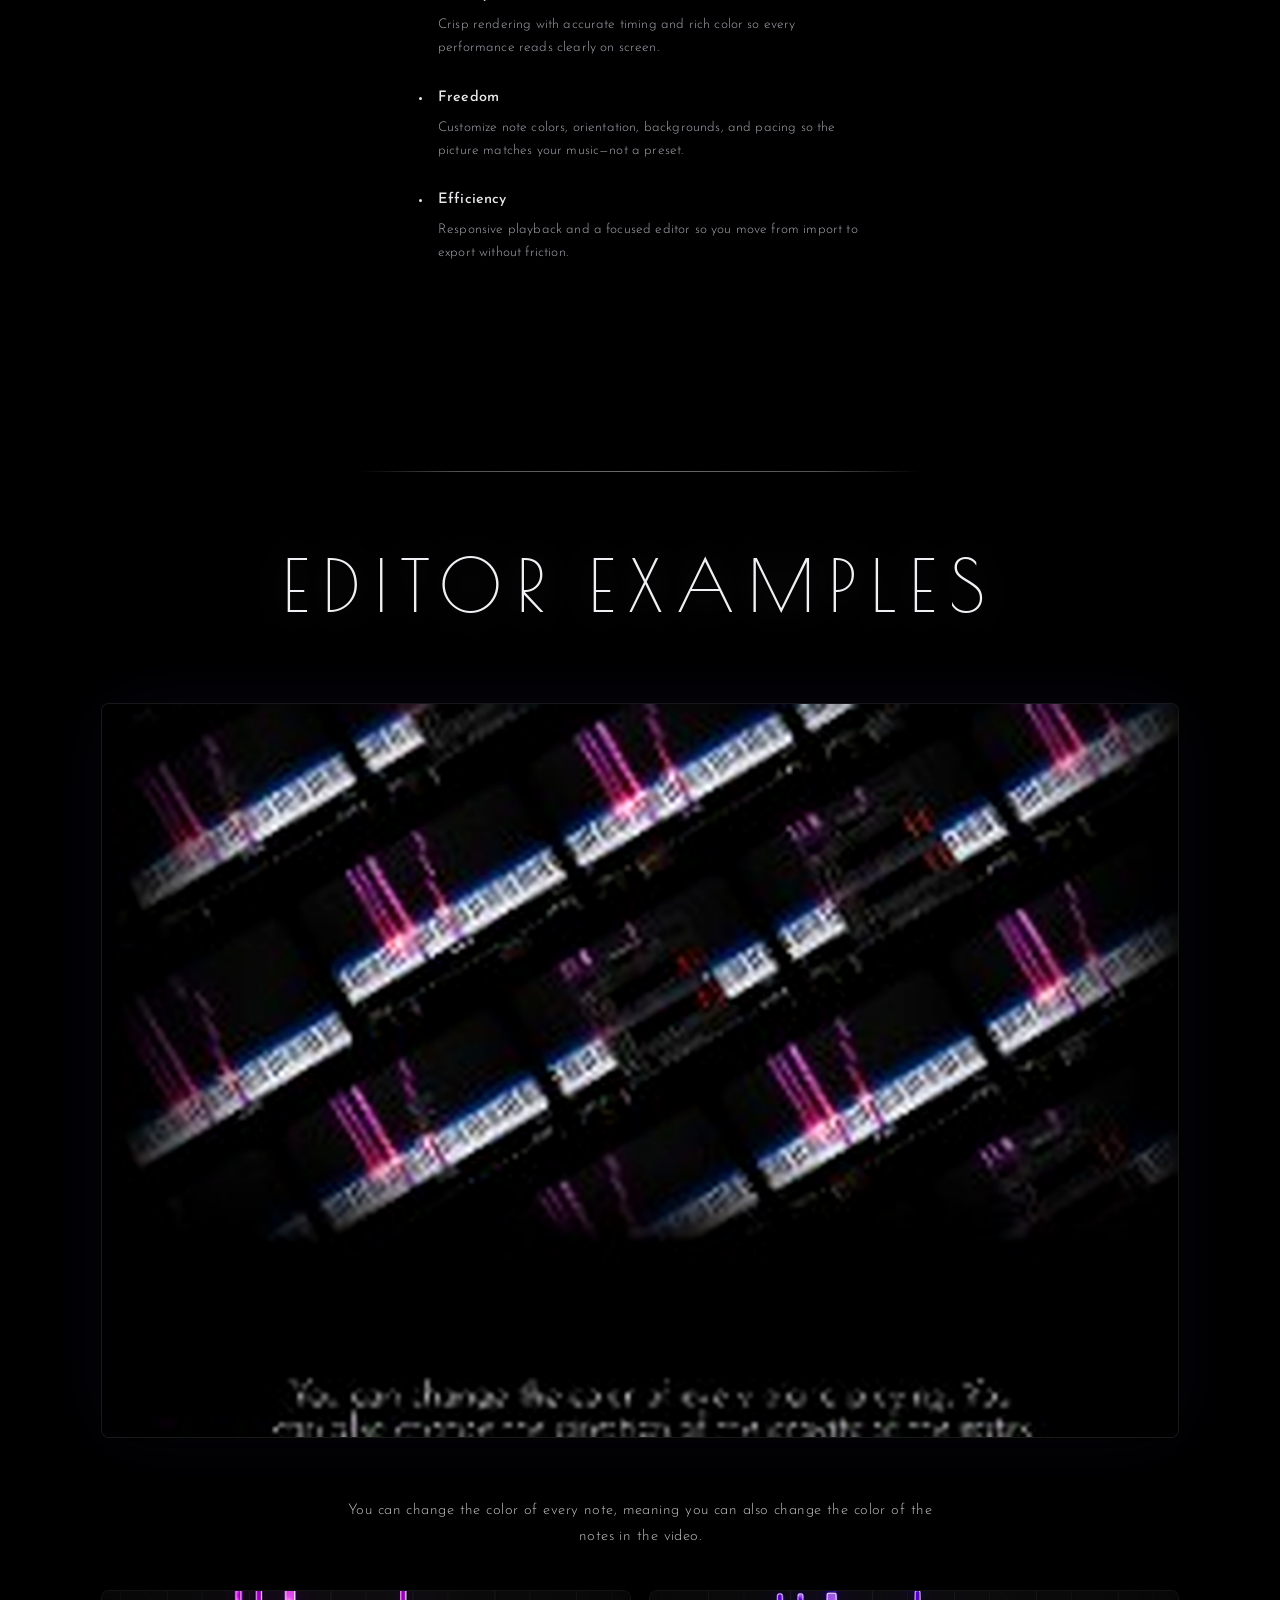
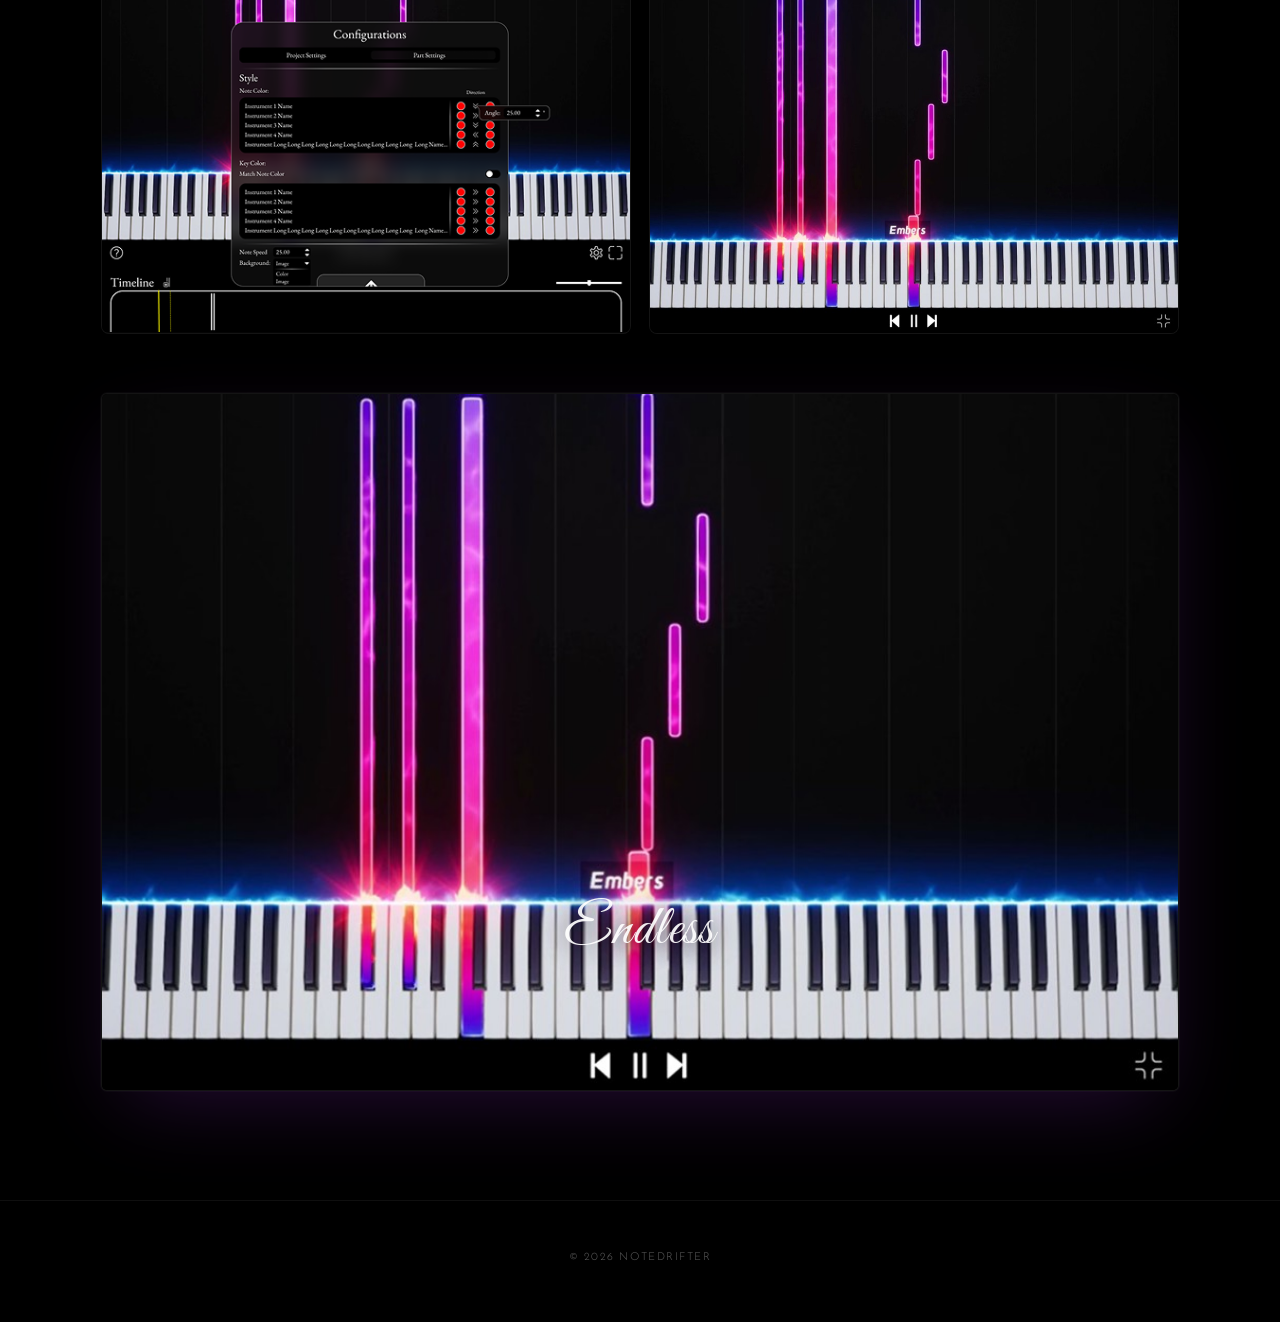
==== commit ef80d699: "improvement" ====
--- a/index.html
+++ b/index.html
@@ -7,7 +7,7 @@
     <title>NoteDrifter — Advanced MIDI Visualizer</title>
     <link rel="preconnect" href="https://fonts.googleapis.com" />
     <link rel="preconnect" href="https://fonts.gstatic.com" crossorigin />
-    <link href="https://fonts.googleapis.com/css2?family=Great+Vibes&family=Inter:wght@200;300;400;500&display=swap" rel="stylesheet" />
+    <link href="https://fonts.googleapis.com/css2?family=Great+Vibes&family=Josefin+Sans:ital,wght@0,200;0,300;0,400;0,500;1,200;1,300&family=Poiret+One&display=swap" rel="stylesheet" />
     <link rel="stylesheet" href="styles.css" />
     <link rel="icon" type="image/svg+xml" href="data:image/svg+xml,%3Csvg xmlns='http://www.w3.org/2000/svg' viewBox='0 0 24 24'%3E%3Crect x='4' y='3' width='2' height='14' fill='%23fff'/%3E%3Crect x='9' y='3' width='2' height='14' fill='%23fff'/%3E%3Crect x='14' y='3' width='2' height='14' fill='%23fff'/%3E%3Crect x='3' y='18' width='14' height='2' fill='%23fff'/%3E%3C/svg%3E" />
 </head>
@@ -21,10 +21,9 @@
             <span class="brand-text">NoteDrifter</span>
         </a>
         <nav class="nav" aria-label="Primary">
-            <a href="index.html" class="nav-link nav-link--active">Home</a>
-            <a href="docs.html" class="nav-link">Docs</a>
-            <a href="https://discord.com" class="nav-link" target="_blank" rel="noopener noreferrer">Discord</a>
-            <a href="#download" class="nav-link">Download</a>
+            <a href="index.html" class="nav-link nav-link--active">home</a>
+            <a href="docs.html" class="nav-link">docs</a>
+            <a href="#download" class="nav-link">download</a>
         </nav>
     </header>
 
@@ -116,20 +115,6 @@
                     decoding="async"
                 />
                 <span class="editor-demo-script" aria-hidden="true">Endless</span>
-                <button type="button" class="editor-demo-fs" aria-label="Fullscreen preview">
-                    <svg viewBox="0 0 24 24" width="18" height="18" aria-hidden="true"><path fill="currentColor" d="M7 14H5v5h5v-2H7v-3zm-2-4h2V7h3V5H5v5zm12 7h-3v2h5v-5h-2v3zM14 5v2h3v3h2V5h-5z"/></svg>
-                </button>
-                <div class="editor-demo-controls">
-                    <button type="button" class="ctrl-btn" data-demo-prev aria-label="Previous">
-                        <svg viewBox="0 0 24 24" width="14" height="14" aria-hidden="true"><path fill="currentColor" d="M6 6h2v12H6V6zm3.5 6l8.5 6V6l-8.5 6z"/></svg>
-                    </button>
-                    <button type="button" class="ctrl-btn ctrl-btn--play" data-demo-play aria-label="Play / pause">
-                        <svg viewBox="0 0 24 24" width="14" height="14" aria-hidden="true"><path fill="currentColor" d="M8 5v14l11-7z"/></svg>
-                    </button>
-                    <button type="button" class="ctrl-btn" data-demo-next aria-label="Next">
-                        <svg viewBox="0 0 24 24" width="14" height="14" aria-hidden="true"><path fill="currentColor" d="M6 18l8.5-6L6 6v12zM16 6h2v12h-2V6z"/></svg>
-                    </button>
-                </div>
             </figure>
         </section>
     </main>
--- a/styles.css
+++ b/styles.css
@@ -15,8 +15,8 @@
     --container-max: 1180px;
     --gutter: clamp(20px, 4vw, 56px);
 
-    --font-display: "Inter", system-ui, -apple-system, sans-serif;
-    --font-body: "Inter", system-ui, -apple-system, sans-serif;
+    --font-display: "Poiret One", "Josefin Sans", system-ui, sans-serif;
+    --font-body: "Josefin Sans", system-ui, -apple-system, sans-serif;
     --font-script: "Great Vibes", "Segoe Script", cursive;
 
     --transition: 280ms cubic-bezier(0.22, 0.61, 0.36, 1);
@@ -118,6 +118,7 @@
     letter-spacing: 0.02em;
     color: var(--fg);
     font-size: 14px;
+    text-transform: lowercase;
     transition: opacity var(--transition);
 }
 
@@ -164,11 +165,11 @@
 
 .nav-link {
     position: relative;
-    font-size: 13px;
-    font-weight: 400;
+    font-size: 14px;
+    font-weight: 300;
     color: rgba(255, 255, 255, 0.55);
-    letter-spacing: 0.06em;
-    text-transform: uppercase;
+    letter-spacing: 0.04em;
+    text-transform: lowercase;
     transition: color var(--transition);
     padding: 4px 0;
 }
@@ -282,24 +283,24 @@
 
 .hero-title {
     font-family: var(--font-display);
-    font-weight: 200;
-    font-size: clamp(52px, 9.5vw, 112px);
+    font-weight: 400;
+    font-size: clamp(54px, 10vw, 120px);
     margin: 0;
-    letter-spacing: 0.06em;
-    line-height: 1.05;
-    color: #ffffff;
-    text-shadow: 0 0 80px rgba(255, 255, 255, 0.22),
-        0 0 24px rgba(255, 255, 255, 0.12);
+    letter-spacing: 0.04em;
+    line-height: 1;
+    color: #f4f4f7;
+    text-shadow: 0 0 60px rgba(255, 255, 255, 0.28),
+        0 0 18px rgba(255, 255, 255, 0.18);
 }
 
 .hero-tagline {
     font-family: var(--font-body);
-    font-style: normal;
-    font-weight: 300;
-    font-size: clamp(14px, 1.35vw, 17px);
-    color: rgba(255, 255, 255, 0.82);
-    margin: 14px 0 34px;
-    letter-spacing: 0.06em;
+    font-style: italic;
+    font-weight: 200;
+    font-size: clamp(14px, 1.4vw, 17px);
+    color: #c8c8d0;
+    margin: 10px 0 30px;
+    letter-spacing: 0.04em;
 }
 
 /* =========================================================================
@@ -492,14 +493,14 @@
 
 .section-title {
     font-family: var(--font-display);
-    font-weight: 200;
-    font-size: clamp(32px, 5.5vw, 68px);
+    font-weight: 400;
+    font-size: clamp(36px, 6vw, 72px);
     text-align: center;
-    margin: 0 0 56px;
-    letter-spacing: 0.28em;
-    color: #fff;
+    margin: 0 0 60px;
+    letter-spacing: 0.18em;
+    color: #f0f0f4;
     text-transform: uppercase;
-    text-shadow: 0 0 48px rgba(255, 255, 255, 0.15);
+    text-shadow: 0 0 40px rgba(255, 255, 255, 0.18);
 }
 
 /* Thin divider above the EDITOR EXAMPLES heading — matches the design. */
@@ -624,72 +625,6 @@
     line-height: 1;
 }
 
-.editor-demo-fs {
-    position: absolute;
-    top: 14px;
-    right: 14px;
-    width: 40px;
-    height: 40px;
-    display: inline-flex;
-    align-items: center;
-    justify-content: center;
-    padding: 0;
-    border: 1px solid rgba(255, 255, 255, 0.14);
-    border-radius: 6px;
-    background: rgba(0, 0, 0, 0.45);
-    color: rgba(255, 255, 255, 0.88);
-    cursor: pointer;
-    transition: background var(--transition), border-color var(--transition),
-        color var(--transition), transform var(--transition);
-}
-
-.editor-demo-fs:hover {
-    background: rgba(255, 255, 255, 0.08);
-    border-color: rgba(255, 255, 255, 0.28);
-    color: #fff;
-    transform: scale(1.04);
-}
-
-.editor-demo-controls {
-    position: absolute;
-    bottom: 18px;
-    left: 50%;
-    transform: translateX(-50%);
-    display: flex;
-    align-items: center;
-    gap: 14px;
-    padding: 6px 14px;
-    border-radius: 999px;
-    background: rgba(0, 0, 0, 0.55);
-    backdrop-filter: blur(6px);
-    -webkit-backdrop-filter: blur(6px);
-    border: 1px solid var(--border-soft);
-}
-
-.ctrl-btn {
-    background: transparent;
-    border: 0;
-    color: rgba(255, 255, 255, 0.85);
-    width: 28px;
-    height: 28px;
-    display: inline-flex;
-    align-items: center;
-    justify-content: center;
-    border-radius: 50%;
-    cursor: pointer;
-    transition: background var(--transition), color var(--transition), transform var(--transition);
-}
-
-.ctrl-btn:hover {
-    background: rgba(255, 255, 255, 0.12);
-    color: #fff;
-    transform: scale(1.08);
-}
-
-.ctrl-btn--play {
-    background: rgba(255, 255, 255, 0.12);
-}
-
 /* =========================================================================
    Coming-soon pages (docs, demo reel)
    Same dark / crystalline aesthetic as the home hero, with a single
@@ -754,7 +689,7 @@
 
 .coming-soon-title {
     font-family: var(--font-display);
-    font-weight: 200;
+    font-weight: 400;
     font-size: clamp(56px, 11vw, 140px);
     line-height: 1;
     letter-spacing: 0.06em;
@@ -849,7 +784,7 @@
 
 .docs-title {
     font-family: var(--font-display);
-    font-weight: 200;
+    font-weight: 400;
     font-size: clamp(48px, 8.5vw, 100px);
     line-height: 1;
     letter-spacing: 0.06em;
@@ -947,7 +882,7 @@
 
 .docs-body h2 {
     font-family: var(--font-display);
-    font-weight: 300;
+    font-weight: 400;
     font-size: clamp(24px, 2.6vw, 34px);
     color: var(--fg);
     margin: 0 0 18px;
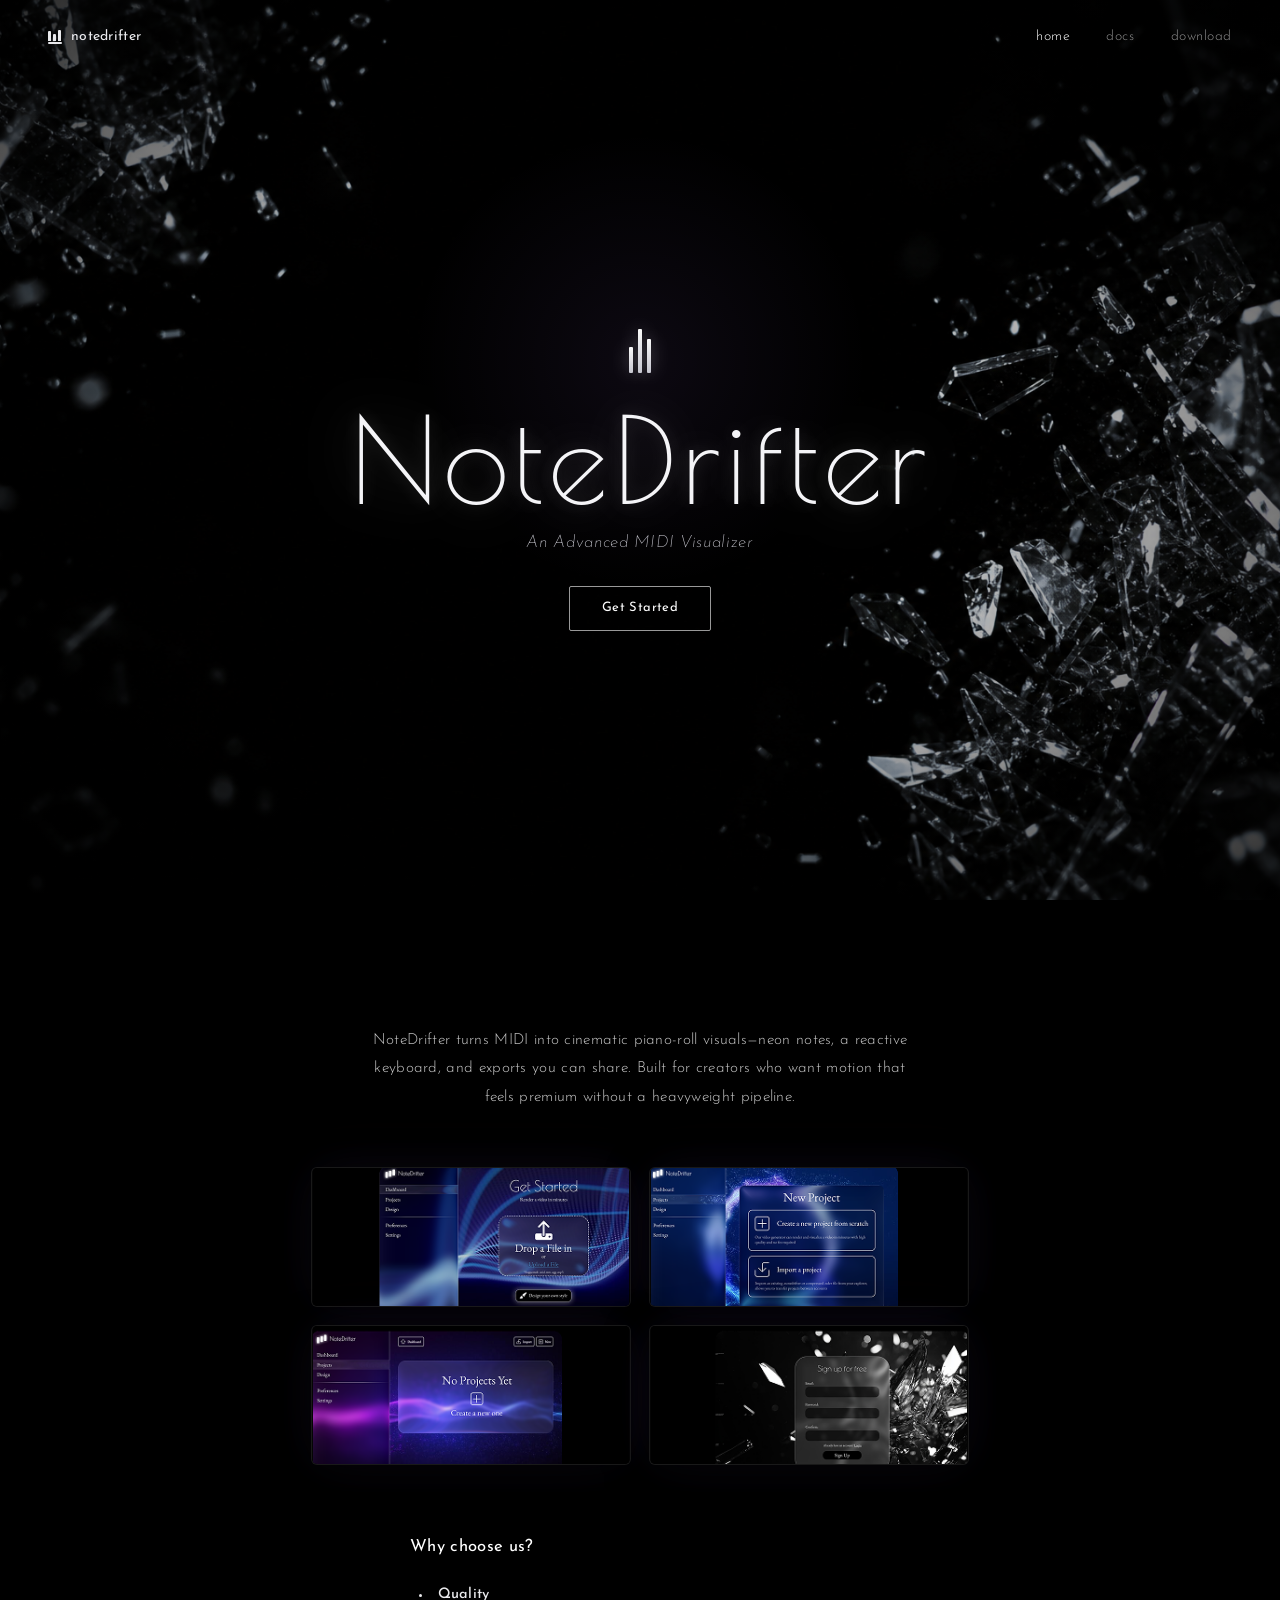
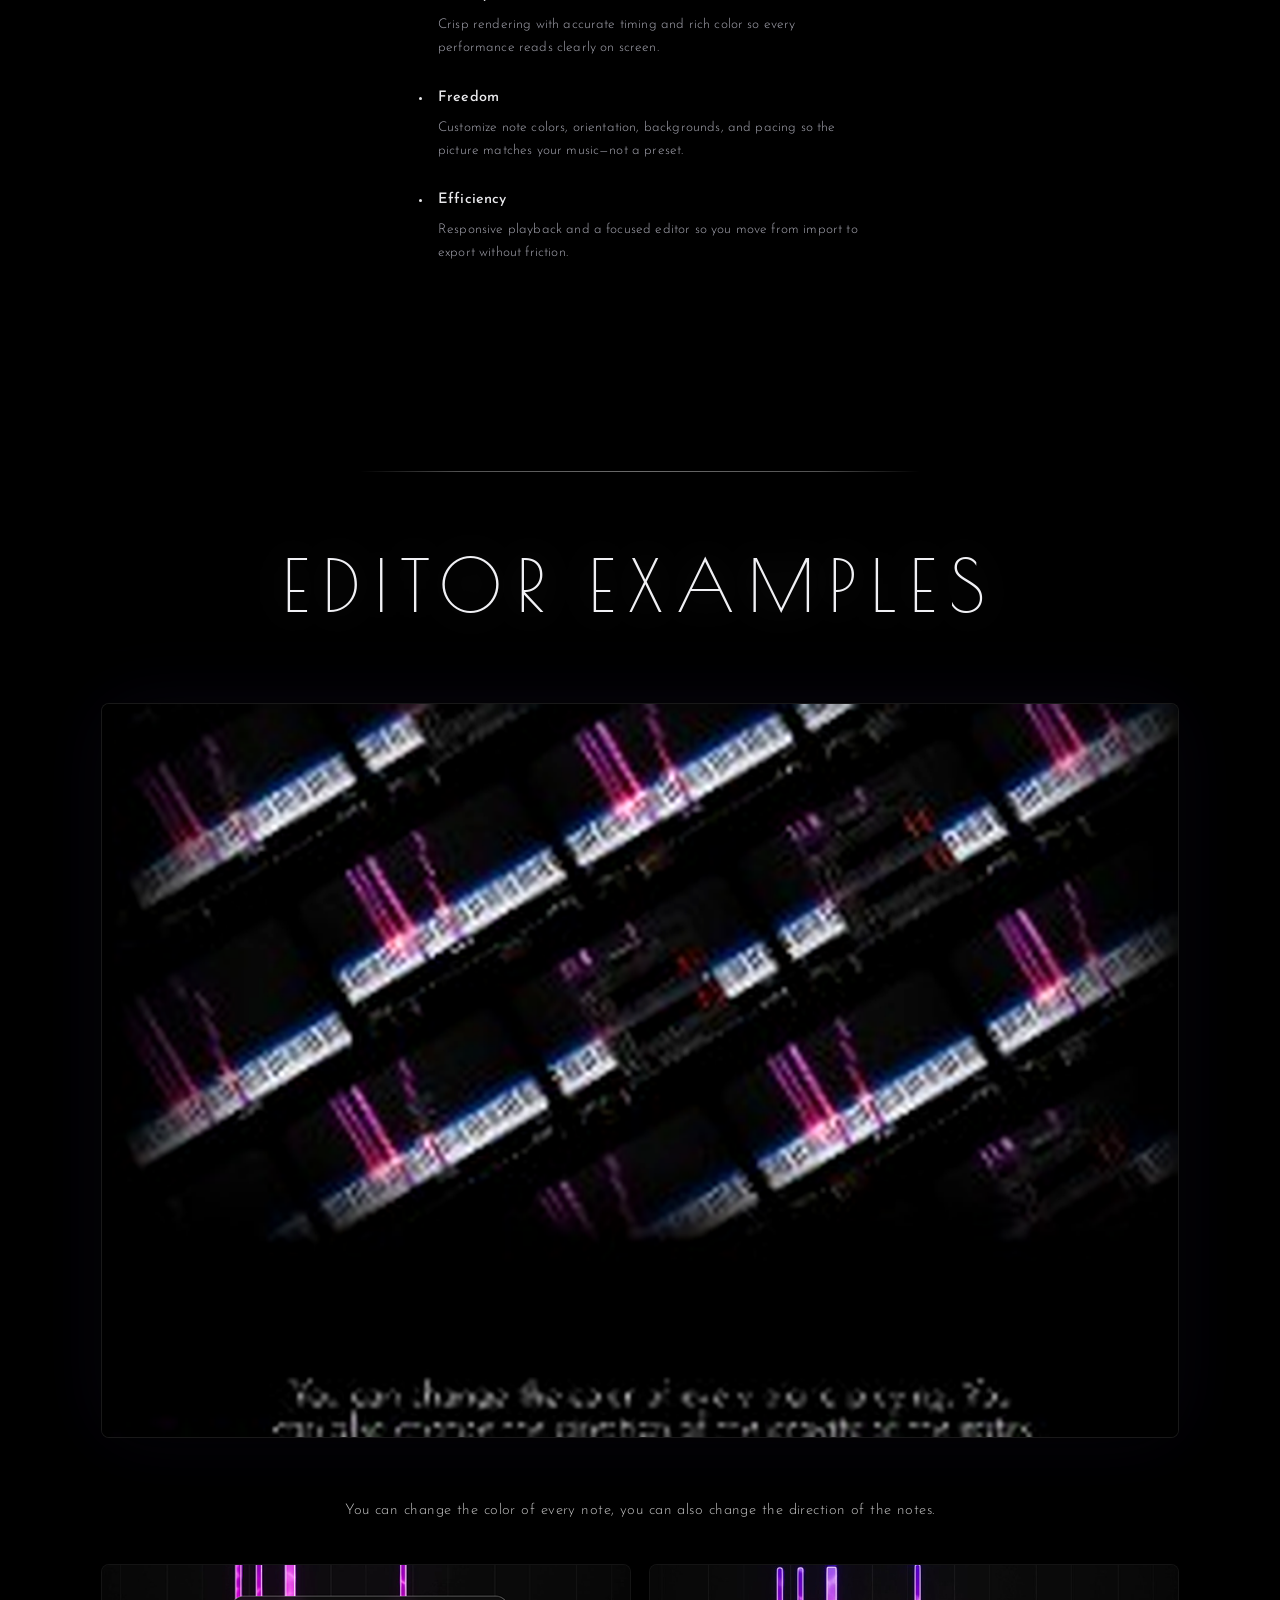
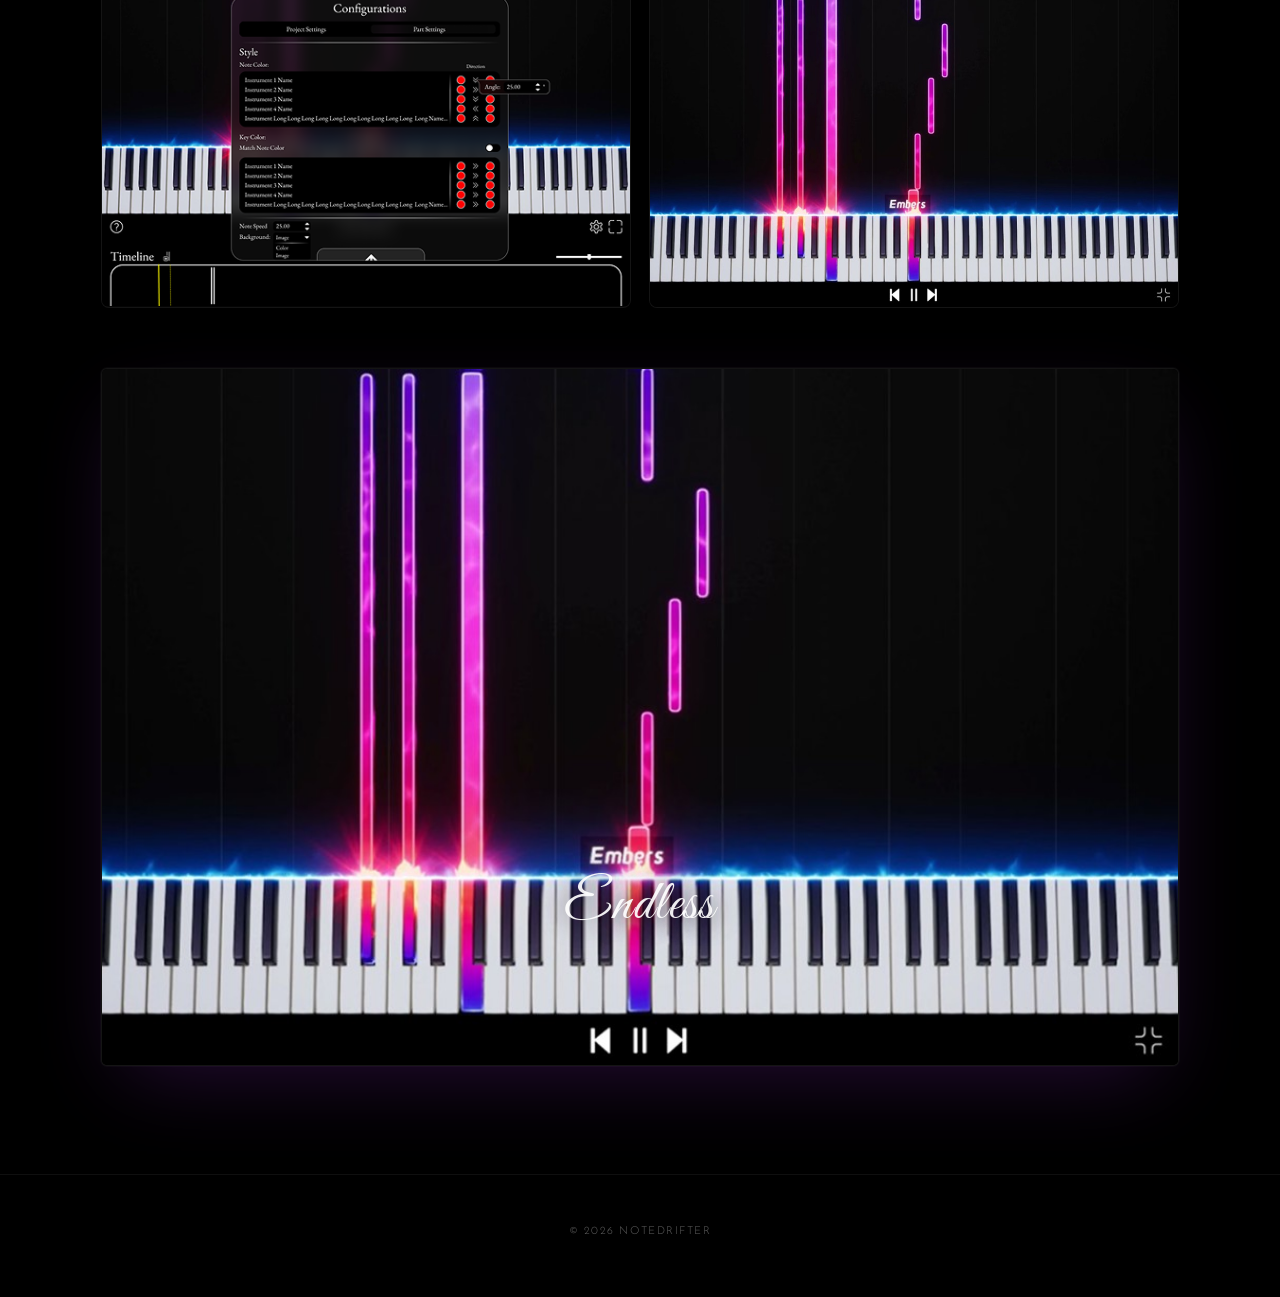
==== commit 512079d9: "Update editor caption text for clarity" ====
--- a/index.html
+++ b/index.html
@@ -93,7 +93,7 @@
             </figure>
 
             <p class="editor-caption">
-                You can change the color of every note, meaning you can also change the color of the notes in the video.
+                You can change the color of every note, you can also change the direction of the notes.
             </p>
 
             <div class="editor-ui-grid">
